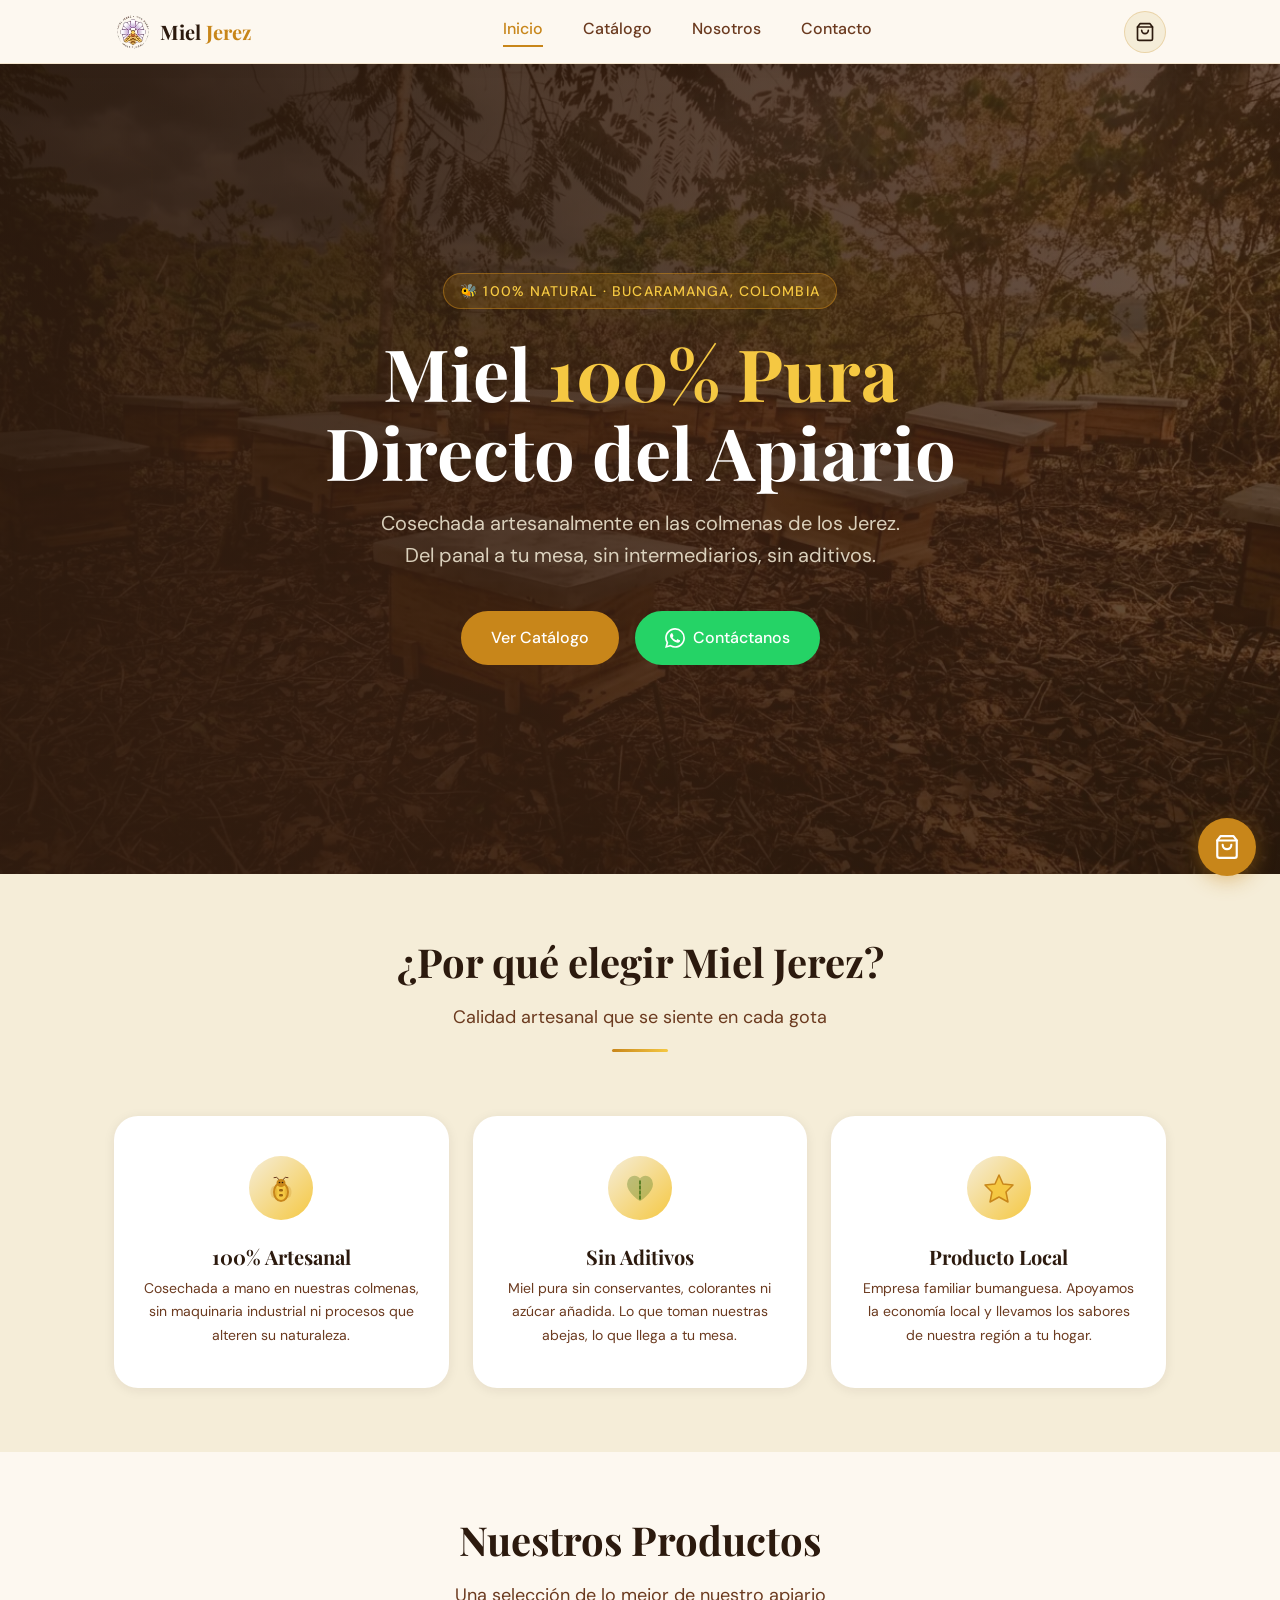
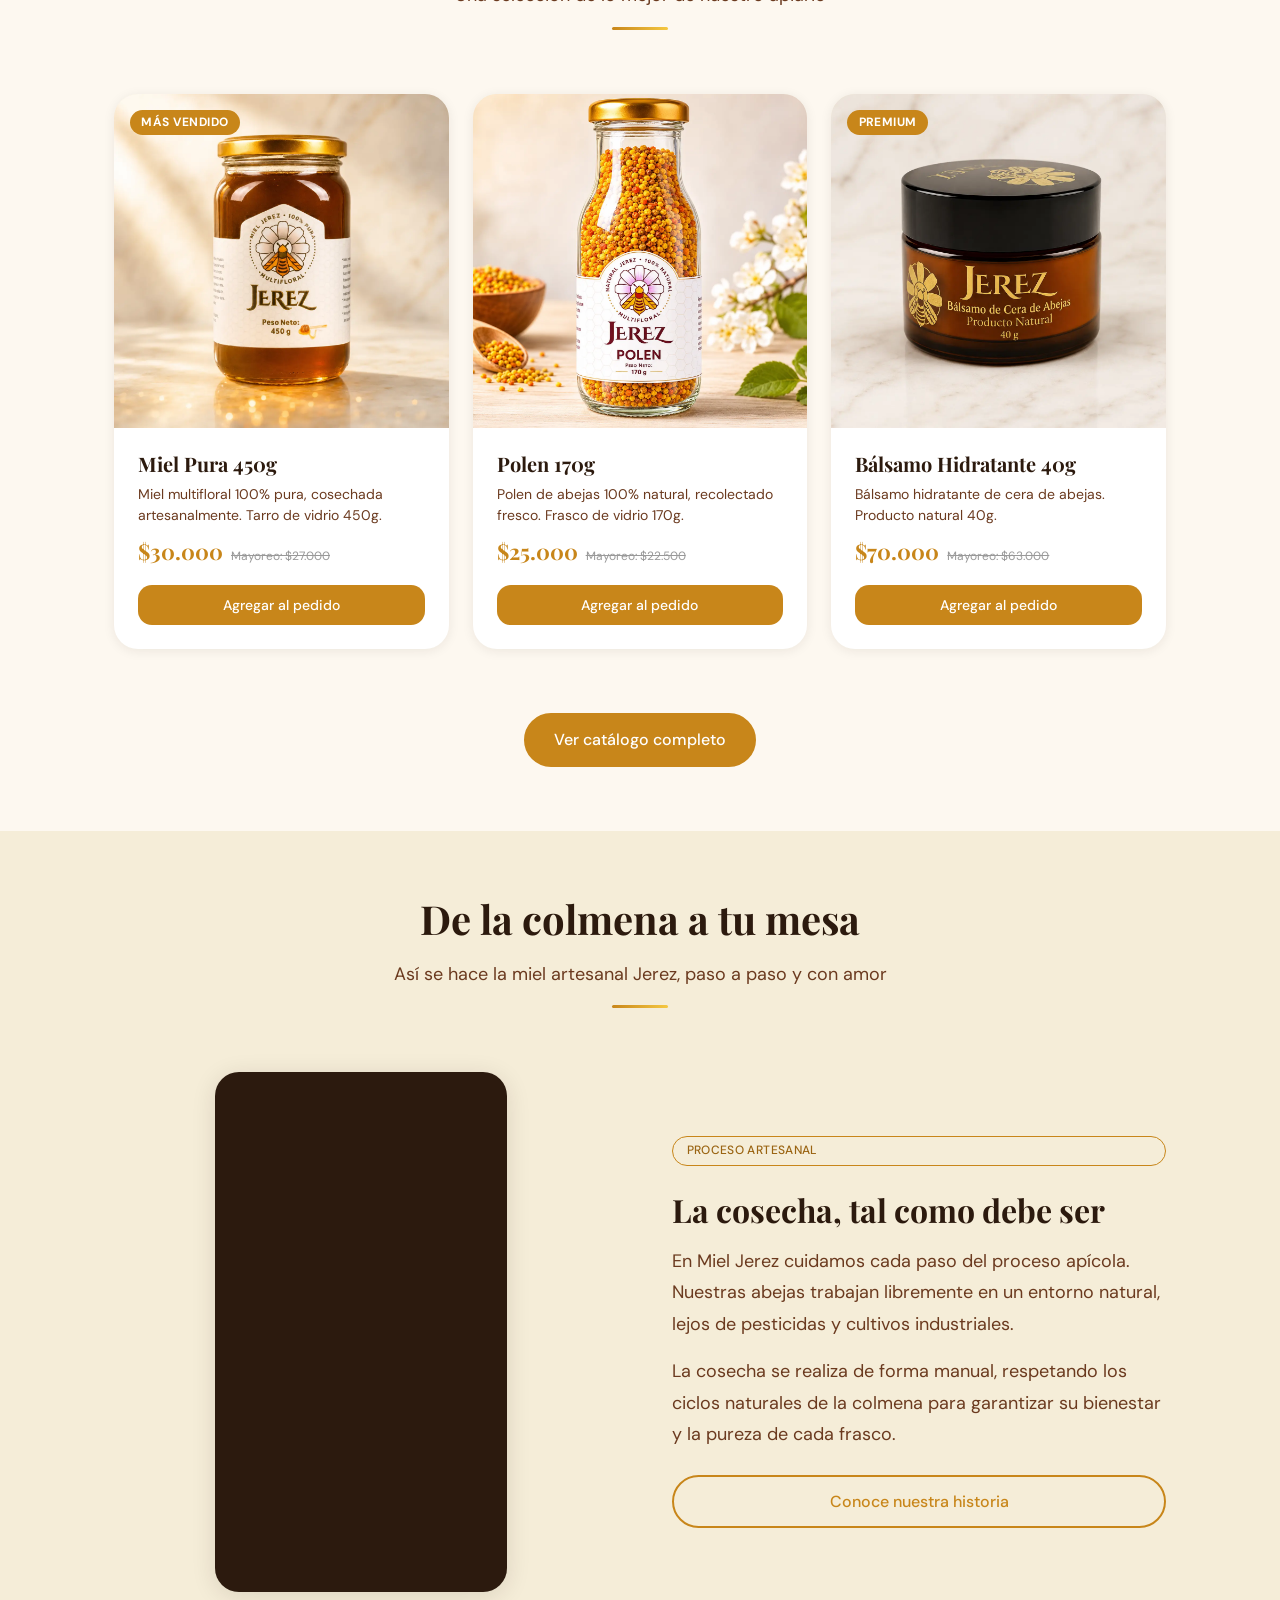
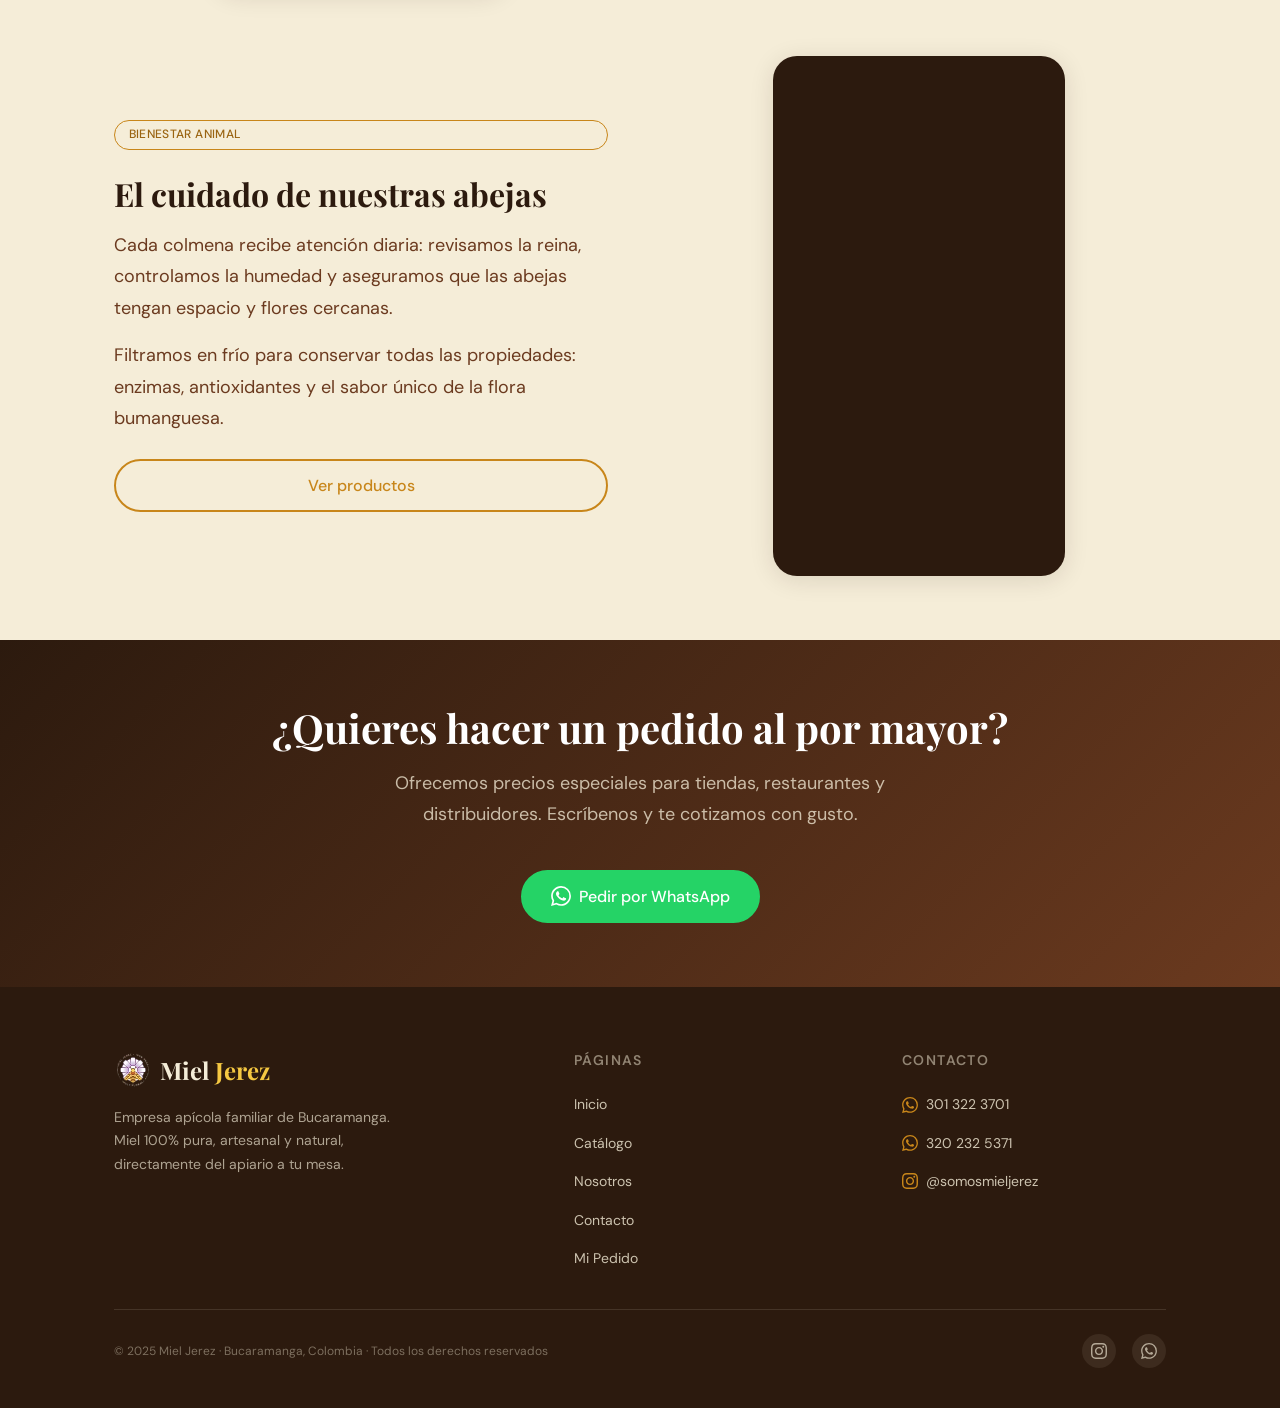
==== index.html @ 0a41fd6b "Miel Jerez" ====
<!DOCTYPE html>
<html lang="es">
<head>
  <meta charset="UTF-8">
  <meta name="viewport" content="width=device-width, initial-scale=1.0">
  <meta name="description" content="Miel Jerez — Miel 100% pura, artesanal y natural. Directamente del apiario a tu mesa. Bucaramanga, Colombia.">
  <title>Miel Jerez · Miel Pura Natural · Bucaramanga</title>

  <!-- Favicon -->
  <link rel="icon" type="image/webp" href="img/logos/favicon.webp">

  <!-- Google Fonts -->
  <link rel="preconnect" href="https://fonts.googleapis.com">
  <link rel="preconnect" href="https://fonts.gstatic.com" crossorigin>
  <link href="https://fonts.googleapis.com/css2?family=Playfair+Display:wght@400;700&family=DM+Sans:wght@300;400;500&display=swap" rel="stylesheet">

  <!-- CSS -->
  <link rel="stylesheet" href="css/variables.css">
  <link rel="stylesheet" href="css/base.css">
  <link rel="stylesheet" href="css/nav.css">
  <link rel="stylesheet" href="css/components.css">
  <link rel="stylesheet" href="css/pages.css">
</head>
<body>

<!-- ===== NAVBAR ===== -->
<nav class="navbar" role="navigation" aria-label="Navegación principal">
  <div class="container navbar-inner">
    <a href="index.html" class="navbar-logo" aria-label="Miel Jerez inicio">
      <img src="img/logos/logo.webp" class="navbar-logo-img" alt="Logo Miel Jerez" width="38" height="38">
      <span class="navbar-logo-texto">Miel <span>Jerez</span></span>
    </a>

    <div class="navbar-links" role="list">
      <a href="index.html" role="listitem">Inicio</a>
      <a href="catalogo.html" role="listitem">Catálogo</a>
      <a href="nosotros.html" role="listitem">Nosotros</a>
      <a href="contacto.html" role="listitem">Contacto</a>
    </div>

    <div class="navbar-acciones">
      <a href="carrito.html" class="btn-carrito" aria-label="Ver carrito de compras">
        <svg viewBox="0 0 24 24" fill="none" stroke="currentColor" stroke-width="2" stroke-linecap="round" stroke-linejoin="round" aria-hidden="true">
          <path d="M6 2 L3 6 v14a2 2 0 0 0 2 2h14a2 2 0 0 0 2-2V6l-3-4z"/>
          <line x1="3" y1="6" x2="21" y2="6"/>
          <path d="M16 10a4 4 0 0 1-8 0"/>
        </svg>
        <span class="carrito-badge" aria-live="polite">0</span>
      </a>
      <button class="navbar-hamburguesa" aria-label="Abrir menú" aria-expanded="false">
        <span></span><span></span><span></span>
      </button>
    </div>
  </div>
</nav>

<!-- ===== HERO ===== -->
<section class="hero-section" aria-label="Bienvenida">
  <!-- Foto de fondo del apiario (carga prioritaria) -->
  <img src="img/productos/hero-apiario.webp"
       class="hero-bg-img"
       alt=""
       aria-hidden="true"
       fetchpriority="high">

  <!-- Hexágonos decorativos flotantes -->
  <div class="hero-hexagonos" aria-hidden="true">
    <svg class="hex-deco" width="90" height="104" viewBox="0 0 90 104"><polygon points="45,2 88,26 88,78 45,102 2,78 2,26" fill="none" stroke="#F5C842" stroke-width="2"/></svg>
    <svg class="hex-deco" width="56" height="64" viewBox="0 0 56 64"><polygon points="28,2 54,16 54,48 28,62 2,48 2,16" fill="#F5C842"/></svg>
    <svg class="hex-deco" width="120" height="138" viewBox="0 0 120 138"><polygon points="60,2 118,32 118,106 60,136 2,106 2,32" fill="none" stroke="#C8861A" stroke-width="2.5"/></svg>
    <svg class="hex-deco" width="70" height="80" viewBox="0 0 70 80"><polygon points="35,2 68,20 68,60 35,78 2,60 2,20" fill="#C8861A"/></svg>
    <svg class="hex-deco" width="44" height="50" viewBox="0 0 44 50"><polygon points="22,2 42,13 42,37 22,48 2,37 2,13" fill="none" stroke="#F5C842" stroke-width="2"/></svg>
    <svg class="hex-deco" width="100" height="115" viewBox="0 0 100 115"><polygon points="50,2 98,27 98,88 50,113 2,88 2,27" fill="none" stroke="#F5C842" stroke-width="1.5"/></svg>
    <svg class="hex-deco" width="60" height="69" viewBox="0 0 60 69"><polygon points="30,2 58,17 58,52 30,67 2,52 2,17" fill="#F5C842"/></svg>
    <svg class="hex-deco" width="36" height="42" viewBox="0 0 36 42"><polygon points="18,2 34,11 34,31 18,40 2,31 2,11" fill="#C8861A"/></svg>
  </div>

  <div class="hero-overlay" aria-hidden="true"></div>

  <div class="hero-contenido">
    <span class="hero-badge">🐝 100% Natural · Bucaramanga, Colombia</span>
    <h1 class="hero-titulo">Miel <span>100% Pura</span><br>Directo del Apiario</h1>
    <p class="hero-subtitulo">Cosechada artesanalmente en las colmenas de los Jerez. Del panal a tu mesa, sin intermediarios, sin aditivos.</p>
    <div class="hero-botones">
      <a href="catalogo.html" class="btn btn-primario">Ver Catálogo</a>
      <a href="https://wa.me/573013223701" class="btn btn-whatsapp" target="_blank" rel="noopener" aria-label="Contactar por WhatsApp">
        <svg viewBox="0 0 24 24" fill="currentColor" aria-hidden="true"><path d="M17.472 14.382c-.297-.149-1.758-.867-2.03-.967-.273-.099-.471-.148-.67.15-.197.297-.767.966-.94 1.164-.173.199-.347.223-.644.075-.297-.15-1.255-.463-2.39-1.475-.883-.788-1.48-1.761-1.653-2.059-.173-.297-.018-.458.13-.606.134-.133.298-.347.446-.52.149-.174.198-.298.298-.497.099-.198.05-.371-.025-.52-.075-.149-.669-1.612-.916-2.207-.242-.579-.487-.5-.669-.51-.173-.008-.371-.01-.57-.01-.198 0-.52.074-.792.372-.272.297-1.04 1.016-1.04 2.479 0 1.462 1.065 2.875 1.213 3.074.149.198 2.096 3.2 5.077 4.487.709.306 1.262.489 1.694.625.712.227 1.36.195 1.871.118.571-.085 1.758-.719 2.006-1.413.248-.694.248-1.289.173-1.413-.074-.124-.272-.198-.57-.347m-5.421 7.403h-.004a9.87 9.87 0 01-5.031-1.378l-.361-.214-3.741.982.998-3.648-.235-.374a9.86 9.86 0 01-1.51-5.26c.001-5.45 4.436-9.884 9.888-9.884 2.64 0 5.122 1.03 6.988 2.898a9.825 9.825 0 012.893 6.994c-.003 5.45-4.437 9.884-9.885 9.884m8.413-18.297A11.815 11.815 0 0012.05 0C5.495 0 .16 5.335.157 11.892c0 2.096.547 4.142 1.588 5.945L.057 24l6.305-1.654a11.882 11.882 0 005.683 1.448h.005c6.554 0 11.89-5.335 11.893-11.893a11.821 11.821 0 00-3.48-8.413z"/></svg>
        Contáctanos
      </a>
    </div>
  </div>
</section>

<!-- ===== POR QUÉ ELEGIRNOS ===== -->
<section class="seccion" style="background: var(--crema);" aria-labelledby="titulo-beneficios">
  <div class="container">
    <div class="seccion-titulo">
      <h2 id="titulo-beneficios">¿Por qué elegir Miel Jerez?</h2>
      <p>Calidad artesanal que se siente en cada gota</p>
      <span class="linea-deco"></span>
    </div>

    <div class="beneficios-grid">
      <!-- Artesanal -->
      <div class="beneficio-card">
        <div class="beneficio-icono">
          <svg viewBox="0 0 32 32" fill="none" stroke="currentColor" stroke-width="2" stroke-linecap="round" stroke-linejoin="round" aria-hidden="true">
            <ellipse cx="16" cy="20" rx="7" ry="9" fill="#F5C842" stroke="#C8861A"/>
            <ellipse cx="9" cy="20" rx="3.5" ry="6" fill="#C8861A" opacity=".25" stroke="none"/>
            <ellipse cx="23" cy="20" rx="3.5" ry="6" fill="#C8861A" opacity=".25" stroke="none"/>
            <rect x="14" y="17" width="4" height="2.5" rx="1.2" fill="#9A6412" stroke="none"/>
            <rect x="14" y="22" width="4" height="2.5" rx="1.2" fill="#9A6412" stroke="none"/>
            <ellipse cx="16" cy="11" rx="4.5" ry="4" fill="#C8861A" stroke="none"/>
            <circle cx="14.5" cy="10.5" r=".8" fill="#2C1A0E" stroke="none"/>
            <circle cx="17.5" cy="10.5" r=".8" fill="#2C1A0E" stroke="none"/>
            <path d="M14 7.5 Q12 4 9 5.5" stroke="#6B3A1F" stroke-width="1" fill="none"/>
            <path d="M18 7.5 Q20 4 23 5.5" stroke="#6B3A1F" stroke-width="1" fill="none"/>
          </svg>
        </div>
        <h3>100% Artesanal</h3>
        <p>Cosechada a mano en nuestras colmenas, sin maquinaria industrial ni procesos que alteren su naturaleza.</p>
      </div>

      <!-- Natural -->
      <div class="beneficio-card">
        <div class="beneficio-icono">
          <svg viewBox="0 0 32 32" fill="none" stroke="currentColor" stroke-width="2" stroke-linecap="round" stroke-linejoin="round" aria-hidden="true">
            <path d="M16 28 C16 28 4 20 4 12 C4 7 8 4 12 5 C14 5.5 15.5 7 16 9 C16.5 7 18 5.5 20 5 C24 4 28 7 28 12 C28 20 16 28 16 28Z" fill="#3B6D11" opacity=".3" stroke="#3B6D11" stroke-width="2"/>
            <path d="M16 9 L16 28" stroke="#3B6D11" stroke-width="1.5" stroke-dasharray="3 2"/>
          </svg>
        </div>
        <h3>Sin Aditivos</h3>
        <p>Miel pura sin conservantes, colorantes ni azúcar añadida. Lo que toman nuestras abejas, lo que llega a tu mesa.</p>
      </div>

      <!-- Local -->
      <div class="beneficio-card">
        <div class="beneficio-icono">
          <svg viewBox="0 0 32 32" fill="none" stroke="currentColor" stroke-width="2" stroke-linecap="round" stroke-linejoin="round" aria-hidden="true">
            <polygon points="16,3 20,12 30,13 23,20 25,30 16,25 7,30 9,20 2,13 12,12" fill="#F5C842" stroke="#C8861A" stroke-width="1.5"/>
          </svg>
        </div>
        <h3>Producto Local</h3>
        <p>Empresa familiar bumanguesa. Apoyamos la economía local y llevamos los sabores de nuestra región a tu hogar.</p>
      </div>
    </div>
  </div>
</section>

<!-- ===== PRODUCTOS DESTACADOS ===== -->
<section class="seccion" aria-labelledby="titulo-destacados">
  <div class="container">
    <div class="seccion-titulo">
      <h2 id="titulo-destacados">Nuestros Productos</h2>
      <p>Una selección de lo mejor de nuestro apiario</p>
      <span class="linea-deco"></span>
    </div>

    <div class="productos-grid" id="productos-destacados">
      <!-- Producto 1 -->
      <article class="producto-card">
        <div class="producto-card-img">
          <span class="producto-badge">Más vendido</span>
          <img src="img/productos/miel-450.webp" alt="Miel Pura 450g" loading="lazy">
        </div>
        <div class="producto-card-info">
          <h3 class="producto-nombre">Miel Pura 450g</h3>
          <p class="producto-descripcion">Miel multifloral 100% pura, cosechada artesanalmente. Tarro de vidrio 450g.</p>
          <div class="producto-precios">
            <span class="precio">$30.000</span>
            <span class="precio-tachado">Mayoreo: $27.000</span>
          </div>
          <button class="producto-card-btn" onclick="agregarProducto(1,'Miel Pura 450g',30000,'detal')">Agregar al pedido</button>
        </div>
      </article>

      <!-- Producto 4 -->
      <article class="producto-card">
        <div class="producto-card-img">
          <img src="img/productos/polen-170.webp" alt="Polen Natural 170g" loading="lazy">
        </div>
        <div class="producto-card-info">
          <h3 class="producto-nombre">Polen 170g</h3>
          <p class="producto-descripcion">Polen de abejas 100% natural, recolectado fresco. Frasco de vidrio 170g.</p>
          <div class="producto-precios">
            <span class="precio">$25.000</span>
            <span class="precio-tachado">Mayoreo: $22.500</span>
          </div>
          <button class="producto-card-btn" onclick="agregarProducto(4,'Polen 170g',25000,'detal')">Agregar al pedido</button>
        </div>
      </article>

      <!-- Producto 8 -->
      <article class="producto-card">
        <div class="producto-card-img">
          <span class="producto-badge">Premium</span>
          <img src="img/productos/balsamo-40.webp" alt="Bálsamo Hidratante 40g" loading="lazy">
        </div>
        <div class="producto-card-info">
          <h3 class="producto-nombre">Bálsamo Hidratante 40g</h3>
          <p class="producto-descripcion">Bálsamo hidratante de cera de abejas. Producto natural 40g.</p>
          <div class="producto-precios">
            <span class="precio">$70.000</span>
            <span class="precio-tachado">Mayoreo: $63.000</span>
          </div>
          <button class="producto-card-btn" onclick="agregarProducto(8,'Bálsamo Hidratante 40g',70000,'detal')">Agregar al pedido</button>
        </div>
      </article>
    </div>

    <div style="text-align:center; margin-top: var(--esp-xxl);">
      <a href="catalogo.html" class="btn btn-primario">Ver catálogo completo</a>
    </div>
  </div>
</section>

<!-- ===== PROCESO NATURAL — Videos editoriales ===== -->
<section class="seccion" style="background: var(--crema);" aria-labelledby="titulo-proceso">
  <div class="container">

    <div class="seccion-titulo">
      <h2 id="titulo-proceso">De la colmena a tu mesa</h2>
      <p>Así se hace la miel artesanal Jerez, paso a paso y con amor</p>
      <span class="linea-deco"></span>
    </div>

    <!-- Fila 1: video izquierda · texto derecha -->
    <div class="video-editorial-row">

      <div class="video-editorial-wrap">
        <video src="videos/proceso.mp4"
               autoplay muted loop playsinline
               preload="metadata"
               aria-hidden="true">
        </video>
        <div class="video-overlay-deco" aria-hidden="true"></div>
      </div>

      <div class="video-editorial-texto">
        <span class="badge-natural">Proceso artesanal</span>
        <h3>La cosecha, tal como debe ser</h3>
        <p>En Miel Jerez cuidamos cada paso del proceso apícola. Nuestras abejas trabajan libremente en un entorno natural, lejos de pesticidas y cultivos industriales.</p>
        <p>La cosecha se realiza de forma manual, respetando los ciclos naturales de la colmena para garantizar su bienestar y la pureza de cada frasco.</p>
        <a href="nosotros.html" class="btn btn-secundario" style="margin-top:var(--esp-s);">Conoce nuestra historia</a>
      </div>

    </div>

    <!-- Fila 2: texto izquierda · video derecha (invertida) -->
    <div class="video-editorial-row invertida">

      <div class="video-editorial-wrap">
        <video src="videos/cuidado-abejas.mp4"
               autoplay muted loop playsinline
               preload="metadata"
               aria-hidden="true">
        </video>
        <div class="video-overlay-deco" aria-hidden="true"></div>
      </div>

      <div class="video-editorial-texto">
        <span class="badge-natural">Bienestar animal</span>
        <h3>El cuidado de nuestras abejas</h3>
        <p>Cada colmena recibe atención diaria: revisamos la reina, controlamos la humedad y aseguramos que las abejas tengan espacio y flores cercanas.</p>
        <p>Filtramos en frío para conservar todas las propiedades: enzimas, antioxidantes y el sabor único de la flora bumanguesa.</p>
        <a href="catalogo.html" class="btn btn-secundario" style="margin-top:var(--esp-s);">Ver productos</a>
      </div>

    </div>

  </div>
</section>


<!-- ===== CTA FINAL ===== -->
<section class="cta-final" aria-labelledby="titulo-cta">
  <div class="container">
    <h2 id="titulo-cta">¿Quieres hacer un pedido al por mayor?</h2>
    <p>Ofrecemos precios especiales para tiendas, restaurantes y distribuidores. Escríbenos y te cotizamos con gusto.</p>
    <a href="https://wa.me/573013223701" class="btn btn-whatsapp" target="_blank" rel="noopener" aria-label="Hacer pedido por WhatsApp">
      <svg viewBox="0 0 24 24" fill="currentColor" aria-hidden="true"><path d="M17.472 14.382c-.297-.149-1.758-.867-2.03-.967-.273-.099-.471-.148-.67.15-.197.297-.767.966-.94 1.164-.173.199-.347.223-.644.075-.297-.15-1.255-.463-2.39-1.475-.883-.788-1.48-1.761-1.653-2.059-.173-.297-.018-.458.13-.606.134-.133.298-.347.446-.52.149-.174.198-.298.298-.497.099-.198.05-.371-.025-.52-.075-.149-.669-1.612-.916-2.207-.242-.579-.487-.5-.669-.51-.173-.008-.371-.01-.57-.01-.198 0-.52.074-.792.372-.272.297-1.04 1.016-1.04 2.479 0 1.462 1.065 2.875 1.213 3.074.149.198 2.096 3.2 5.077 4.487.709.306 1.262.489 1.694.625.712.227 1.36.195 1.871.118.571-.085 1.758-.719 2.006-1.413.248-.694.248-1.289.173-1.413-.074-.124-.272-.198-.57-.347m-5.421 7.403h-.004a9.87 9.87 0 01-5.031-1.378l-.361-.214-3.741.982.998-3.648-.235-.374a9.86 9.86 0 01-1.51-5.26c.001-5.45 4.436-9.884 9.888-9.884 2.64 0 5.122 1.03 6.988 2.898a9.825 9.825 0 012.893 6.994c-.003 5.45-4.437 9.884-9.885 9.884m8.413-18.297A11.815 11.815 0 0012.05 0C5.495 0 .16 5.335.157 11.892c0 2.096.547 4.142 1.588 5.945L.057 24l6.305-1.654a11.882 11.882 0 005.683 1.448h.005c6.554 0 11.89-5.335 11.893-11.893a11.821 11.821 0 00-3.48-8.413z"/></svg>
      Pedir por WhatsApp
    </a>
  </div>
</section>

<!-- ===== FOOTER ===== -->
<footer class="footer" role="contentinfo">
  <div class="container">
    <div class="footer-grid">
      <div class="footer-marca">
        <a href="index.html" class="footer-logo">
          <img src="img/logos/logo.webp" class="navbar-logo-img" alt="Logo Miel Jerez" width="38" height="38">
          <span class="footer-logo-texto">Miel <span>Jerez</span></span>
        </a>
        <p>Empresa apícola familiar de Bucaramanga. Miel 100% pura, artesanal y natural, directamente del apiario a tu mesa.</p>
      </div>

      <div>
        <h4>Páginas</h4>
        <nav class="footer-links" aria-label="Links del footer">
          <a href="index.html">Inicio</a>
          <a href="catalogo.html">Catálogo</a>
          <a href="nosotros.html">Nosotros</a>
          <a href="contacto.html">Contacto</a>
          <a href="carrito.html">Mi Pedido</a>
        </nav>
      </div>

      <div>
        <h4>Contacto</h4>
        <a href="https://wa.me/573013223701" class="footer-contacto-item" target="_blank" rel="noopener" aria-label="WhatsApp 301 322 3701">
          <svg viewBox="0 0 24 24" fill="currentColor" aria-hidden="true"><path d="M17.472 14.382c-.297-.149-1.758-.867-2.03-.967-.273-.099-.471-.148-.67.15-.197.297-.767.966-.94 1.164-.173.199-.347.223-.644.075-.297-.15-1.255-.463-2.39-1.475-.883-.788-1.48-1.761-1.653-2.059-.173-.297-.018-.458.13-.606.134-.133.298-.347.446-.52.149-.174.198-.298.298-.497.099-.198.05-.371-.025-.52-.075-.149-.669-1.612-.916-2.207-.242-.579-.487-.5-.669-.51-.173-.008-.371-.01-.57-.01-.198 0-.52.074-.792.372-.272.297-1.04 1.016-1.04 2.479 0 1.462 1.065 2.875 1.213 3.074.149.198 2.096 3.2 5.077 4.487.709.306 1.262.489 1.694.625.712.227 1.36.195 1.871.118.571-.085 1.758-.719 2.006-1.413.248-.694.248-1.289.173-1.413-.074-.124-.272-.198-.57-.347m-5.421 7.403h-.004a9.87 9.87 0 01-5.031-1.378l-.361-.214-3.741.982.998-3.648-.235-.374a9.86 9.86 0 01-1.51-5.26c.001-5.45 4.436-9.884 9.888-9.884 2.64 0 5.122 1.03 6.988 2.898a9.825 9.825 0 012.893 6.994c-.003 5.45-4.437 9.884-9.885 9.884m8.413-18.297A11.815 11.815 0 0012.05 0C5.495 0 .16 5.335.157 11.892c0 2.096.547 4.142 1.588 5.945L.057 24l6.305-1.654a11.882 11.882 0 005.683 1.448h.005c6.554 0 11.89-5.335 11.893-11.893a11.821 11.821 0 00-3.48-8.413z"/></svg>
          301 322 3701
        </a>
        <a href="https://wa.me/573202325371" class="footer-contacto-item" target="_blank" rel="noopener" aria-label="WhatsApp 320 232 5371">
          <svg viewBox="0 0 24 24" fill="currentColor" aria-hidden="true"><path d="M17.472 14.382c-.297-.149-1.758-.867-2.03-.967-.273-.099-.471-.148-.67.15-.197.297-.767.966-.94 1.164-.173.199-.347.223-.644.075-.297-.15-1.255-.463-2.39-1.475-.883-.788-1.48-1.761-1.653-2.059-.173-.297-.018-.458.13-.606.134-.133.298-.347.446-.52.149-.174.198-.298.298-.497.099-.198.05-.371-.025-.52-.075-.149-.669-1.612-.916-2.207-.242-.579-.487-.5-.669-.51-.173-.008-.371-.01-.57-.01-.198 0-.52.074-.792.372-.272.297-1.04 1.016-1.04 2.479 0 1.462 1.065 2.875 1.213 3.074.149.198 2.096 3.2 5.077 4.487.709.306 1.262.489 1.694.625.712.227 1.36.195 1.871.118.571-.085 1.758-.719 2.006-1.413.248-.694.248-1.289.173-1.413-.074-.124-.272-.198-.57-.347m-5.421 7.403h-.004a9.87 9.87 0 01-5.031-1.378l-.361-.214-3.741.982.998-3.648-.235-.374a9.86 9.86 0 01-1.51-5.26c.001-5.45 4.436-9.884 9.888-9.884 2.64 0 5.122 1.03 6.988 2.898a9.825 9.825 0 012.893 6.994c-.003 5.45-4.437 9.884-9.885 9.884m8.413-18.297A11.815 11.815 0 0012.05 0C5.495 0 .16 5.335.157 11.892c0 2.096.547 4.142 1.588 5.945L.057 24l6.305-1.654a11.882 11.882 0 005.683 1.448h.005c6.554 0 11.89-5.335 11.893-11.893a11.821 11.821 0 00-3.48-8.413z"/></svg>
          320 232 5371
        </a>
        <a href="https://instagram.com/somosmieljerez" class="footer-contacto-item" target="_blank" rel="noopener" aria-label="Instagram @somosmieljerez">
          <svg viewBox="0 0 24 24" fill="currentColor" aria-hidden="true"><path d="M12 2.163c3.204 0 3.584.012 4.85.07 3.252.148 4.771 1.691 4.919 4.919.058 1.265.069 1.645.069 4.849 0 3.205-.012 3.584-.069 4.849-.149 3.225-1.664 4.771-4.919 4.919-1.266.058-1.644.07-4.85.07-3.204 0-3.584-.012-4.849-.07-3.26-.149-4.771-1.699-4.919-4.92-.058-1.265-.07-1.644-.07-4.849 0-3.204.013-3.583.07-4.849.149-3.227 1.664-4.771 4.919-4.919 1.266-.057 1.645-.069 4.849-.069zm0-2.163c-3.259 0-3.667.014-4.947.072-4.358.2-6.78 2.618-6.98 6.98-.059 1.281-.073 1.689-.073 4.948 0 3.259.014 3.668.072 4.948.2 4.358 2.618 6.78 6.98 6.98 1.281.058 1.689.072 4.948.072 3.259 0 3.668-.014 4.948-.072 4.354-.2 6.782-2.618 6.979-6.98.059-1.28.073-1.689.073-4.948 0-3.259-.014-3.667-.072-4.947-.196-4.354-2.617-6.78-6.979-6.98-1.281-.059-1.69-.073-4.949-.073zm0 5.838c-3.403 0-6.162 2.759-6.162 6.162s2.759 6.163 6.162 6.163 6.162-2.759 6.162-6.163c0-3.403-2.759-6.162-6.162-6.162zm0 10.162c-2.209 0-4-1.79-4-4 0-2.209 1.791-4 4-4s4 1.791 4 4c0 2.21-1.791 4-4 4zm6.406-11.845c-.796 0-1.441.645-1.441 1.44s.645 1.44 1.441 1.44c.795 0 1.439-.645 1.439-1.44s-.644-1.44-1.439-1.44z"/></svg>
          @somosmieljerez
        </a>
      </div>
    </div>

    <div class="footer-bottom">
      <p class="footer-copyright">© 2025 Miel Jerez · Bucaramanga, Colombia · Todos los derechos reservados</p>
      <div class="footer-redes">
        <a href="https://instagram.com/somosmieljerez" target="_blank" rel="noopener" aria-label="Instagram">
          <svg viewBox="0 0 24 24" fill="currentColor" aria-hidden="true"><path d="M12 2.163c3.204 0 3.584.012 4.85.07 3.252.148 4.771 1.691 4.919 4.919.058 1.265.069 1.645.069 4.849 0 3.205-.012 3.584-.069 4.849-.149 3.225-1.664 4.771-4.919 4.919-1.266.058-1.644.07-4.85.07-3.204 0-3.584-.012-4.849-.07-3.26-.149-4.771-1.699-4.919-4.92-.058-1.265-.07-1.644-.07-4.849 0-3.204.013-3.583.07-4.849.149-3.227 1.664-4.771 4.919-4.919 1.266-.057 1.645-.069 4.849-.069zm0-2.163c-3.259 0-3.667.014-4.947.072-4.358.2-6.78 2.618-6.98 6.98-.059 1.281-.073 1.689-.073 4.948 0 3.259.014 3.668.072 4.948.2 4.358 2.618 6.78 6.98 6.98 1.281.058 1.689.072 4.948.072 3.259 0 3.668-.014 4.948-.072 4.354-.2 6.782-2.618 6.979-6.98.059-1.28.073-1.689.073-4.948 0-3.259-.014-3.667-.072-4.947-.196-4.354-2.617-6.78-6.979-6.98-1.281-.059-1.69-.073-4.949-.073zm0 5.838c-3.403 0-6.162 2.759-6.162 6.162s2.759 6.163 6.162 6.163 6.162-2.759 6.162-6.163c0-3.403-2.759-6.162-6.162-6.162zm0 10.162c-2.209 0-4-1.79-4-4 0-2.209 1.791-4 4-4s4 1.791 4 4c0 2.21-1.791 4-4 4zm6.406-11.845c-.796 0-1.441.645-1.441 1.44s.645 1.44 1.441 1.44c.795 0 1.439-.645 1.439-1.44s-.644-1.44-1.439-1.44z"/></svg>
        </a>
        <a href="https://wa.me/573013223701" target="_blank" rel="noopener" aria-label="WhatsApp">
          <svg viewBox="0 0 24 24" fill="currentColor" aria-hidden="true"><path d="M17.472 14.382c-.297-.149-1.758-.867-2.03-.967-.273-.099-.471-.148-.67.15-.197.297-.767.966-.94 1.164-.173.199-.347.223-.644.075-.297-.15-1.255-.463-2.39-1.475-.883-.788-1.48-1.761-1.653-2.059-.173-.297-.018-.458.13-.606.134-.133.298-.347.446-.52.149-.174.198-.298.298-.497.099-.198.05-.371-.025-.52-.075-.149-.669-1.612-.916-2.207-.242-.579-.487-.5-.669-.51-.173-.008-.371-.01-.57-.01-.198 0-.52.074-.792.372-.272.297-1.04 1.016-1.04 2.479 0 1.462 1.065 2.875 1.213 3.074.149.198 2.096 3.2 5.077 4.487.709.306 1.262.489 1.694.625.712.227 1.36.195 1.871.118.571-.085 1.758-.719 2.006-1.413.248-.694.248-1.289.173-1.413-.074-.124-.272-.198-.57-.347m-5.421 7.403h-.004a9.87 9.87 0 01-5.031-1.378l-.361-.214-3.741.982.998-3.648-.235-.374a9.86 9.86 0 01-1.51-5.26c.001-5.45 4.436-9.884 9.888-9.884 2.64 0 5.122 1.03 6.988 2.898a9.825 9.825 0 012.893 6.994c-.003 5.45-4.437 9.884-9.885 9.884m8.413-18.297A11.815 11.815 0 0012.05 0C5.495 0 .16 5.335.157 11.892c0 2.096.547 4.142 1.588 5.945L.057 24l6.305-1.654a11.882 11.882 0 005.683 1.448h.005c6.554 0 11.89-5.335 11.893-11.893a11.821 11.821 0 00-3.48-8.413z"/></svg>
        </a>
      </div>
    </div>
  </div>
</footer>

<!-- Carrito flotante -->
<a href="carrito.html" class="carrito-flotante" aria-label="Ver pedido">
  <svg viewBox="0 0 24 24" fill="none" stroke="currentColor" stroke-width="2" stroke-linecap="round" stroke-linejoin="round" aria-hidden="true">
    <path d="M6 2 L3 6 v14a2 2 0 0 0 2 2h14a2 2 0 0 0 2-2V6l-3-4z"/>
    <line x1="3" y1="6" x2="21" y2="6"/>
    <path d="M16 10a4 4 0 0 1-8 0"/>
  </svg>
  <span class="carrito-flotante-badge">0</span>
</a>

<!-- JS -->
<script src="js/productos.js"></script>
<script src="js/carrito.js"></script>
<script src="js/nav.js"></script>
</body>
</html>
---- css/variables.css ----
/* =============================================
   MIEL JEREZ — Variables globales
   ============================================= */

:root {
  /* Colores principales */
  --miel:        #C8861A;
  --miel-claro:  #F5C842;
  --miel-oscuro: #9A6412;
  --cafe:        #6B3A1F;
  --cafe-oscuro: #2C1A0E;
  --crema:       #F5EDD8;
  --crema-suave: #FDF8F0;
  --verde:       #3B6D11;
  --wa-verde:    #25D366;

  /* Tipografía */
  --fuente-titulo: 'Playfair Display', Georgia, serif;
  --fuente-cuerpo: 'DM Sans', system-ui, sans-serif;

  /* Tamaños de fuente */
  --texto-xs:  0.75rem;
  --texto-s:   0.875rem;
  --texto-m:   1rem;
  --texto-l:   1.125rem;
  --texto-xl:  1.25rem;
  --texto-2xl: 1.5rem;
  --texto-3xl: 2rem;
  --texto-4xl: 2.5rem;

  /* Espaciados */
  --esp-xs:  4px;
  --esp-s:   8px;
  --esp-m:   16px;
  --esp-l:   24px;
  --esp-xl:  40px;
  --esp-xxl: 64px;

  /* Bordes */
  --radio-s:    8px;
  --radio-m:    14px;
  --radio-l:    24px;
  --radio-pill: 999px;

  /* Sombras */
  --sombra-suave: 0 2px 12px rgba(44, 26, 14, 0.08);
  --sombra-card:  0 4px 24px rgba(44, 26, 14, 0.12);
  --sombra-hover: 0 8px 32px rgba(200, 134, 26, 0.22);

  /* Transiciones */
  --trans-rapida: 0.25s ease;
  --trans-suave:  0.45s ease;

  /* Navbar */
  --navbar-alto: 64px;

  /* Contenedor */
  --contenedor-max: 1100px;
}
---- css/base.css ----
/* =============================================
   MIEL JEREZ — Base y reset
   ============================================= */

/* Reset moderno */
*, *::before, *::after {
  box-sizing: border-box;
  margin: 0;
  padding: 0;
}

html {
  scroll-behavior: smooth;
  font-size: 16px;
  -webkit-text-size-adjust: 100%;
}

body {
  font-family: var(--fuente-cuerpo);
  font-weight: 400;
  color: var(--cafe-oscuro);
  background-color: var(--crema-suave);
  line-height: 1.6;
  min-height: 100vh;
}

img, svg {
  display: block;
  max-width: 100%;
}

ul, ol {
  list-style: none;
}

a {
  color: var(--miel);
  text-decoration: none;
  transition: color var(--trans-rapida);
}

a:hover {
  color: var(--miel-oscuro);
}

button {
  cursor: pointer;
  border: none;
  background: none;
  font-family: inherit;
}

input, textarea, select {
  font-family: inherit;
  font-size: inherit;
}

/* Tipografía de titulares */
h1 {
  font-family: var(--fuente-titulo);
  font-size: clamp(2rem, 5vw, 3.5rem);
  font-weight: 700;
  line-height: 1.15;
}

h2 {
  font-family: var(--fuente-titulo);
  font-size: clamp(1.5rem, 3.5vw, 2.5rem);
  font-weight: 700;
  line-height: 1.2;
}

h3 {
  font-family: var(--fuente-titulo);
  font-size: clamp(1.15rem, 2.5vw, 1.75rem);
  font-weight: 700;
  line-height: 1.25;
}

h4 {
  font-family: var(--fuente-titulo);
  font-size: clamp(1rem, 2vw, 1.35rem);
  font-weight: 400;
  line-height: 1.3;
}

h5, h6 {
  font-family: var(--fuente-cuerpo);
  font-size: var(--texto-m);
  font-weight: 500;
}

p {
  max-width: 65ch;
  line-height: 1.7;
  color: var(--cafe);
}

/* Scrollbar personalizado */
::-webkit-scrollbar {
  width: 6px;
}

::-webkit-scrollbar-track {
  background: var(--crema);
}

::-webkit-scrollbar-thumb {
  background: var(--miel);
  border-radius: var(--radio-pill);
}

::-webkit-scrollbar-thumb:hover {
  background: var(--miel-oscuro);
}

/* Selección de texto */
::selection {
  background: var(--miel-claro);
  color: var(--cafe-oscuro);
}

/* =============================================
   LAYOUT
   ============================================= */

.container {
  max-width: var(--contenedor-max);
  margin-left: auto;
  margin-right: auto;
  padding-left: var(--esp-l);
  padding-right: var(--esp-l);
}

.seccion {
  padding-top: var(--esp-xxl);
  padding-bottom: var(--esp-xxl);
}

/* =============================================
   BOTONES
   ============================================= */

.btn {
  display: inline-flex;
  align-items: center;
  justify-content: center;
  gap: var(--esp-s);
  padding: 0.75rem 1.75rem;
  border-radius: var(--radio-pill);
  font-family: var(--fuente-cuerpo);
  font-size: var(--texto-m);
  font-weight: 500;
  cursor: pointer;
  transition: all var(--trans-rapida);
  text-decoration: none;
  border: 2px solid transparent;
  white-space: nowrap;
}

.btn:focus-visible {
  outline: 3px solid var(--miel-claro);
  outline-offset: 2px;
}

.btn-primario {
  background: var(--miel);
  color: #fff;
  border-color: var(--miel);
}

.btn-primario:hover {
  background: var(--miel-oscuro);
  border-color: var(--miel-oscuro);
  color: #fff;
  transform: translateY(-2px);
  box-shadow: var(--sombra-hover);
}

.btn-secundario {
  background: transparent;
  color: var(--miel);
  border-color: var(--miel);
}

.btn-secundario:hover {
  background: var(--miel);
  color: #fff;
  transform: translateY(-2px);
}

.btn-whatsapp {
  background: var(--wa-verde);
  color: #fff;
  border-color: var(--wa-verde);
}

.btn-whatsapp:hover {
  background: #1da851;
  border-color: #1da851;
  color: #fff;
  transform: translateY(-2px);
  box-shadow: 0 6px 24px rgba(37, 211, 102, 0.35);
}

.btn-whatsapp svg {
  width: 20px;
  height: 20px;
  flex-shrink: 0;
}

/* =============================================
   PRECIOS
   ============================================= */

.precio {
  font-family: var(--fuente-titulo);
  color: var(--miel);
  font-size: 1.4rem;
  font-weight: 700;
}

.precio-tachado {
  color: #999;
  text-decoration: line-through;
  font-size: var(--texto-s);
  font-weight: 400;
  font-family: var(--fuente-cuerpo);
}

/* =============================================
   BADGES Y ETIQUETAS
   ============================================= */

.badge-natural {
  display: inline-block;
  padding: 0.25rem 0.85rem;
  border-radius: var(--radio-pill);
  background: var(--crema);
  border: 1.5px solid var(--miel);
  color: var(--miel-oscuro);
  font-size: var(--texto-xs);
  font-weight: 500;
  letter-spacing: 0.03em;
  text-transform: uppercase;
}

/* =============================================
   TOAST NOTIFICATIONS
   ============================================= */

.toast-container {
  position: fixed;
  bottom: 90px;
  right: var(--esp-l);
  z-index: 9999;
  display: flex;
  flex-direction: column;
  gap: var(--esp-s);
  pointer-events: none;
}

.toast {
  background: var(--cafe-oscuro);
  color: var(--crema);
  padding: var(--esp-m) var(--esp-l);
  border-radius: var(--radio-m);
  font-size: var(--texto-s);
  font-weight: 500;
  box-shadow: var(--sombra-card);
  border-left: 4px solid var(--miel);
  opacity: 0;
  transform: translateX(20px);
  transition: all var(--trans-rapida);
  pointer-events: auto;
  max-width: 280px;
}

.toast.visible {
  opacity: 1;
  transform: translateX(0);
}

.toast.saliendo {
  opacity: 0;
  transform: translateX(20px);
}

.toast-exito {
  border-left-color: var(--wa-verde);
}

.toast-error {
  border-left-color: #e53e3e;
}
---- css/nav.css ----
/* =============================================
   MIEL JEREZ — Navbar
   ============================================= */

.navbar {
  position: sticky;
  top: 0;
  z-index: 1000;
  height: var(--navbar-alto);
  background: rgba(253, 248, 240, 0.92);
  backdrop-filter: blur(14px);
  -webkit-backdrop-filter: blur(14px);
  border-bottom: 1px solid rgba(200, 134, 26, 0.15);
  box-shadow: 0 2px 16px rgba(44, 26, 14, 0.06);
}

.navbar-inner {
  height: 100%;
  display: flex;
  align-items: center;
  justify-content: space-between;
  gap: var(--esp-l);
}

/* Logo */
.navbar-logo {
  display: flex;
  align-items: center;
  gap: var(--esp-s);
  text-decoration: none;
  flex-shrink: 0;
}

.navbar-logo-img {
  width: 38px;
  height: 38px;
  border-radius: 50%;
  object-fit: cover;
}

.navbar-logo-texto {
  font-family: var(--fuente-titulo);
  font-size: var(--texto-xl);
  font-weight: 700;
  color: var(--cafe-oscuro);
  line-height: 1;
}

.navbar-logo-texto span {
  color: var(--miel);
}

/* Links de navegación */
.navbar-links {
  display: flex;
  align-items: center;
  gap: var(--esp-xl);
}

.navbar-links a {
  font-family: var(--fuente-cuerpo);
  font-size: var(--texto-m);
  font-weight: 500;
  color: var(--cafe);
  text-decoration: none;
  padding-bottom: 3px;
  border-bottom: 2px solid transparent;
  transition: all var(--trans-rapida);
  position: relative;
}

.navbar-links a:hover,
.navbar-links a.activo {
  color: var(--miel);
  border-bottom-color: var(--miel);
}

/* Acciones del navbar */
.navbar-acciones {
  display: flex;
  align-items: center;
  gap: var(--esp-m);
  flex-shrink: 0;
}

/* Botón carrito */
.btn-carrito {
  position: relative;
  display: flex;
  align-items: center;
  justify-content: center;
  width: 42px;
  height: 42px;
  border-radius: 50%;
  background: var(--crema);
  border: 1.5px solid rgba(200, 134, 26, 0.25);
  color: var(--cafe-oscuro);
  cursor: pointer;
  transition: all var(--trans-rapida);
  text-decoration: none;
}

.btn-carrito:hover {
  background: var(--miel);
  color: #fff;
  border-color: var(--miel);
  transform: translateY(-1px);
  box-shadow: var(--sombra-hover);
}

.btn-carrito svg {
  width: 20px;
  height: 20px;
}

.carrito-badge {
  position: absolute;
  top: -4px;
  right: -4px;
  min-width: 18px;
  height: 18px;
  background: var(--miel);
  color: #fff;
  border-radius: var(--radio-pill);
  font-size: 10px;
  font-weight: 700;
  display: flex;
  align-items: center;
  justify-content: center;
  padding: 0 4px;
  border: 2px solid var(--crema-suave);
  opacity: 0;
  transform: scale(0.5);
  transition: all var(--trans-rapida);
}

.carrito-badge.visible {
  opacity: 1;
  transform: scale(1);
}

/* Hamburguesa (mobile) */
.navbar-hamburguesa {
  display: none;
  flex-direction: column;
  justify-content: center;
  gap: 5px;
  width: 36px;
  height: 36px;
  cursor: pointer;
  background: none;
  border: none;
  padding: 4px;
  border-radius: var(--radio-s);
  transition: background var(--trans-rapida);
}

.navbar-hamburguesa:hover {
  background: var(--crema);
}

.navbar-hamburguesa span {
  display: block;
  height: 2px;
  background: var(--cafe-oscuro);
  border-radius: 2px;
  transition: all var(--trans-rapida);
  transform-origin: center;
}

/* Hamburguesa → X al abrirse */
.navbar-hamburguesa.abierto span:nth-child(1) {
  transform: translateY(7px) rotate(45deg);
}

.navbar-hamburguesa.abierto span:nth-child(2) {
  opacity: 0;
  transform: scaleX(0);
}

.navbar-hamburguesa.abierto span:nth-child(3) {
  transform: translateY(-7px) rotate(-45deg);
}

/* =============================================
   RESPONSIVE — Mobile
   ============================================= */

@media (max-width: 768px) {
  .navbar-hamburguesa {
    display: flex;
  }

  .navbar-links {
    position: fixed;
    top: var(--navbar-alto);
    left: 0;
    right: 0;
    background: rgba(253, 248, 240, 0.98);
    backdrop-filter: blur(14px);
    -webkit-backdrop-filter: blur(14px);
    flex-direction: column;
    align-items: stretch;
    gap: 0;
    border-bottom: 2px solid var(--crema);
    box-shadow: 0 8px 24px rgba(44, 26, 14, 0.12);
    /* Oculto por defecto */
    max-height: 0;
    overflow: hidden;
    transition: max-height var(--trans-suave);
  }

  .navbar-links.abierto {
    max-height: 400px;
  }

  .navbar-links a {
    padding: var(--esp-m) var(--esp-l);
    border-bottom: 1px solid var(--crema);
    border-left: none;
    font-size: var(--texto-l);
  }

  .navbar-links a:hover,
  .navbar-links a.activo {
    background: var(--crema);
    border-bottom-color: var(--crema);
    padding-left: calc(var(--esp-l) + 4px);
  }

  .navbar-links a.activo::before {
    content: '';
    position: absolute;
    left: 0;
    top: 50%;
    transform: translateY(-50%);
    width: 4px;
    height: 60%;
    background: var(--miel);
    border-radius: 0 2px 2px 0;
  }

  .navbar-links a {
    position: relative;
  }
}

@media (max-width: 480px) {
  .navbar-logo-texto {
    font-size: var(--texto-l);
  }
}
---- css/components.css ----
/* =============================================
   MIEL JEREZ — Componentes reutilizables
   ============================================= */

/* =============================================
   TÍTULO DE SECCIÓN
   ============================================= */

.seccion-titulo {
  text-align: center;
  margin-bottom: var(--esp-xxl);
}

.seccion-titulo h2 {
  font-family: var(--fuente-titulo);
  color: var(--cafe-oscuro);
  margin-bottom: var(--esp-m);
}

.seccion-titulo p {
  margin: 0 auto;
  color: var(--cafe);
  font-size: var(--texto-l);
}

.seccion-titulo .linea-deco {
  display: block;
  width: 56px;
  height: 3px;
  background: linear-gradient(90deg, var(--miel), var(--miel-claro));
  border-radius: var(--radio-pill);
  margin: var(--esp-m) auto 0;
}

/* =============================================
   PRODUCTO CARD
   ============================================= */

.producto-card {
  background: #fff;
  border-radius: var(--radio-l);
  box-shadow: var(--sombra-suave);
  overflow: hidden;
  display: flex;
  flex-direction: column;
  transition: all var(--trans-rapida);
  position: relative;
}

.producto-card:hover {
  box-shadow: var(--sombra-hover);
  transform: translateY(-4px);
}

/* Contenedor imagen cuadrado */
.producto-card-img {
  aspect-ratio: 1 / 1;
  overflow: hidden;
  background: var(--crema);
  position: relative;
  flex-shrink: 0;
}

.producto-card-img img {
  position: absolute;
  inset: 0;
  width: 100%;
  height: 100%;
  object-fit: cover;
  object-position: center;
  transition: transform var(--trans-suave);
}

.producto-card:hover .producto-card-img img {
  transform: scale(1.04);
}

/* Placeholder elegante (sin imagen real) */
.producto-placeholder {
  position: absolute;
  inset: 0;
  width: 100%;
  height: 100%;
  display: flex;
  flex-direction: column;
  align-items: center;
  justify-content: center;
  background: var(--crema);
  border: 2px dashed rgba(200, 134, 26, 0.35);
  gap: var(--esp-s);
  color: var(--miel-oscuro);
  font-size: var(--texto-xs);
  font-weight: 500;
  letter-spacing: 0.05em;
  text-transform: uppercase;
}

.producto-placeholder svg {
  width: 52px;
  height: 52px;
  opacity: 0.55;
}

/* Badge sobre la imagen */
.producto-badge {
  position: absolute;
  top: var(--esp-m);
  left: var(--esp-m);
  background: var(--miel);
  color: #fff;
  padding: 0.2rem 0.7rem;
  border-radius: var(--radio-pill);
  font-size: var(--texto-xs);
  font-weight: 700;
  letter-spacing: 0.04em;
  text-transform: uppercase;
  z-index: 1;
}

/* Info de la card */
.producto-card-info {
  padding: var(--esp-l);
  display: flex;
  flex-direction: column;
  gap: var(--esp-s);
  flex: 1;
}

.producto-nombre {
  font-family: var(--fuente-titulo);
  font-size: var(--texto-xl);
  color: var(--cafe-oscuro);
  font-weight: 700;
  line-height: 1.2;
}

.producto-descripcion {
  font-size: var(--texto-s);
  color: var(--cafe);
  line-height: 1.5;
  flex: 1;
}

.producto-precios {
  display: flex;
  align-items: baseline;
  gap: var(--esp-s);
  flex-wrap: wrap;
}

.producto-card .precio {
  font-size: 1.35rem;
}

.producto-card .precio-tachado {
  font-size: var(--texto-xs);
}

.producto-card-btn {
  width: 100%;
  margin-top: var(--esp-s);
  padding: 0.7rem 1rem;
  background: var(--miel);
  color: #fff;
  border-radius: var(--radio-m);
  font-weight: 500;
  font-size: var(--texto-s);
  transition: all var(--trans-rapida);
  border: none;
  cursor: pointer;
}

.producto-card-btn:hover {
  background: var(--miel-oscuro);
  transform: translateY(-1px);
}

.producto-card-btn:active {
  transform: scale(0.98);
}

.producto-card-btn.agregado {
  background: var(--verde);
  transform: none;
  cursor: default;
}

/* =============================================
   TOGGLE MAYOREO / DETAL
   ============================================= */

.toggle-precio {
  display: inline-flex;
  background: var(--crema);
  border: 2px solid rgba(200, 134, 26, 0.25);
  border-radius: var(--radio-pill);
  padding: 4px;
  gap: 2px;
}

.toggle-precio-btn {
  padding: 0.5rem 1.25rem;
  border-radius: var(--radio-pill);
  font-size: var(--texto-s);
  font-weight: 500;
  color: var(--cafe);
  background: transparent;
  border: none;
  cursor: pointer;
  transition: all var(--trans-rapida);
  white-space: nowrap;
}

.toggle-precio-btn.activo {
  background: var(--miel);
  color: #fff;
  box-shadow: 0 2px 8px rgba(200, 134, 26, 0.3);
}

.toggle-precio-btn:not(.activo):hover {
  color: var(--miel);
}

/* =============================================
   FILTROS POR CATEGORÍA
   ============================================= */

.filtros-categorias {
  display: flex;
  flex-wrap: wrap;
  gap: var(--esp-s);
}

.filtro-btn {
  padding: 0.45rem 1.1rem;
  border-radius: var(--radio-pill);
  font-size: var(--texto-s);
  font-weight: 500;
  color: var(--cafe);
  background: var(--crema);
  border: 1.5px solid rgba(200, 134, 26, 0.2);
  cursor: pointer;
  transition: all var(--trans-rapida);
}

.filtro-btn:hover {
  border-color: var(--miel);
  color: var(--miel);
}

.filtro-btn.activo {
  background: var(--miel);
  color: #fff;
  border-color: var(--miel);
}

/* =============================================
   CARRITO FLOTANTE
   ============================================= */

.carrito-flotante {
  position: fixed;
  bottom: var(--esp-l);
  right: var(--esp-l);
  width: 58px;
  height: 58px;
  background: var(--miel);
  color: #fff;
  border-radius: 50%;
  display: flex;
  align-items: center;
  justify-content: center;
  box-shadow: 0 4px 20px rgba(200, 134, 26, 0.45);
  cursor: pointer;
  z-index: 900;
  text-decoration: none;
  border: none;
  transition: all var(--trans-rapida);
  overflow: visible;
}

.carrito-flotante:hover {
  background: var(--miel-oscuro);
  color: #fff;
  transform: scale(1.08);
  box-shadow: var(--sombra-hover);
}

.carrito-flotante svg {
  width: 26px;
  height: 26px;
}

.carrito-flotante-badge {
  position: absolute;
  top: -4px;
  right: -4px;
  min-width: 20px;
  height: 20px;
  background: var(--cafe-oscuro);
  color: var(--crema-suave);
  border-radius: var(--radio-pill);
  font-size: 11px;
  font-weight: 700;
  display: flex;
  align-items: center;
  justify-content: center;
  padding: 0 4px;
  border: 2px solid var(--crema-suave);
  opacity: 0;
  transform: scale(0.5);
  transition: all var(--trans-rapida);
}

.carrito-flotante-badge.visible {
  opacity: 1;
  transform: scale(1);
}

/* Animación pulse al agregar */
@keyframes pulse-carrito {
  0%   { box-shadow: 0 0 0 0 rgba(200, 134, 26, 0.6); transform: scale(1); }
  40%  { box-shadow: 0 0 0 12px rgba(200, 134, 26, 0); transform: scale(1.1); }
  100% { box-shadow: 0 0 0 0 rgba(200, 134, 26, 0); transform: scale(1); }
}

.carrito-flotante.pulse {
  animation: pulse-carrito 0.55s ease;
}

/* =============================================
   HERO SECTION
   ============================================= */

.hero-section {
  position: relative;
  min-height: 90vh;
  background: var(--cafe-oscuro);
  display: flex;
  align-items: center;
  justify-content: center;
  overflow: hidden;
}

/* Imagen de fondo del hero */
.hero-bg-img {
  position: absolute;
  inset: 0;
  width: 100%;
  height: 100%;
  object-fit: cover;
  object-position: center 35%;
  z-index: 0;
}

.hero-overlay {
  position: absolute;
  inset: 0;
  /* Degradado que oscurece fuerte en centro-izquierda donde va el texto */
  background:
    linear-gradient(to bottom, rgba(44,26,14,0.55) 0%, rgba(44,26,14,0.75) 100%),
    linear-gradient(135deg, rgba(44,26,14,0.82) 0%, rgba(107,58,31,0.55) 55%, rgba(200,134,26,0.12) 100%);
  z-index: 1;
}

.hero-contenido {
  position: relative;
  z-index: 2;
  text-align: center;
  color: #fff;
  padding: var(--esp-xxl) var(--esp-l);
  max-width: 800px;
  margin: 0 auto;
}

.hero-badge {
  display: inline-block;
  background: rgba(200, 134, 26, 0.2);
  border: 1px solid rgba(200, 134, 26, 0.5);
  color: var(--miel-claro);
  padding: 0.35rem 1rem;
  border-radius: var(--radio-pill);
  font-size: var(--texto-s);
  font-weight: 500;
  letter-spacing: 0.08em;
  text-transform: uppercase;
  margin-bottom: var(--esp-l);
}

.hero-titulo {
  font-family: var(--fuente-titulo);
  font-size: clamp(2.5rem, 6vw, 4.5rem);
  font-weight: 700;
  color: #fff;
  line-height: 1.1;
  margin-bottom: var(--esp-m);
}

.hero-titulo span {
  color: var(--miel-claro);
}

.hero-subtitulo {
  font-size: clamp(1rem, 2.5vw, 1.25rem);
  color: rgba(245, 237, 216, 0.85);
  max-width: 550px;
  margin: 0 auto var(--esp-xl);
  line-height: 1.6;
}

.hero-botones {
  display: flex;
  gap: var(--esp-m);
  justify-content: center;
  flex-wrap: wrap;
}

/* Hexágonos flotantes en el hero */
.hero-hexagonos {
  position: absolute;
  inset: 0;
  z-index: 0;
  pointer-events: none;
  overflow: hidden;
}

.hex-deco {
  position: absolute;
  opacity: 0.08;
}

@keyframes flotar {
  0%, 100% { transform: translateY(0) rotate(0deg); }
  50%       { transform: translateY(-18px) rotate(8deg); }
}

@keyframes flotar-alt {
  0%, 100% { transform: translateY(0) rotate(0deg); }
  50%       { transform: translateY(14px) rotate(-6deg); }
}

.hex-deco:nth-child(1)  { animation: flotar     5.2s ease-in-out infinite; animation-delay: 0s;    top: 10%; left: 5%; }
.hex-deco:nth-child(2)  { animation: flotar-alt 6.8s ease-in-out infinite; animation-delay: -1.5s; top: 20%; right: 8%; }
.hex-deco:nth-child(3)  { animation: flotar     4.5s ease-in-out infinite; animation-delay: -2.2s; top: 60%; left: 3%; }
.hex-deco:nth-child(4)  { animation: flotar-alt 7.1s ease-in-out infinite; animation-delay: -0.8s; top: 70%; right: 5%; }
.hex-deco:nth-child(5)  { animation: flotar     5.8s ease-in-out infinite; animation-delay: -3s;   top: 40%; left: 12%; }
.hex-deco:nth-child(6)  { animation: flotar-alt 4.9s ease-in-out infinite; animation-delay: -1s;   top: 80%; right: 18%; }
.hex-deco:nth-child(7)  { animation: flotar     6.3s ease-in-out infinite; animation-delay: -2.5s; top: 5%;  right: 30%; }
.hex-deco:nth-child(8)  { animation: flotar-alt 5.5s ease-in-out infinite; animation-delay: -4s;   top: 50%; right: 2%; }

/* =============================================
   GALERÍA GRID
   ============================================= */

.galeria-grid {
  display: grid;
  grid-template-columns: repeat(auto-fill, minmax(280px, 1fr));
  gap: var(--esp-l);
}

.galeria-item {
  border-radius: var(--radio-l);
  overflow: hidden;
  aspect-ratio: 4 / 3;
  cursor: pointer;
  position: relative;
}

.galeria-item img {
  width: 100%;
  height: 100%;
  object-fit: cover;
  transition: transform var(--trans-suave);
}

.galeria-item:hover img {
  transform: scale(1.06);
}

/* =============================================
   MODAL IMAGEN
   ============================================= */

.modal-imagen {
  position: fixed;
  inset: 0;
  background: rgba(44, 26, 14, 0.92);
  z-index: 2000;
  display: flex;
  align-items: center;
  justify-content: center;
  padding: var(--esp-l);
  opacity: 0;
  pointer-events: none;
  transition: opacity var(--trans-rapida);
}

.modal-imagen.activo {
  opacity: 1;
  pointer-events: auto;
}

.modal-imagen img {
  max-width: 90vw;
  max-height: 85vh;
  border-radius: var(--radio-m);
  object-fit: contain;
  box-shadow: var(--sombra-card);
}

.modal-cerrar {
  position: absolute;
  top: var(--esp-l);
  right: var(--esp-l);
  width: 40px;
  height: 40px;
  background: rgba(255,255,255,0.15);
  color: #fff;
  border-radius: 50%;
  display: flex;
  align-items: center;
  justify-content: center;
  cursor: pointer;
  font-size: 1.25rem;
  border: none;
  transition: background var(--trans-rapida);
}

.modal-cerrar:hover {
  background: rgba(255,255,255,0.3);
}

/* =============================================
   FOOTER
   ============================================= */

.footer {
  background: var(--cafe-oscuro);
  color: var(--crema);
  padding: var(--esp-xxl) 0 var(--esp-xl);
}

.footer-grid {
  display: grid;
  grid-template-columns: 1.5fr 1fr 1fr;
  gap: var(--esp-xxl);
  padding-bottom: var(--esp-xl);
  border-bottom: 1px solid rgba(245, 237, 216, 0.12);
  margin-bottom: var(--esp-l);
}

.footer-marca p {
  color: rgba(245, 237, 216, 0.65);
  font-size: var(--texto-s);
  line-height: 1.7;
  max-width: 28ch;
  margin-top: var(--esp-m);
}

.footer-logo {
  display: flex;
  align-items: center;
  gap: var(--esp-s);
  text-decoration: none;
}

.footer-logo-texto {
  font-family: var(--fuente-titulo);
  font-size: var(--texto-2xl);
  font-weight: 700;
  color: var(--crema);
}

.footer-logo-texto span {
  color: var(--miel-claro);
}

.footer h4 {
  font-family: var(--fuente-cuerpo);
  font-size: var(--texto-s);
  font-weight: 600;
  color: rgba(245, 237, 216, 0.5);
  letter-spacing: 0.1em;
  text-transform: uppercase;
  margin-bottom: var(--esp-l);
}

.footer-links {
  display: flex;
  flex-direction: column;
  gap: var(--esp-m);
}

.footer-links a {
  color: rgba(245, 237, 216, 0.8);
  text-decoration: none;
  font-size: var(--texto-s);
  transition: color var(--trans-rapida);
}

.footer-links a:hover {
  color: var(--miel-claro);
}

.footer-contacto-item {
  display: flex;
  align-items: center;
  gap: var(--esp-s);
  color: rgba(245, 237, 216, 0.8);
  font-size: var(--texto-s);
  text-decoration: none;
  margin-bottom: var(--esp-m);
  transition: color var(--trans-rapida);
}

.footer-contacto-item:hover {
  color: var(--miel-claro);
}

.footer-contacto-item svg {
  width: 16px;
  height: 16px;
  flex-shrink: 0;
  color: var(--miel);
}

.footer-bottom {
  display: flex;
  align-items: center;
  justify-content: space-between;
  flex-wrap: wrap;
  gap: var(--esp-m);
}

.footer-copyright {
  color: rgba(245, 237, 216, 0.4);
  font-size: var(--texto-xs);
}

.footer-redes {
  display: flex;
  gap: var(--esp-m);
}

.footer-redes a {
  display: flex;
  align-items: center;
  justify-content: center;
  width: 34px;
  height: 34px;
  border-radius: 50%;
  background: rgba(245, 237, 216, 0.08);
  color: rgba(245, 237, 216, 0.65);
  transition: all var(--trans-rapida);
  text-decoration: none;
}

.footer-redes a:hover {
  background: var(--miel);
  color: #fff;
  transform: translateY(-2px);
}

.footer-redes svg {
  width: 16px;
  height: 16px;
}

/* =============================================
   GRID DE PRODUCTOS
   ============================================= */

.productos-grid {
  display: grid;
  grid-template-columns: repeat(3, 1fr);
  gap: var(--esp-l);
}

@media (max-width: 900px) {
  .productos-grid {
    grid-template-columns: repeat(2, 1fr);
  }
}

@media (max-width: 560px) {
  .productos-grid {
    grid-template-columns: 1fr;
  }
}

/* =============================================
   FOOTER RESPONSIVE
   ============================================= */

@media (max-width: 768px) {
  .footer-grid {
    grid-template-columns: 1fr;
    gap: var(--esp-xl);
  }
}
---- css/pages.css ----
/* =============================================
   MIEL JEREZ — Estilos por página
   ============================================= */

/* =============================================
   IMÁGENES REALES (reemplazan placeholders)
   ============================================= */

/* Imagen de la sección proceso (index.html) */
.proceso-foto-img {
  width: 100%;
  aspect-ratio: 4 / 3;
  object-fit: cover;
  object-position: center;
  border-radius: var(--radio-l);
  display: block;
  box-shadow: var(--sombra-card);
}

/* Imagen de la sección nosotros */
.nosotros-foto-img {
  width: 100%;
  aspect-ratio: 1 / 1;
  object-fit: cover;
  object-position: center top;
  border-radius: var(--radio-l);
  display: block;
  box-shadow: var(--sombra-card);
}

/* Logo real en navbar */
.navbar-logo-img {
  width: 38px;
  height: 38px;
  border-radius: 50%;
  object-fit: cover;
  flex-shrink: 0;
}

/* =============================================
   INDEX — Sección "Por qué elegirnos"
   ============================================= */

.beneficios-grid {
  display: grid;
  grid-template-columns: repeat(3, 1fr);
  gap: var(--esp-l);
}

.beneficio-card {
  background: #fff;
  border-radius: var(--radio-l);
  padding: var(--esp-xl) var(--esp-l);
  text-align: center;
  box-shadow: var(--sombra-suave);
  transition: all var(--trans-rapida);
}

.beneficio-card:hover {
  box-shadow: var(--sombra-hover);
  transform: translateY(-4px);
}

.beneficio-icono {
  width: 64px;
  height: 64px;
  background: linear-gradient(135deg, var(--crema), var(--miel-claro));
  border-radius: 50%;
  display: flex;
  align-items: center;
  justify-content: center;
  margin: 0 auto var(--esp-l);
}

.beneficio-icono svg {
  width: 32px;
  height: 32px;
  color: var(--miel-oscuro);
}

.beneficio-card h3 {
  font-family: var(--fuente-titulo);
  font-size: var(--texto-xl);
  color: var(--cafe-oscuro);
  margin-bottom: var(--esp-s);
}

.beneficio-card p {
  font-size: var(--texto-s);
  color: var(--cafe);
  max-width: 28ch;
  margin: 0 auto;
}

/* =============================================
   INDEX — Sección proceso natural
   ============================================= */

.proceso-grid {
  display: grid;
  grid-template-columns: 1fr 1fr;
  gap: var(--esp-xxl);
  align-items: center;
}

.proceso-texto h2 {
  font-family: var(--fuente-titulo);
  color: var(--cafe-oscuro);
  margin-bottom: var(--esp-l);
}

.proceso-texto p {
  color: var(--cafe);
  margin-bottom: var(--esp-m);
  font-size: var(--texto-l);
}

.proceso-foto-placeholder {
  background: var(--crema);
  border: 2px dashed rgba(200, 134, 26, 0.4);
  border-radius: var(--radio-l);
  aspect-ratio: 4 / 3;
  display: flex;
  flex-direction: column;
  align-items: center;
  justify-content: center;
  gap: var(--esp-m);
  color: var(--miel-oscuro);
}

.proceso-foto-placeholder svg {
  width: 64px;
  height: 64px;
  opacity: 0.45;
}

.proceso-foto-placeholder span {
  font-family: var(--fuente-titulo);
  font-size: var(--texto-xl);
  font-style: italic;
  color: var(--miel);
}

/* =============================================
   INDEX — CTA Final
   ============================================= */

.cta-final {
  background: linear-gradient(135deg, var(--cafe-oscuro) 0%, var(--cafe) 100%);
  padding: var(--esp-xxl) var(--esp-l);
  text-align: center;
}

.cta-final h2 {
  font-family: var(--fuente-titulo);
  color: #fff;
  margin-bottom: var(--esp-m);
}

.cta-final p {
  color: rgba(245, 237, 216, 0.75);
  font-size: var(--texto-l);
  max-width: 50ch;
  margin: 0 auto var(--esp-xl);
}

/* =============================================
   HEADER DE PÁGINA INTERIOR
   ============================================= */

.page-header {
  background: var(--crema);
  padding: var(--esp-xxl) var(--esp-l);
  text-align: center;
  position: relative;
  overflow: hidden;
  border-bottom: 1px solid rgba(200, 134, 26, 0.15);
}

.page-header h1 {
  font-family: var(--fuente-titulo);
  color: var(--cafe-oscuro);
  margin-bottom: var(--esp-m);
}

.page-header p {
  color: var(--cafe);
  font-size: var(--texto-l);
  max-width: 55ch;
  margin: 0 auto;
}

.page-header-hexes {
  position: absolute;
  inset: 0;
  pointer-events: none;
  overflow: hidden;
}

.page-header-hexes svg {
  position: absolute;
  opacity: 0.06;
}

/* =============================================
   CATÁLOGO — Barra de controles
   ============================================= */

.catalogo-controles {
  background: #fff;
  border-bottom: 1px solid var(--crema);
  position: sticky;
  top: var(--navbar-alto);
  z-index: 100;
  padding: var(--esp-m) 0;
}

/* Fila superior: toggle + búsqueda + contador */
.catalogo-fila-1 {
  display: flex;
  align-items: center;
  gap: var(--esp-m);
  flex-wrap: wrap;
  margin-bottom: var(--esp-m);
}

.catalogo-busqueda-wrap {
  flex: 1;
  min-width: 140px;
  max-width: 280px;
}

.busqueda-input {
  width: 100%;
  padding: 0.5rem var(--esp-m);
  border: 1.5px solid rgba(200, 134, 26, 0.25);
  border-radius: var(--radio-pill);
  font-family: var(--fuente-cuerpo);
  font-size: var(--texto-s);
  color: var(--cafe-oscuro);
  background: var(--crema-suave);
  outline: none;
  transition: border-color var(--trans-rapida), background var(--trans-rapida);
}

.busqueda-input:focus {
  border-color: var(--miel);
  background: #fff;
}

.busqueda-input::placeholder {
  color: #bbb;
}

.productos-count-text {
  font-size: var(--texto-s);
  color: var(--cafe);
  white-space: nowrap;
  margin-left: auto;
}

@media (max-width: 560px) {
  .catalogo-fila-1 {
    flex-wrap: wrap;
  }
  .catalogo-busqueda-wrap {
    max-width: 100%;
    flex-basis: 100%;
  }
  .productos-count-text {
    margin-left: 0;
  }
}

/* =============================================
   CARRITO PAGE
   ============================================= */

.carrito-layout {
  display: grid;
  grid-template-columns: 1fr 360px;
  gap: var(--esp-xxl);
  align-items: start;
}

/* Lista de ítems */
.carrito-lista {
  display: flex;
  flex-direction: column;
  gap: var(--esp-m);
}

.carrito-item {
  background: #fff;
  border-radius: var(--radio-l);
  padding: var(--esp-l);
  display: grid;
  grid-template-columns: 80px 1fr auto;
  gap: var(--esp-m);
  align-items: center;
  box-shadow: var(--sombra-suave);
  animation: slideIn 0.3s ease;
}

@keyframes slideIn {
  from { opacity: 0; transform: translateY(-8px); }
  to   { opacity: 1; transform: translateY(0); }
}

.carrito-item-img {
  width: 80px;
  height: 80px;
  border-radius: var(--radio-m);
  background: var(--crema);
  overflow: hidden;
  flex-shrink: 0;
  border: 1.5px dashed rgba(200, 134, 26, 0.3);
  display: flex;
  align-items: center;
  justify-content: center;
}

.carrito-item-img svg {
  width: 36px;
  height: 36px;
  opacity: 0.4;
  color: var(--miel);
}

.carrito-item-nombre {
  font-family: var(--fuente-titulo);
  font-size: var(--texto-l);
  color: var(--cafe-oscuro);
  font-weight: 700;
  margin-bottom: var(--esp-xs);
}

.carrito-item-tipo {
  font-size: var(--texto-xs);
  color: var(--miel-oscuro);
  font-weight: 500;
  text-transform: uppercase;
  letter-spacing: 0.06em;
}

.carrito-item-cantidad {
  display: flex;
  align-items: center;
  gap: var(--esp-s);
  margin-top: var(--esp-s);
}

.cantidad-btn {
  width: 28px;
  height: 28px;
  border-radius: 50%;
  border: 1.5px solid rgba(200, 134, 26, 0.3);
  background: var(--crema);
  color: var(--cafe-oscuro);
  font-size: var(--texto-l);
  display: flex;
  align-items: center;
  justify-content: center;
  cursor: pointer;
  transition: all var(--trans-rapida);
  line-height: 1;
}

.cantidad-btn:hover {
  background: var(--miel);
  color: #fff;
  border-color: var(--miel);
}

.cantidad-input {
  width: 40px;
  text-align: center;
  border: 1.5px solid rgba(200, 134, 26, 0.25);
  border-radius: var(--radio-s);
  padding: 0.3rem;
  font-size: var(--texto-m);
  color: var(--cafe-oscuro);
  background: #fff;
}

.cantidad-input:focus {
  outline: none;
  border-color: var(--miel);
}

.carrito-item-accion {
  display: flex;
  flex-direction: column;
  align-items: flex-end;
  gap: var(--esp-s);
}

.carrito-item-subtotal {
  font-family: var(--fuente-titulo);
  font-size: var(--texto-2xl);
  color: var(--miel);
  font-weight: 700;
}

.btn-eliminar {
  width: 30px;
  height: 30px;
  border-radius: 50%;
  border: 1.5px solid rgba(229, 62, 62, 0.3);
  background: rgba(229, 62, 62, 0.06);
  color: #e53e3e;
  font-size: 1rem;
  display: flex;
  align-items: center;
  justify-content: center;
  cursor: pointer;
  transition: all var(--trans-rapida);
}

.btn-eliminar:hover {
  background: #e53e3e;
  color: #fff;
  border-color: #e53e3e;
}

/* Resumen del carrito */
.carrito-resumen {
  background: #fff;
  border-radius: var(--radio-l);
  padding: var(--esp-xl);
  box-shadow: var(--sombra-card);
  position: sticky;
  top: calc(var(--navbar-alto) + var(--esp-l));
}

.carrito-resumen h3 {
  font-family: var(--fuente-titulo);
  color: var(--cafe-oscuro);
  margin-bottom: var(--esp-l);
  padding-bottom: var(--esp-m);
  border-bottom: 1.5px solid var(--crema);
}

.resumen-linea {
  display: flex;
  justify-content: space-between;
  align-items: center;
  padding: var(--esp-s) 0;
  font-size: var(--texto-s);
  color: var(--cafe);
}

.resumen-total {
  display: flex;
  justify-content: space-between;
  align-items: center;
  padding: var(--esp-m) 0;
  margin-top: var(--esp-m);
  border-top: 2px solid var(--crema);
}

.resumen-total span:first-child {
  font-family: var(--fuente-titulo);
  font-size: var(--texto-xl);
  color: var(--cafe-oscuro);
  font-weight: 700;
}

.resumen-total-valor {
  font-family: var(--fuente-titulo);
  font-size: var(--texto-3xl);
  color: var(--miel);
  font-weight: 700;
}

.resumen-botones {
  display: flex;
  flex-direction: column;
  gap: var(--esp-m);
  margin-top: var(--esp-l);
}

.resumen-botones .btn {
  justify-content: center;
  width: 100%;
}

.btn-vaciar {
  background: transparent;
  color: #999;
  border: 1.5px solid #e5e5e5;
  font-size: var(--texto-s);
  padding: 0.55rem 1rem;
  border-radius: var(--radio-pill);
  cursor: pointer;
  transition: all var(--trans-rapida);
  width: 100%;
  text-align: center;
}

.btn-vaciar:hover {
  border-color: #e53e3e;
  color: #e53e3e;
}

/* Carrito vacío */
.carrito-vacio {
  text-align: center;
  padding: var(--esp-xxl) var(--esp-l);
  background: #fff;
  border-radius: var(--radio-l);
  box-shadow: var(--sombra-suave);
}

.carrito-vacio svg {
  width: 80px;
  height: 80px;
  color: var(--miel-claro);
  margin: 0 auto var(--esp-l);
  opacity: 0.6;
}

.carrito-vacio h3 {
  font-family: var(--fuente-titulo);
  color: var(--cafe-oscuro);
  margin-bottom: var(--esp-m);
}

.carrito-vacio p {
  color: var(--cafe);
  margin: 0 auto var(--esp-xl);
  font-size: var(--texto-m);
}

/* =============================================
   NOSOTROS PAGE
   ============================================= */

.nosotros-historia {
  display: grid;
  grid-template-columns: 1fr 1fr;
  gap: var(--esp-xxl);
  align-items: center;
}

.nosotros-foto-placeholder {
  background: var(--crema);
  border: 2px dashed rgba(200, 134, 26, 0.35);
  border-radius: var(--radio-l);
  aspect-ratio: 1;
  display: flex;
  flex-direction: column;
  align-items: center;
  justify-content: center;
  gap: var(--esp-m);
}

.nosotros-foto-placeholder svg {
  width: 72px;
  height: 72px;
  opacity: 0.45;
  color: var(--miel);
}

.nosotros-foto-placeholder span {
  font-family: var(--fuente-titulo);
  font-size: var(--texto-xl);
  font-style: italic;
  color: var(--miel-oscuro);
}

.nosotros-quote {
  font-family: var(--fuente-titulo);
  font-size: var(--texto-2xl);
  font-style: italic;
  color: var(--miel);
  border-left: 4px solid var(--miel-claro);
  padding-left: var(--esp-l);
  margin: var(--esp-xl) 0;
  line-height: 1.4;
}

/* Valores */
.valores-grid {
  display: grid;
  grid-template-columns: repeat(3, 1fr);
  gap: var(--esp-l);
}

.valor-card {
  background: #fff;
  border-radius: var(--radio-l);
  padding: var(--esp-xl) var(--esp-l);
  text-align: center;
  box-shadow: var(--sombra-suave);
}

.valor-icono {
  width: 60px;
  height: 60px;
  background: var(--crema);
  border-radius: 50%;
  display: flex;
  align-items: center;
  justify-content: center;
  margin: 0 auto var(--esp-l);
}

.valor-icono svg {
  width: 28px;
  height: 28px;
  color: var(--miel);
}

.valor-card h3 {
  font-family: var(--fuente-titulo);
  color: var(--cafe-oscuro);
  margin-bottom: var(--esp-s);
  font-size: var(--texto-xl);
}

.valor-card p {
  font-size: var(--texto-s);
  color: var(--cafe);
  max-width: 28ch;
  margin: 0 auto;
}

/* Proceso pasos */
.proceso-pasos {
  display: grid;
  grid-template-columns: repeat(4, 1fr);
  gap: var(--esp-l);
  position: relative;
}

.proceso-pasos::before {
  content: '';
  position: absolute;
  top: 36px;
  left: 10%;
  right: 10%;
  height: 2px;
  background: linear-gradient(90deg, var(--miel), var(--miel-claro));
  z-index: 0;
}

.paso {
  text-align: center;
  position: relative;
  z-index: 1;
}

.paso-numero {
  width: 72px;
  height: 72px;
  border-radius: 50%;
  background: var(--miel);
  color: #fff;
  display: flex;
  align-items: center;
  justify-content: center;
  margin: 0 auto var(--esp-l);
  font-family: var(--fuente-titulo);
  font-size: var(--texto-2xl);
  font-weight: 700;
  box-shadow: 0 4px 16px rgba(200, 134, 26, 0.35);
}

.paso h4 {
  font-family: var(--fuente-titulo);
  color: var(--cafe-oscuro);
  margin-bottom: var(--esp-s);
  font-size: var(--texto-l);
}

.paso p {
  font-size: var(--texto-s);
  color: var(--cafe);
  max-width: 22ch;
  margin: 0 auto;
}

/* =============================================
   CONTACTO PAGE
   ============================================= */

.contacto-grid {
  display: grid;
  grid-template-columns: 1fr 1fr;
  gap: var(--esp-xxl);
  align-items: start;
}

.contacto-info h3 {
  font-family: var(--fuente-titulo);
  color: var(--cafe-oscuro);
  margin-bottom: var(--esp-xl);
}

.contacto-botones-wa {
  display: flex;
  flex-direction: column;
  gap: var(--esp-m);
  margin-bottom: var(--esp-xl);
}

.btn-wa-grande {
  display: flex;
  align-items: center;
  gap: var(--esp-m);
  padding: var(--esp-l);
  background: var(--wa-verde);
  color: #fff;
  border-radius: var(--radio-l);
  text-decoration: none;
  font-weight: 500;
  transition: all var(--trans-rapida);
}

.btn-wa-grande:hover {
  background: #1da851;
  color: #fff;
  transform: translateY(-2px);
  box-shadow: 0 6px 24px rgba(37, 211, 102, 0.3);
}

.btn-wa-grande svg {
  width: 28px;
  height: 28px;
  flex-shrink: 0;
}

.btn-wa-grande-textos {
  display: flex;
  flex-direction: column;
}

.btn-wa-grande-textos small {
  font-size: var(--texto-xs);
  opacity: 0.85;
}

.btn-wa-grande-textos strong {
  font-size: var(--texto-l);
}

.contacto-instagram {
  display: flex;
  align-items: center;
  gap: var(--esp-m);
  color: var(--cafe-oscuro);
  text-decoration: none;
  font-weight: 500;
  font-size: var(--texto-l);
  margin-bottom: var(--esp-l);
  transition: color var(--trans-rapida);
}

.contacto-instagram:hover {
  color: var(--miel);
}

.contacto-instagram svg {
  width: 24px;
  height: 24px;
  color: var(--miel);
}

.contacto-horario {
  background: var(--crema);
  border-radius: var(--radio-l);
  padding: var(--esp-l);
  display: flex;
  align-items: center;
  gap: var(--esp-m);
  font-size: var(--texto-s);
  color: var(--cafe);
}

.contacto-horario svg {
  width: 20px;
  height: 20px;
  color: var(--miel);
  flex-shrink: 0;
}

/* Formulario de contacto */
.contacto-form {
  background: #fff;
  border-radius: var(--radio-l);
  padding: var(--esp-xl);
  box-shadow: var(--sombra-card);
}

.contacto-form h3 {
  font-family: var(--fuente-titulo);
  color: var(--cafe-oscuro);
  margin-bottom: var(--esp-xl);
}

.form-grupo {
  margin-bottom: var(--esp-l);
}

.form-grupo label {
  display: block;
  font-size: var(--texto-s);
  font-weight: 500;
  color: var(--cafe-oscuro);
  margin-bottom: var(--esp-s);
}

.form-control {
  width: 100%;
  padding: 0.75rem var(--esp-m);
  border: 1.5px solid rgba(200, 134, 26, 0.2);
  border-radius: var(--radio-m);
  font-family: var(--fuente-cuerpo);
  font-size: var(--texto-m);
  color: var(--cafe-oscuro);
  background: var(--crema-suave);
  transition: border-color var(--trans-rapida), box-shadow var(--trans-rapida);
  outline: none;
}

.form-control:focus {
  border-color: var(--miel);
  box-shadow: 0 0 0 3px rgba(200, 134, 26, 0.12);
  background: #fff;
}

.form-control::placeholder {
  color: #bbb;
}

textarea.form-control {
  resize: vertical;
  min-height: 120px;
  line-height: 1.6;
}

/* =============================================
   VIDEOS EDITORIALES — Sección proceso (index)
   ============================================= */

.video-editorial-row {
  display: grid;
  grid-template-columns: 1fr 1fr;
  gap: var(--esp-xxl);
  align-items: center;
  margin-bottom: var(--esp-xxl);
}

.video-editorial-row:last-child {
  margin-bottom: 0;
}

/*
 * En la fila "invertida", el video (primer hijo en DOM) se manda
 * visualmente a la derecha usando CSS order, sin alterar el DOM.
 */
.video-editorial-row.invertida .video-editorial-wrap {
  order: 2;
}

/*
 * Contenedor del video vertical.
 * Clave del diseño: max-height fija la altura máxima y
 * aspect-ratio 9/16 calcula el ancho automáticamente.
 * Con max-height:520px → ancho ≈ 293px, controlado y sin overflow.
 */
.video-editorial-wrap {
  max-height: 520px;
  aspect-ratio: 9 / 16;
  width: auto;
  max-width: 100%;
  margin: 0 auto;
  border-radius: var(--radio-l);
  overflow: hidden;
  box-shadow: var(--sombra-card);
  position: relative;
  background: var(--cafe-oscuro);
}

.video-editorial-wrap video {
  width: 100%;
  height: 100%;
  object-fit: cover;
  display: block;
}

/* Gradiente sutil en base del video para suavizar el corte */
.video-overlay-deco {
  position: absolute;
  inset: 0;
  background: linear-gradient(
    to bottom,
    transparent 65%,
    rgba(44, 26, 14, 0.2) 100%
  );
  pointer-events: none;
}

.video-editorial-texto {
  display: flex;
  flex-direction: column;
  gap: var(--esp-m);
}

.video-editorial-texto h3 {
  font-family: var(--fuente-titulo);
  font-size: clamp(1.5rem, 2.5vw, 2.1rem);
  color: var(--cafe-oscuro);
  line-height: 1.25;
  margin-top: var(--esp-s);
}

.video-editorial-texto p {
  color: var(--cafe);
  font-size: var(--texto-l);
  line-height: 1.75;
}

/* =============================================
   DOCUMENTAL — Sección nosotros
   ============================================= */

.documental-seccion {
  background: var(--cafe-oscuro);
  padding: var(--esp-xxl) 0;
}

.documental-layout {
  display: grid;
  grid-template-columns: 1fr 1fr;
  gap: var(--esp-xxl);
  align-items: center;
}

.badge-documental {
  display: inline-block;
  background: rgba(245, 200, 66, 0.12);
  border: 1px solid rgba(245, 200, 66, 0.3);
  color: var(--miel-claro);
  padding: 0.3rem 0.9rem;
  border-radius: var(--radio-pill);
  font-size: var(--texto-xs);
  font-weight: 600;
  letter-spacing: 0.1em;
  text-transform: uppercase;
  margin-bottom: var(--esp-s);
}

.documental-texto h2 {
  font-family: var(--fuente-titulo);
  color: var(--crema);
  font-size: clamp(1.8rem, 3vw, 2.5rem);
  margin: var(--esp-m) 0 var(--esp-l);
  line-height: 1.2;
}

.documental-quote {
  font-family: var(--fuente-titulo);
  font-style: italic;
  font-size: clamp(1.05rem, 1.6vw, 1.3rem);
  color: var(--miel-claro);
  border-left: 3px solid var(--miel);
  padding-left: var(--esp-l);
  margin: 0 0 var(--esp-l);
  line-height: 1.55;
}

.documental-texto p {
  color: rgba(245, 237, 216, 0.7);
  font-size: var(--texto-l);
  line-height: 1.75;
  margin-bottom: var(--esp-m);
}

/*
 * Mismo patrón que video-editorial-wrap pero con sombra más
 * dramática sobre fondo oscuro para efecto cinematográfico.
 */
.documental-video-wrap {
  max-height: 520px;
  aspect-ratio: 9 / 16;
  width: auto;
  max-width: 100%;
  margin: 0 auto;
  border-radius: var(--radio-l);
  overflow: hidden;
  box-shadow: 0 16px 56px rgba(0, 0, 0, 0.55);
  position: relative;
  background: #1a0e07;
}

.documental-video-wrap video {
  width: 100%;
  height: 100%;
  object-fit: cover;
  display: block;
}

/* =============================================
   RESPONSIVE GENERAL
   ============================================= */

@media (max-width: 900px) {
  .proceso-pasos {
    grid-template-columns: repeat(2, 1fr);
  }
  .proceso-pasos::before {
    display: none;
  }
  .nosotros-historia {
    grid-template-columns: 1fr;
  }
  .valores-grid {
    grid-template-columns: 1fr;
  }
  .beneficios-grid {
    grid-template-columns: 1fr;
  }
  .proceso-grid {
    grid-template-columns: 1fr;
  }
  .contacto-grid {
    grid-template-columns: 1fr;
  }
  .carrito-layout {
    grid-template-columns: 1fr;
  }
  .carrito-resumen {
    position: static;
  }

  /* Videos: stack en una columna, video siempre arriba */
  .video-editorial-row {
    grid-template-columns: 1fr;
    gap: var(--esp-xl);
  }
  .video-editorial-row.invertida .video-editorial-wrap {
    order: 0;
  }
  .video-editorial-wrap {
    max-height: 420px;
  }
  .documental-layout {
    grid-template-columns: 1fr;
    gap: var(--esp-xl);
  }
  .documental-video-wrap {
    max-height: 420px;
  }
}

@media (max-width: 560px) {
  .proceso-pasos {
    grid-template-columns: 1fr;
  }
  .carrito-item {
    grid-template-columns: 60px 1fr;
  }
  .carrito-item-accion {
    grid-column: 1 / -1;
    flex-direction: row;
    justify-content: space-between;
    align-items: center;
  }
  .catalogo-controles-inner {
    flex-direction: column;
    align-items: flex-start;
  }
  .beneficios-grid {
    grid-template-columns: 1fr;
  }
  .video-editorial-wrap {
    max-height: 340px;
  }
  .documental-video-wrap {
    max-height: 340px;
  }
}
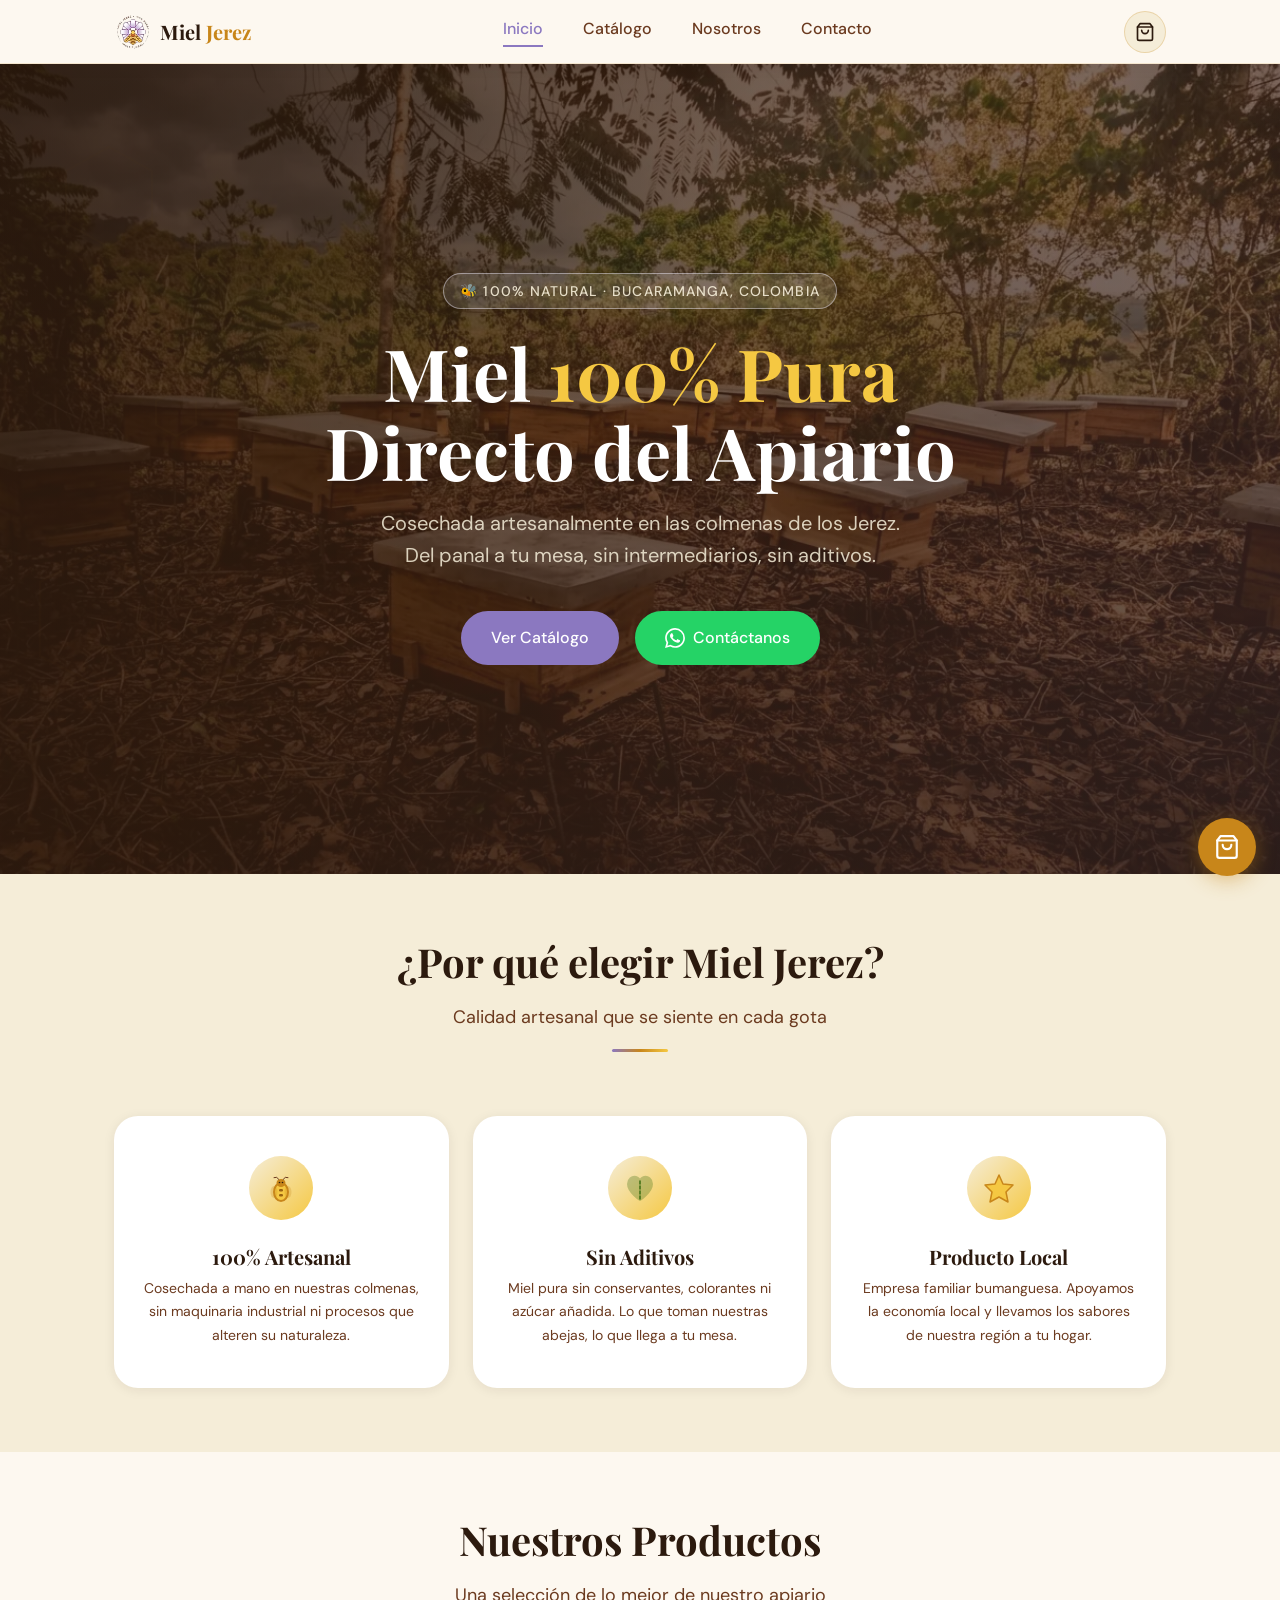
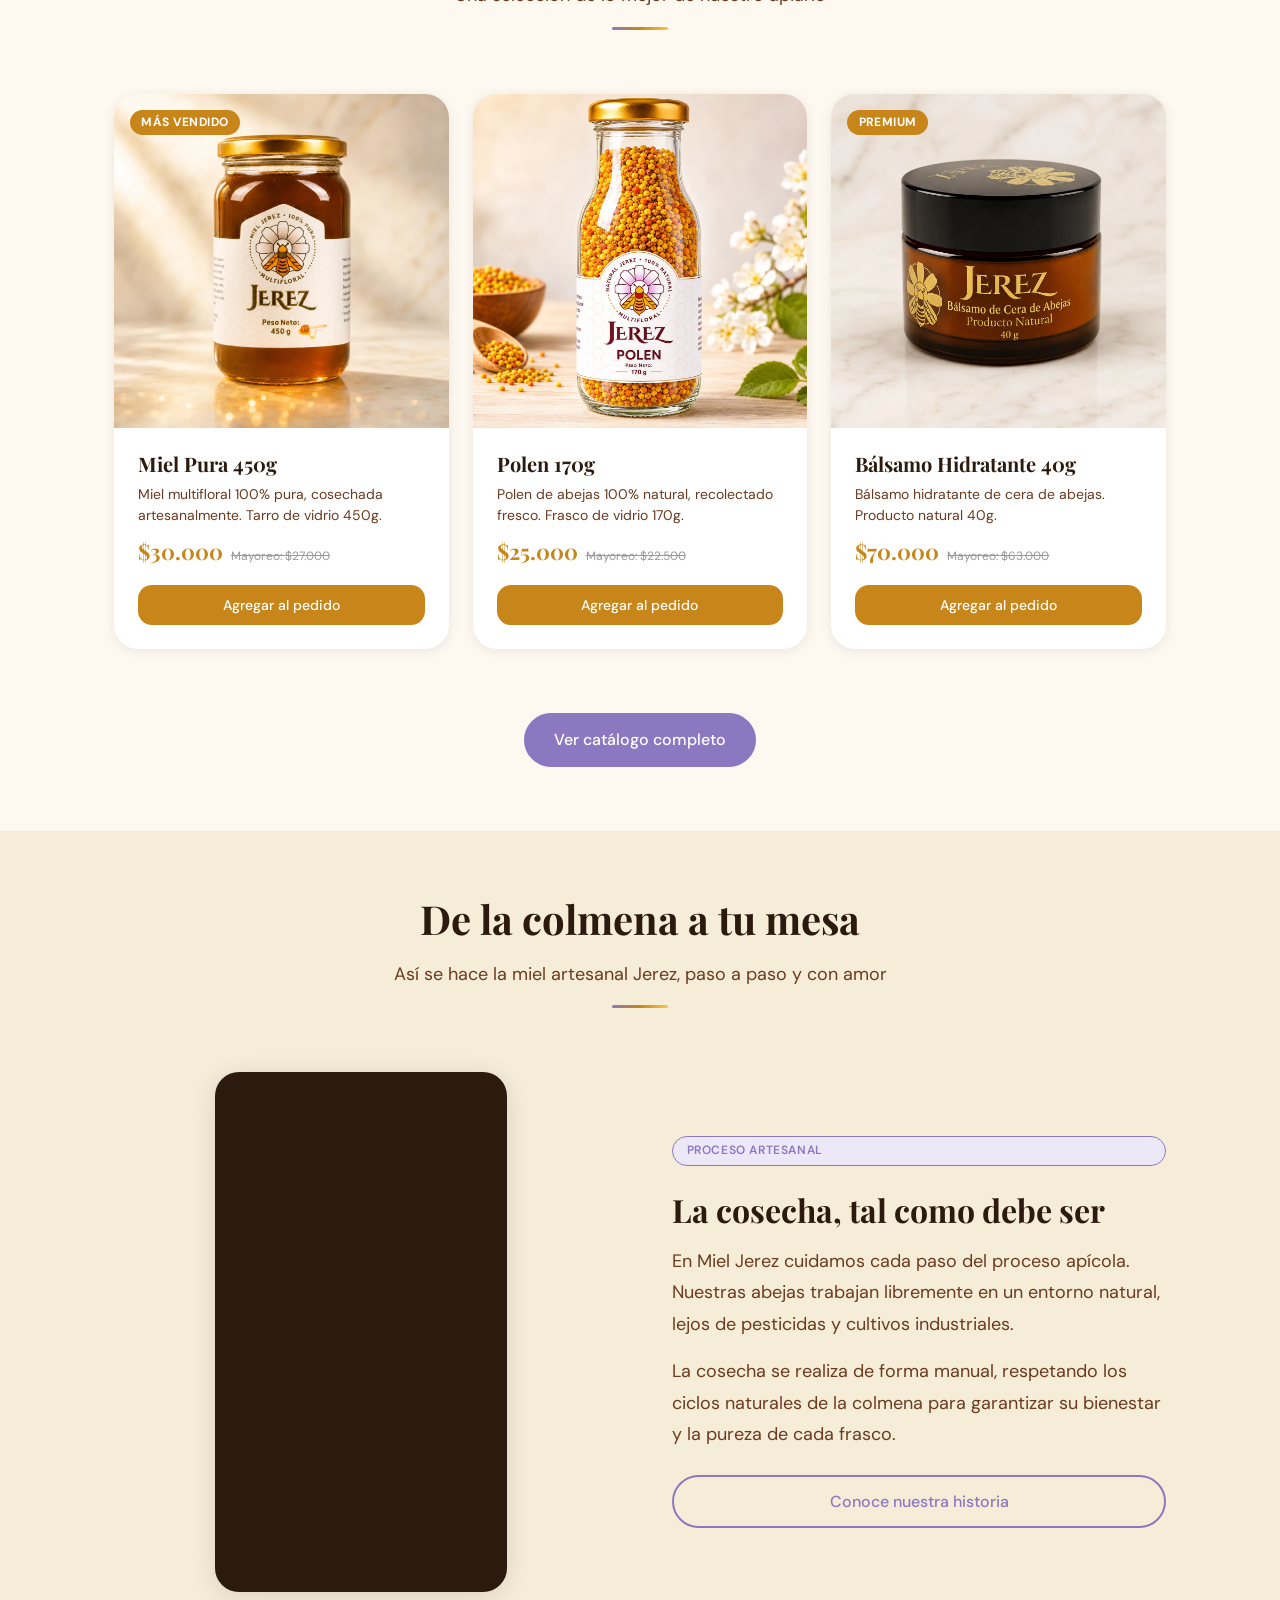
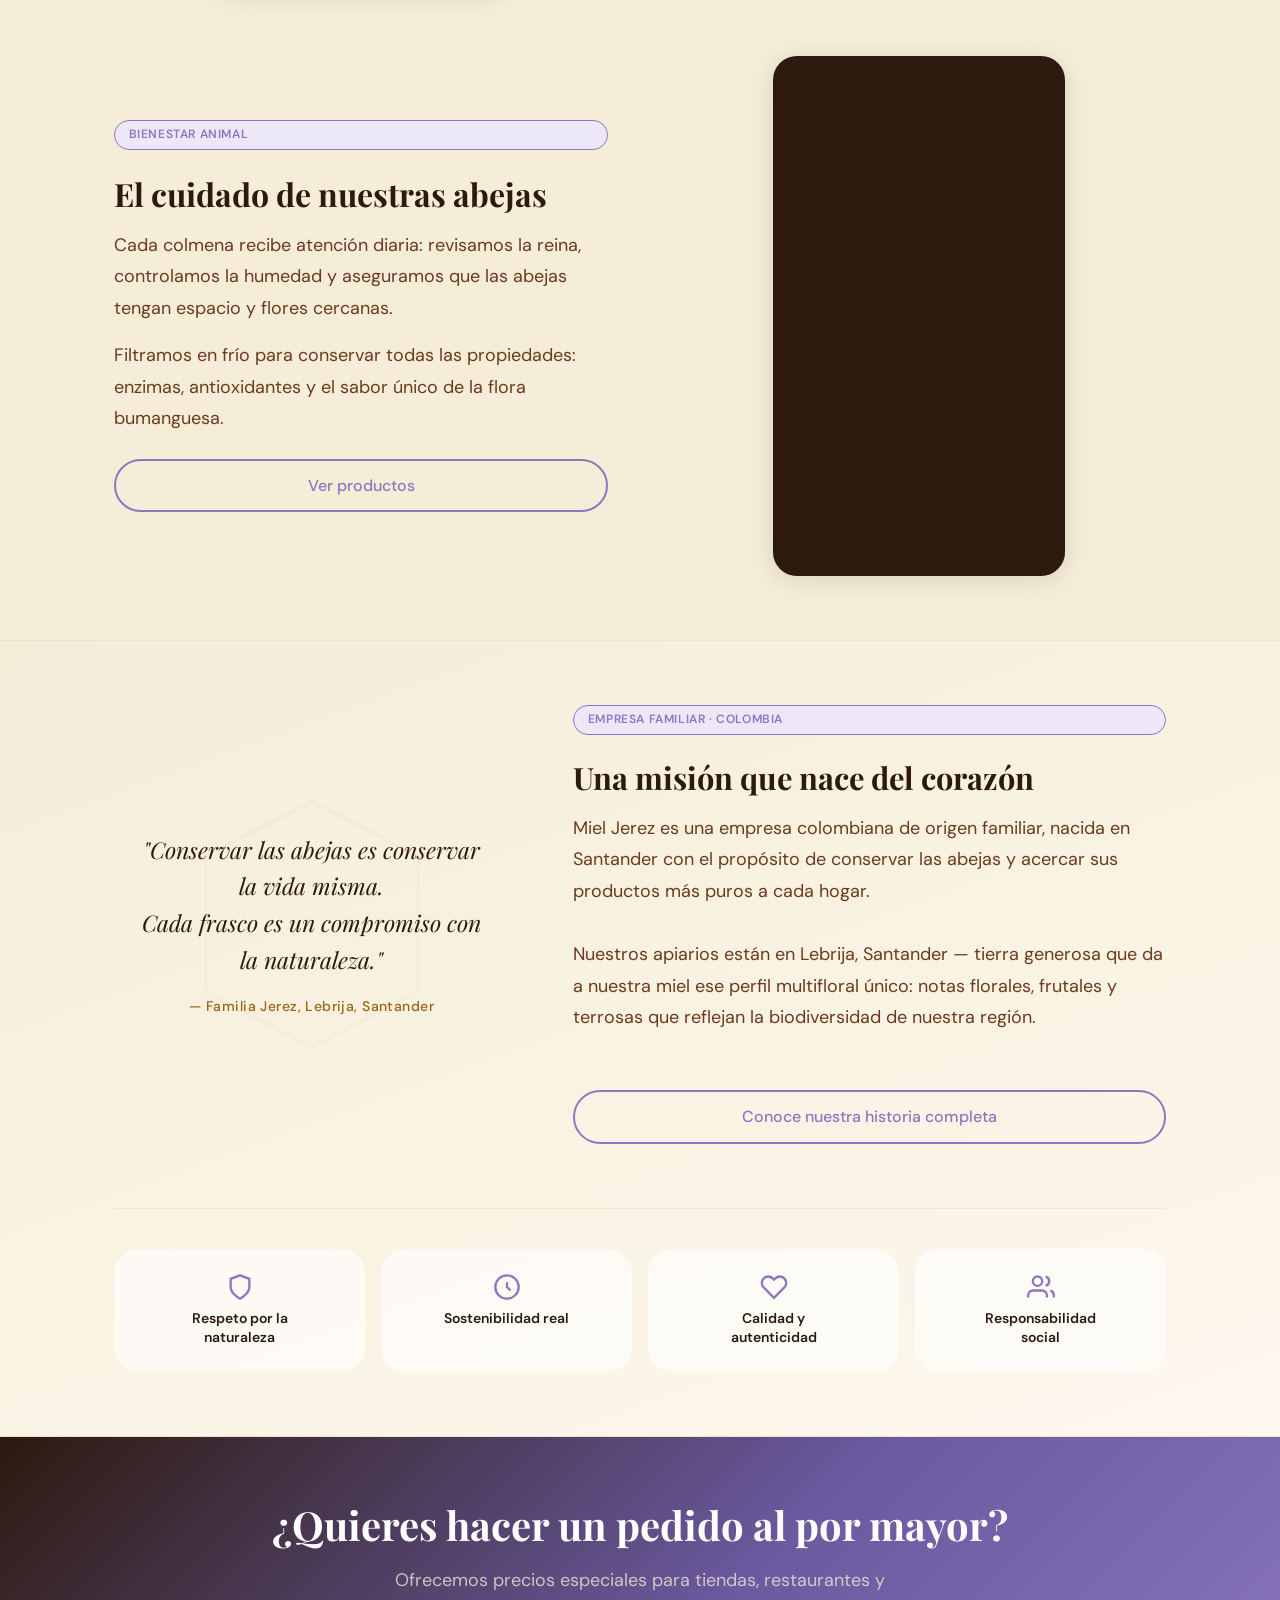
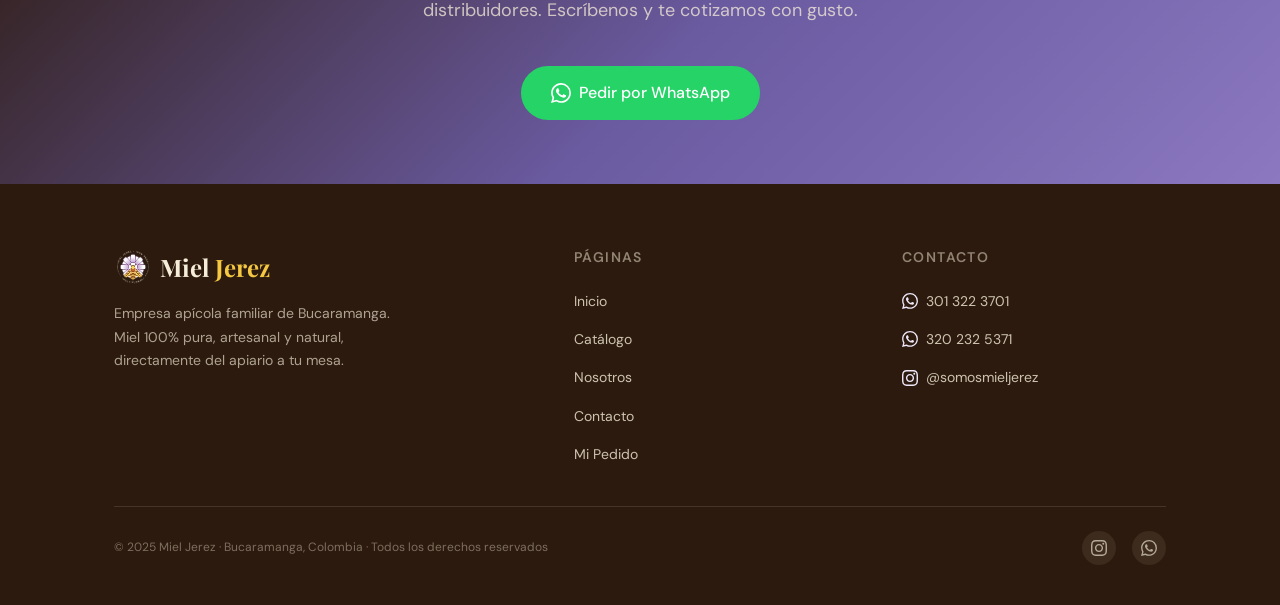
==== commit 7987decb: "actualizacion" ====
--- a/index.html
+++ b/index.html
@@ -272,6 +272,53 @@
 </section>
 
 
+<!-- ===== NUESTRA MISIÓN ===== -->
+<section class="seccion seccion-mision" aria-labelledby="titulo-mision">
+  <div class="container">
+    <div class="mision-layout">
+
+      <div class="mision-cita">
+        <svg class="mision-hex-deco" viewBox="0 0 120 138" width="120" height="138" aria-hidden="true">
+          <polygon points="60,2 118,32 118,106 60,136 2,106 2,32" fill="none" stroke="var(--miel)" stroke-width="1.5" opacity="0.25"/>
+        </svg>
+        <blockquote>
+          "Conservar las abejas es conservar la vida misma.<br>
+          Cada frasco es un compromiso con la naturaleza."
+        </blockquote>
+        <cite>— Familia Jerez, Lebrija, Santander</cite>
+      </div>
+
+      <div class="mision-texto">
+        <span class="badge-natural">Empresa familiar · Colombia</span>
+        <h2 id="titulo-mision">Una misión que nace del corazón</h2>
+        <p>Miel Jerez es una empresa colombiana de origen familiar, nacida en Santander con el propósito de conservar las abejas y acercar sus productos más puros a cada hogar.</p>
+        <p style="margin-top: var(--esp-m);">Nuestros apiarios están en Lebrija, Santander — tierra generosa que da a nuestra miel ese perfil multifloral único: notas florales, frutales y terrosas que reflejan la biodiversidad de nuestra región.</p>
+        <a href="nosotros.html" class="btn btn-secundario" style="margin-top: var(--esp-xl);">Conoce nuestra historia completa</a>
+      </div>
+
+    </div>
+
+    <div class="valores-breve">
+      <div class="valor-breve-item">
+        <svg viewBox="0 0 24 24" fill="none" stroke="var(--miel)" stroke-width="2" width="28" height="28" aria-hidden="true"><path d="M12 22s8-4 8-10V5l-8-3-8 3v7c0 6 8 10 8 10z"/></svg>
+        <span>Respeto por la naturaleza</span>
+      </div>
+      <div class="valor-breve-item">
+        <svg viewBox="0 0 24 24" fill="none" stroke="var(--miel)" stroke-width="2" width="28" height="28" aria-hidden="true"><circle cx="12" cy="12" r="10"/><path d="M12 8v4l3 3"/></svg>
+        <span>Sostenibilidad real</span>
+      </div>
+      <div class="valor-breve-item">
+        <svg viewBox="0 0 24 24" fill="none" stroke="var(--miel)" stroke-width="2" width="28" height="28" aria-hidden="true"><path d="M20.84 4.61a5.5 5.5 0 0 0-7.78 0L12 5.67l-1.06-1.06a5.5 5.5 0 0 0-7.78 7.78l1.06 1.06L12 21.23l7.78-7.78 1.06-1.06a5.5 5.5 0 0 0 0-7.78z"/></svg>
+        <span>Calidad y autenticidad</span>
+      </div>
+      <div class="valor-breve-item">
+        <svg viewBox="0 0 24 24" fill="none" stroke="var(--miel)" stroke-width="2" width="28" height="28" aria-hidden="true"><path d="M17 21v-2a4 4 0 0 0-4-4H5a4 4 0 0 0-4 4v2"/><circle cx="9" cy="7" r="4"/><path d="M23 21v-2a4 4 0 0 0-3-3.87"/><path d="M16 3.13a4 4 0 0 1 0 7.75"/></svg>
+        <span>Responsabilidad social</span>
+      </div>
+    </div>
+  </div>
+</section>
+
 <!-- ===== CTA FINAL ===== -->
 <section class="cta-final" aria-labelledby="titulo-cta">
   <div class="container">
--- a/css/variables.css
+++ b/css/variables.css
@@ -11,8 +11,10 @@
   --cafe-oscuro: #2C1A0E;
   --crema:       #F5EDD8;
   --crema-suave: #FDF8F0;
-  --verde:       #3B6D11;
-  --wa-verde:    #25D366;
+  --lavanda:        #8B78C0;
+  --lavanda-oscuro: #6A5AA0;
+  --lavanda-claro:  #EDE8F8;
+  --wa-verde:       #25D366;
 
   /* Tipografía */
   --fuente-titulo: 'Playfair Display', Georgia, serif;
@@ -45,7 +47,7 @@
   /* Sombras */
   --sombra-suave: 0 2px 12px rgba(44, 26, 14, 0.08);
   --sombra-card:  0 4px 24px rgba(44, 26, 14, 0.12);
-  --sombra-hover: 0 8px 32px rgba(200, 134, 26, 0.22);
+  --sombra-hover: 0 8px 32px rgba(139, 120, 192, 0.28);
 
   /* Transiciones */
   --trans-rapida: 0.25s ease;
--- a/css/base.css
+++ b/css/base.css
@@ -34,13 +34,13 @@
 }
 
 a {
-  color: var(--miel);
+  color: var(--lavanda);
   text-decoration: none;
   transition: color var(--trans-rapida);
 }
 
 a:hover {
-  color: var(--miel-oscuro);
+  color: var(--lavanda-oscuro);
 }
 
 button {
@@ -106,17 +106,17 @@
 }
 
 ::-webkit-scrollbar-thumb {
-  background: var(--miel);
+  background: var(--lavanda);
   border-radius: var(--radio-pill);
 }
 
 ::-webkit-scrollbar-thumb:hover {
-  background: var(--miel-oscuro);
+  background: var(--lavanda-oscuro);
 }
 
 /* Selección de texto */
 ::selection {
-  background: var(--miel-claro);
+  background: var(--lavanda-claro);
   color: var(--cafe-oscuro);
 }
 
@@ -159,19 +159,19 @@
 }
 
 .btn:focus-visible {
-  outline: 3px solid var(--miel-claro);
+  outline: 3px solid var(--lavanda-claro);
   outline-offset: 2px;
 }
 
 .btn-primario {
-  background: var(--miel);
-  color: #fff;
-  border-color: var(--miel);
+  background: var(--lavanda);
+  color: #fff;
+  border-color: var(--lavanda);
 }
 
 .btn-primario:hover {
-  background: var(--miel-oscuro);
-  border-color: var(--miel-oscuro);
+  background: var(--lavanda-oscuro);
+  border-color: var(--lavanda-oscuro);
   color: #fff;
   transform: translateY(-2px);
   box-shadow: var(--sombra-hover);
@@ -179,12 +179,12 @@
 
 .btn-secundario {
   background: transparent;
-  color: var(--miel);
-  border-color: var(--miel);
+  color: var(--lavanda);
+  border-color: var(--lavanda);
 }
 
 .btn-secundario:hover {
-  background: var(--miel);
+  background: var(--lavanda);
   color: #fff;
   transform: translateY(-2px);
 }
@@ -236,12 +236,12 @@
   display: inline-block;
   padding: 0.25rem 0.85rem;
   border-radius: var(--radio-pill);
-  background: var(--crema);
-  border: 1.5px solid var(--miel);
-  color: var(--miel-oscuro);
+  background: var(--lavanda-claro);
+  border: 1.5px solid var(--lavanda);
+  color: var(--lavanda);
   font-size: var(--texto-xs);
-  font-weight: 500;
-  letter-spacing: 0.03em;
+  font-weight: 600;
+  letter-spacing: 0.05em;
   text-transform: uppercase;
 }
 
--- a/css/nav.css
+++ b/css/nav.css
@@ -71,8 +71,8 @@
 
 .navbar-links a:hover,
 .navbar-links a.activo {
-  color: var(--miel);
-  border-bottom-color: var(--miel);
+  color: var(--lavanda);
+  border-bottom-color: var(--lavanda);
 }
 
 /* Acciones del navbar */
@@ -236,7 +236,7 @@
     transform: translateY(-50%);
     width: 4px;
     height: 60%;
-    background: var(--miel);
+    background: var(--lavanda);
     border-radius: 0 2px 2px 0;
   }
 
--- a/css/components.css
+++ b/css/components.css
@@ -27,7 +27,7 @@
   display: block;
   width: 56px;
   height: 3px;
-  background: linear-gradient(90deg, var(--miel), var(--miel-claro));
+  background: linear-gradient(90deg, var(--lavanda), var(--miel), var(--miel-claro));
   border-radius: var(--radio-pill);
   margin: var(--esp-m) auto 0;
 }
@@ -212,13 +212,13 @@
 }
 
 .toggle-precio-btn.activo {
-  background: var(--miel);
-  color: #fff;
-  box-shadow: 0 2px 8px rgba(200, 134, 26, 0.3);
+  background: var(--lavanda);
+  color: #fff;
+  box-shadow: 0 2px 8px rgba(139, 120, 192, 0.3);
 }
 
 .toggle-precio-btn:not(.activo):hover {
-  color: var(--miel);
+  color: var(--lavanda);
 }
 
 /* =============================================
@@ -244,14 +244,14 @@
 }
 
 .filtro-btn:hover {
-  border-color: var(--miel);
-  color: var(--miel);
+  border-color: var(--lavanda);
+  color: var(--lavanda);
 }
 
 .filtro-btn.activo {
-  background: var(--miel);
-  color: #fff;
-  border-color: var(--miel);
+  background: var(--lavanda);
+  color: #fff;
+  border-color: var(--lavanda);
 }
 
 /* =============================================
@@ -356,10 +356,9 @@
 .hero-overlay {
   position: absolute;
   inset: 0;
-  /* Degradado que oscurece fuerte en centro-izquierda donde va el texto */
   background:
-    linear-gradient(to bottom, rgba(44,26,14,0.55) 0%, rgba(44,26,14,0.75) 100%),
-    linear-gradient(135deg, rgba(44,26,14,0.82) 0%, rgba(107,58,31,0.55) 55%, rgba(200,134,26,0.12) 100%);
+    linear-gradient(to bottom, rgba(44,26,14,0.50) 0%, rgba(44,26,14,0.72) 100%),
+    linear-gradient(135deg, rgba(44,26,14,0.80) 0%, rgba(107,58,31,0.35) 45%, rgba(139,120,192,0.30) 100%);
   z-index: 1;
 }
 
@@ -375,9 +374,9 @@
 
 .hero-badge {
   display: inline-block;
-  background: rgba(200, 134, 26, 0.2);
-  border: 1px solid rgba(200, 134, 26, 0.5);
-  color: var(--miel-claro);
+  background: rgba(255, 255, 255, 0.12);
+  border: 1px solid rgba(237, 232, 248, 0.45);
+  color: rgba(245, 237, 216, 0.9);
   padding: 0.35rem 1rem;
   border-radius: var(--radio-pill);
   font-size: var(--texto-s);
@@ -621,7 +620,7 @@
   width: 16px;
   height: 16px;
   flex-shrink: 0;
-  color: var(--miel);
+  color: var(--lavanda-claro);
 }
 
 .footer-bottom {
@@ -656,7 +655,7 @@
 }
 
 .footer-redes a:hover {
-  background: var(--miel);
+  background: var(--lavanda);
   color: #fff;
   transform: translateY(-2px);
 }
@@ -664,6 +663,89 @@
 .footer-redes svg {
   width: 16px;
   height: 16px;
+}
+
+/* =============================================
+   PRODUCTO AGOTADO
+   ============================================= */
+
+.producto-card--agotado {
+  opacity: 0.78;
+}
+
+.producto-card--agotado:hover {
+  transform: none;
+  box-shadow: var(--sombra-suave);
+}
+
+.producto-badge--agotado {
+  background: var(--cafe) !important;
+}
+
+.producto-card-overlay {
+  position: absolute;
+  inset: 0;
+  background: rgba(44, 26, 14, 0.08);
+  z-index: 0;
+  pointer-events: none;
+}
+
+.precio-cotizacion {
+  font-size: var(--texto-s);
+  font-weight: 600;
+  color: var(--miel-oscuro);
+  font-style: italic;
+  letter-spacing: 0.02em;
+}
+
+.producto-card-btn--disabled {
+  background: var(--crema) !important;
+  color: var(--cafe) !important;
+  border: 1.5px solid rgba(107, 58, 31, 0.2) !important;
+  cursor: not-allowed !important;
+  transform: none !important;
+  opacity: 0.7;
+}
+
+.producto-card-btn--disabled:hover {
+  background: var(--crema) !important;
+  transform: none !important;
+}
+
+/* =============================================
+   SELECTOR DE GRAMAJE (CHIPS)
+   ============================================= */
+
+.gramaje-selector {
+  display: flex;
+  gap: var(--esp-s);
+  flex-wrap: wrap;
+  margin-bottom: 2px;
+}
+
+.gramaje-chip {
+  padding: 0.3rem 0.85rem;
+  border-radius: var(--radio-pill);
+  font-size: var(--texto-xs);
+  font-weight: 600;
+  color: var(--cafe);
+  background: var(--crema);
+  border: 1.5px solid rgba(200, 134, 26, 0.3);
+  cursor: pointer;
+  transition: all var(--trans-rapida);
+  letter-spacing: 0.03em;
+}
+
+.gramaje-chip:hover {
+  border-color: var(--miel);
+  color: var(--miel);
+}
+
+.gramaje-chip.activo {
+  background: var(--miel);
+  color: #fff;
+  border-color: var(--miel);
+  box-shadow: 0 2px 8px rgba(200, 134, 26, 0.3);
 }
 
 /* =============================================
--- a/css/pages.css
+++ b/css/pages.css
@@ -75,7 +75,7 @@
 .beneficio-icono svg {
   width: 32px;
   height: 32px;
-  color: var(--miel-oscuro);
+  color: var(--lavanda);
 }
 
 .beneficio-card h3 {
@@ -146,7 +146,7 @@
    ============================================= */
 
 .cta-final {
-  background: linear-gradient(135deg, var(--cafe-oscuro) 0%, var(--cafe) 100%);
+  background: linear-gradient(135deg, var(--cafe-oscuro) 0%, var(--lavanda-oscuro) 55%, var(--lavanda) 100%);
   padding: var(--esp-xxl) var(--esp-l);
   text-align: center;
 }
@@ -233,7 +233,7 @@
 .busqueda-input {
   width: 100%;
   padding: 0.5rem var(--esp-m);
-  border: 1.5px solid rgba(200, 134, 26, 0.25);
+  border: 1.5px solid rgba(139, 120, 192, 0.3);
   border-radius: var(--radio-pill);
   font-family: var(--fuente-cuerpo);
   font-size: var(--texto-s);
@@ -244,7 +244,7 @@
 }
 
 .busqueda-input:focus {
-  border-color: var(--miel);
+  border-color: var(--lavanda);
   background: #fff;
 }
 
@@ -573,8 +573,8 @@
   font-family: var(--fuente-titulo);
   font-size: var(--texto-2xl);
   font-style: italic;
-  color: var(--miel);
-  border-left: 4px solid var(--miel-claro);
+  color: var(--lavanda);
+  border-left: 4px solid var(--lavanda-claro);
   padding-left: var(--esp-l);
   margin: var(--esp-xl) 0;
   line-height: 1.4;
@@ -598,7 +598,7 @@
 .valor-icono {
   width: 60px;
   height: 60px;
-  background: var(--crema);
+  background: var(--lavanda-claro);
   border-radius: 50%;
   display: flex;
   align-items: center;
@@ -609,7 +609,8 @@
 .valor-icono svg {
   width: 28px;
   height: 28px;
-  color: var(--miel);
+  color: var(--lavanda);
+  stroke: var(--lavanda);
 }
 
 .valor-card h3 {
@@ -641,7 +642,7 @@
   left: 10%;
   right: 10%;
   height: 2px;
-  background: linear-gradient(90deg, var(--miel), var(--miel-claro));
+  background: linear-gradient(90deg, var(--lavanda), var(--miel-claro));
   z-index: 0;
 }
 
@@ -655,7 +656,7 @@
   width: 72px;
   height: 72px;
   border-radius: 50%;
-  background: var(--miel);
+  background: var(--lavanda);
   color: #fff;
   display: flex;
   align-items: center;
@@ -664,7 +665,7 @@
   font-family: var(--fuente-titulo);
   font-size: var(--texto-2xl);
   font-weight: 700;
-  box-shadow: 0 4px 16px rgba(200, 134, 26, 0.35);
+  box-shadow: 0 4px 16px rgba(139, 120, 192, 0.35);
 }
 
 .paso h4 {
@@ -758,13 +759,13 @@
 }
 
 .contacto-instagram:hover {
-  color: var(--miel);
+  color: var(--lavanda);
 }
 
 .contacto-instagram svg {
   width: 24px;
   height: 24px;
-  color: var(--miel);
+  color: var(--lavanda);
 }
 
 .contacto-horario {
@@ -781,7 +782,7 @@
 .contacto-horario svg {
   width: 20px;
   height: 20px;
-  color: var(--miel);
+  color: var(--lavanda);
   flex-shrink: 0;
 }
 
@@ -814,7 +815,7 @@
 .form-control {
   width: 100%;
   padding: 0.75rem var(--esp-m);
-  border: 1.5px solid rgba(200, 134, 26, 0.2);
+  border: 1.5px solid rgba(139, 120, 192, 0.25);
   border-radius: var(--radio-m);
   font-family: var(--fuente-cuerpo);
   font-size: var(--texto-m);
@@ -825,8 +826,8 @@
 }
 
 .form-control:focus {
-  border-color: var(--miel);
-  box-shadow: 0 0 0 3px rgba(200, 134, 26, 0.12);
+  border-color: var(--lavanda);
+  box-shadow: 0 0 0 3px rgba(139, 120, 192, 0.15);
   background: #fff;
 }
 
@@ -1082,3 +1083,197 @@
     max-height: 340px;
   }
 }
+
+/* =============================================
+   SECCIÓN MISIÓN — index.html
+   ============================================= */
+
+.seccion-mision {
+  background: linear-gradient(160deg, var(--crema) 0%, #fdf8ee 100%);
+  border-top: 1px solid rgba(139, 120, 192, 0.15);
+  border-bottom: 1px solid rgba(200, 134, 26, 0.12);
+}
+
+.mision-layout {
+  display: grid;
+  grid-template-columns: 1fr 1.5fr;
+  gap: var(--esp-xxl);
+  align-items: center;
+  margin-bottom: var(--esp-xxl);
+}
+
+.mision-cita {
+  position: relative;
+  display: flex;
+  flex-direction: column;
+  align-items: center;
+  text-align: center;
+  padding: var(--esp-xl) var(--esp-l);
+}
+
+.mision-hex-deco {
+  position: absolute;
+  top: 50%;
+  left: 50%;
+  transform: translate(-50%, -50%);
+  width: 220px;
+  height: 253px;
+  opacity: 0.18;
+  pointer-events: none;
+}
+
+.mision-cita blockquote {
+  font-family: var(--fuente-titulo);
+  font-size: clamp(1.15rem, 1.8vw, 1.45rem);
+  font-style: italic;
+  color: var(--cafe-oscuro);
+  line-height: 1.6;
+  position: relative;
+  z-index: 1;
+  margin: 0 0 var(--esp-m);
+  quotes: none;
+}
+
+.mision-cita cite {
+  font-size: var(--texto-s);
+  color: var(--miel-oscuro);
+  font-style: normal;
+  font-weight: 500;
+  letter-spacing: 0.03em;
+  position: relative;
+  z-index: 1;
+}
+
+.mision-texto {
+  display: flex;
+  flex-direction: column;
+  gap: var(--esp-m);
+}
+
+.mision-texto h2 {
+  font-family: var(--fuente-titulo);
+  font-size: clamp(1.6rem, 2.4vw, 2.2rem);
+  color: var(--cafe-oscuro);
+  line-height: 1.25;
+  margin: var(--esp-s) 0 0;
+}
+
+.mision-texto p {
+  color: var(--cafe);
+  font-size: var(--texto-l);
+  line-height: 1.75;
+  margin: 0;
+}
+
+.valores-breve {
+  display: grid;
+  grid-template-columns: repeat(4, 1fr);
+  gap: var(--esp-m);
+  padding-top: var(--esp-xl);
+  border-top: 1px solid rgba(200, 134, 26, 0.15);
+}
+
+.valor-breve-item {
+  display: flex;
+  flex-direction: column;
+  align-items: center;
+  gap: var(--esp-s);
+  padding: var(--esp-l) var(--esp-m);
+  background: rgba(255, 255, 255, 0.6);
+  border-radius: var(--radio-l);
+  text-align: center;
+  transition: background var(--trans-rapida), transform var(--trans-rapida), box-shadow var(--trans-rapida);
+}
+
+.valor-breve-item:hover {
+  background: #fff;
+  transform: translateY(-3px);
+  box-shadow: var(--sombra-suave);
+}
+
+.valor-breve-item svg {
+  stroke: var(--lavanda);
+  flex-shrink: 0;
+}
+
+.valor-breve-item span {
+  font-size: var(--texto-s);
+  font-weight: 600;
+  color: var(--cafe-oscuro);
+  line-height: 1.4;
+  max-width: 14ch;
+}
+
+/* =============================================
+   MISIÓN Y VISIÓN — nosotros.html
+   ============================================= */
+
+.mision-vision-grid {
+  display: grid;
+  grid-template-columns: 1fr 1fr;
+  gap: var(--esp-xl);
+  margin-top: var(--esp-xxl);
+}
+
+.mv-card {
+  background: #fff;
+  border-radius: var(--radio-l);
+  padding: var(--esp-xl);
+  box-shadow: var(--sombra-card);
+  display: flex;
+  flex-direction: column;
+  gap: var(--esp-m);
+  border-top: 3px solid var(--lavanda);
+}
+
+.mv-icono {
+  width: 64px;
+  height: 64px;
+  background: var(--lavanda-claro);
+  border-radius: var(--radio-l);
+  display: flex;
+  align-items: center;
+  justify-content: center;
+  flex-shrink: 0;
+}
+
+.mv-card h3 {
+  font-family: var(--fuente-titulo);
+  font-size: var(--texto-2xl);
+  color: var(--cafe-oscuro);
+  margin: 0;
+}
+
+.mv-card p {
+  color: var(--cafe);
+  font-size: var(--texto-l);
+  line-height: 1.75;
+  margin: 0;
+}
+
+/* Responsive nuevas secciones */
+@media (max-width: 900px) {
+  .mision-layout {
+    grid-template-columns: 1fr;
+    gap: var(--esp-xl);
+  }
+  .mision-cita {
+    padding: var(--esp-l);
+  }
+  .valores-breve {
+    grid-template-columns: repeat(2, 1fr);
+  }
+  .mision-vision-grid {
+    grid-template-columns: 1fr;
+  }
+}
+
+@media (max-width: 560px) {
+  .valores-breve {
+    grid-template-columns: repeat(2, 1fr);
+    gap: var(--esp-s);
+  }
+  .valor-breve-item {
+    padding: var(--esp-m);
+  }
+}
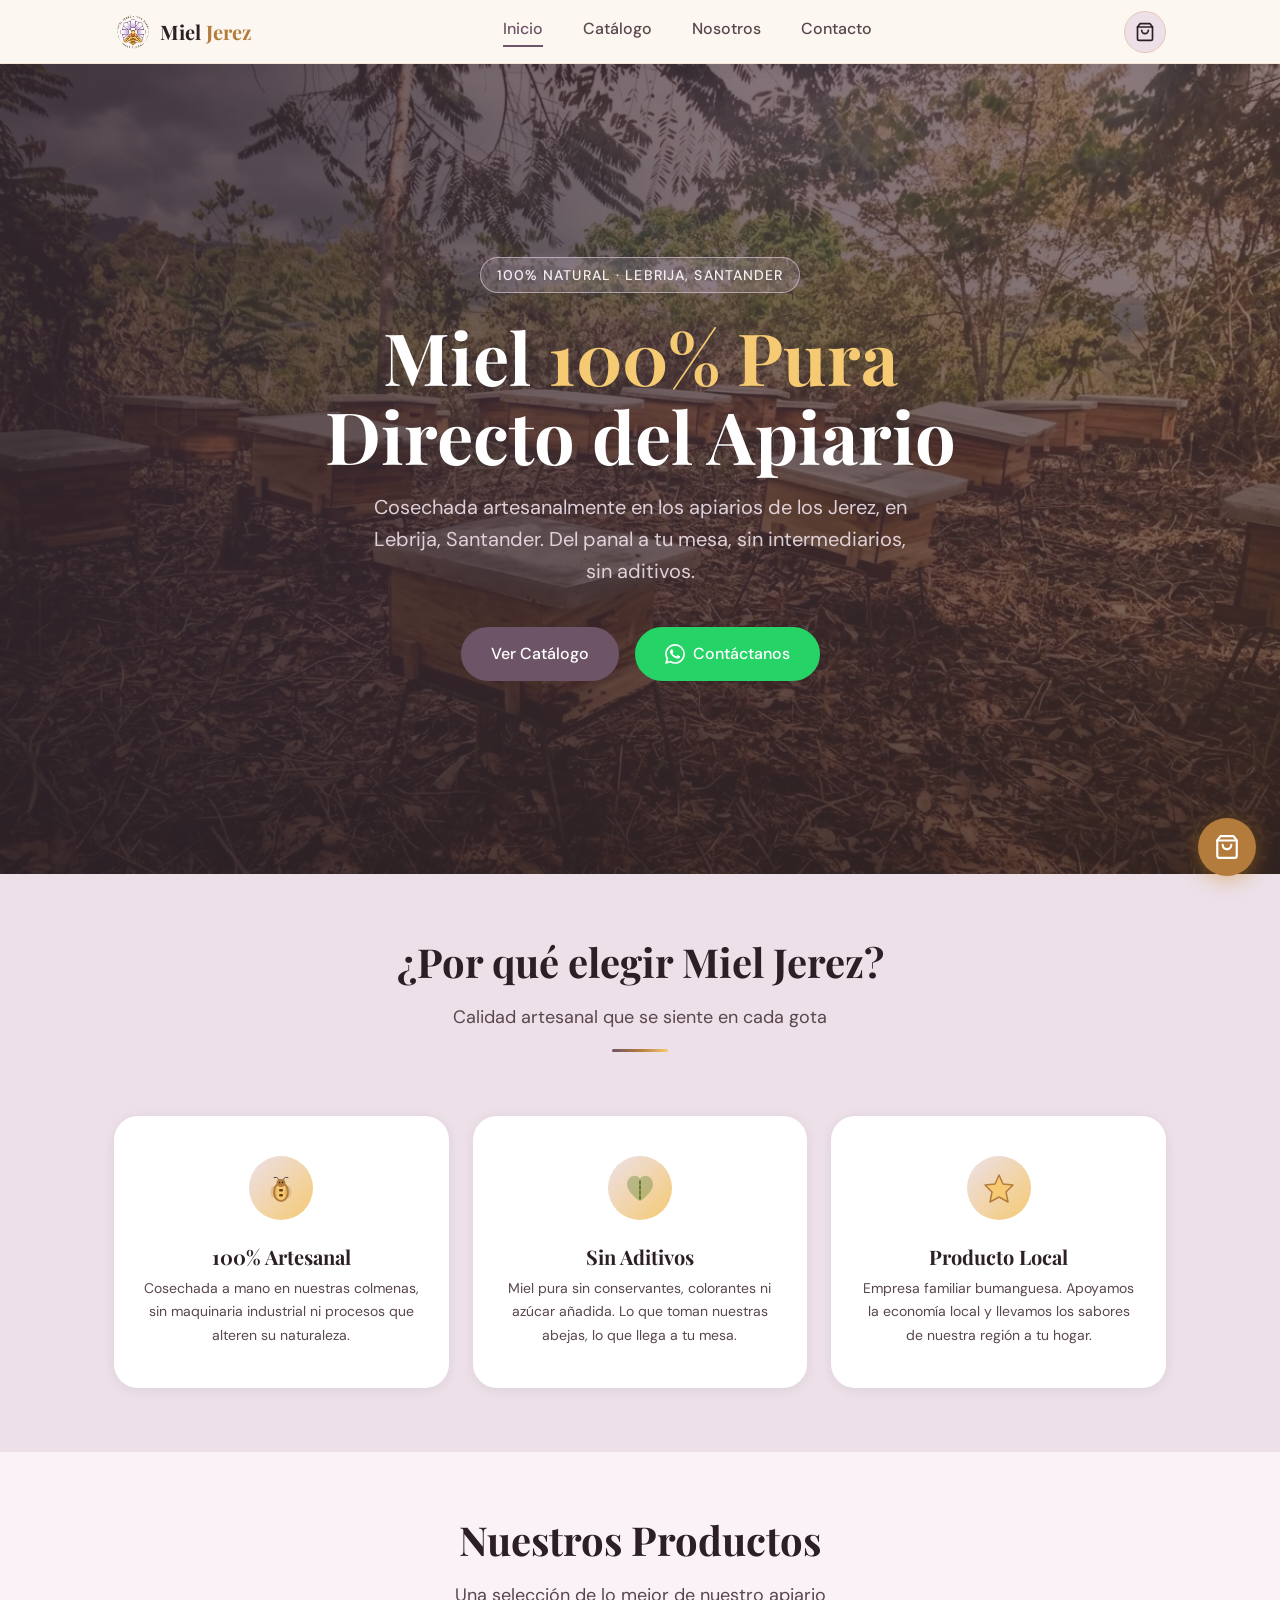
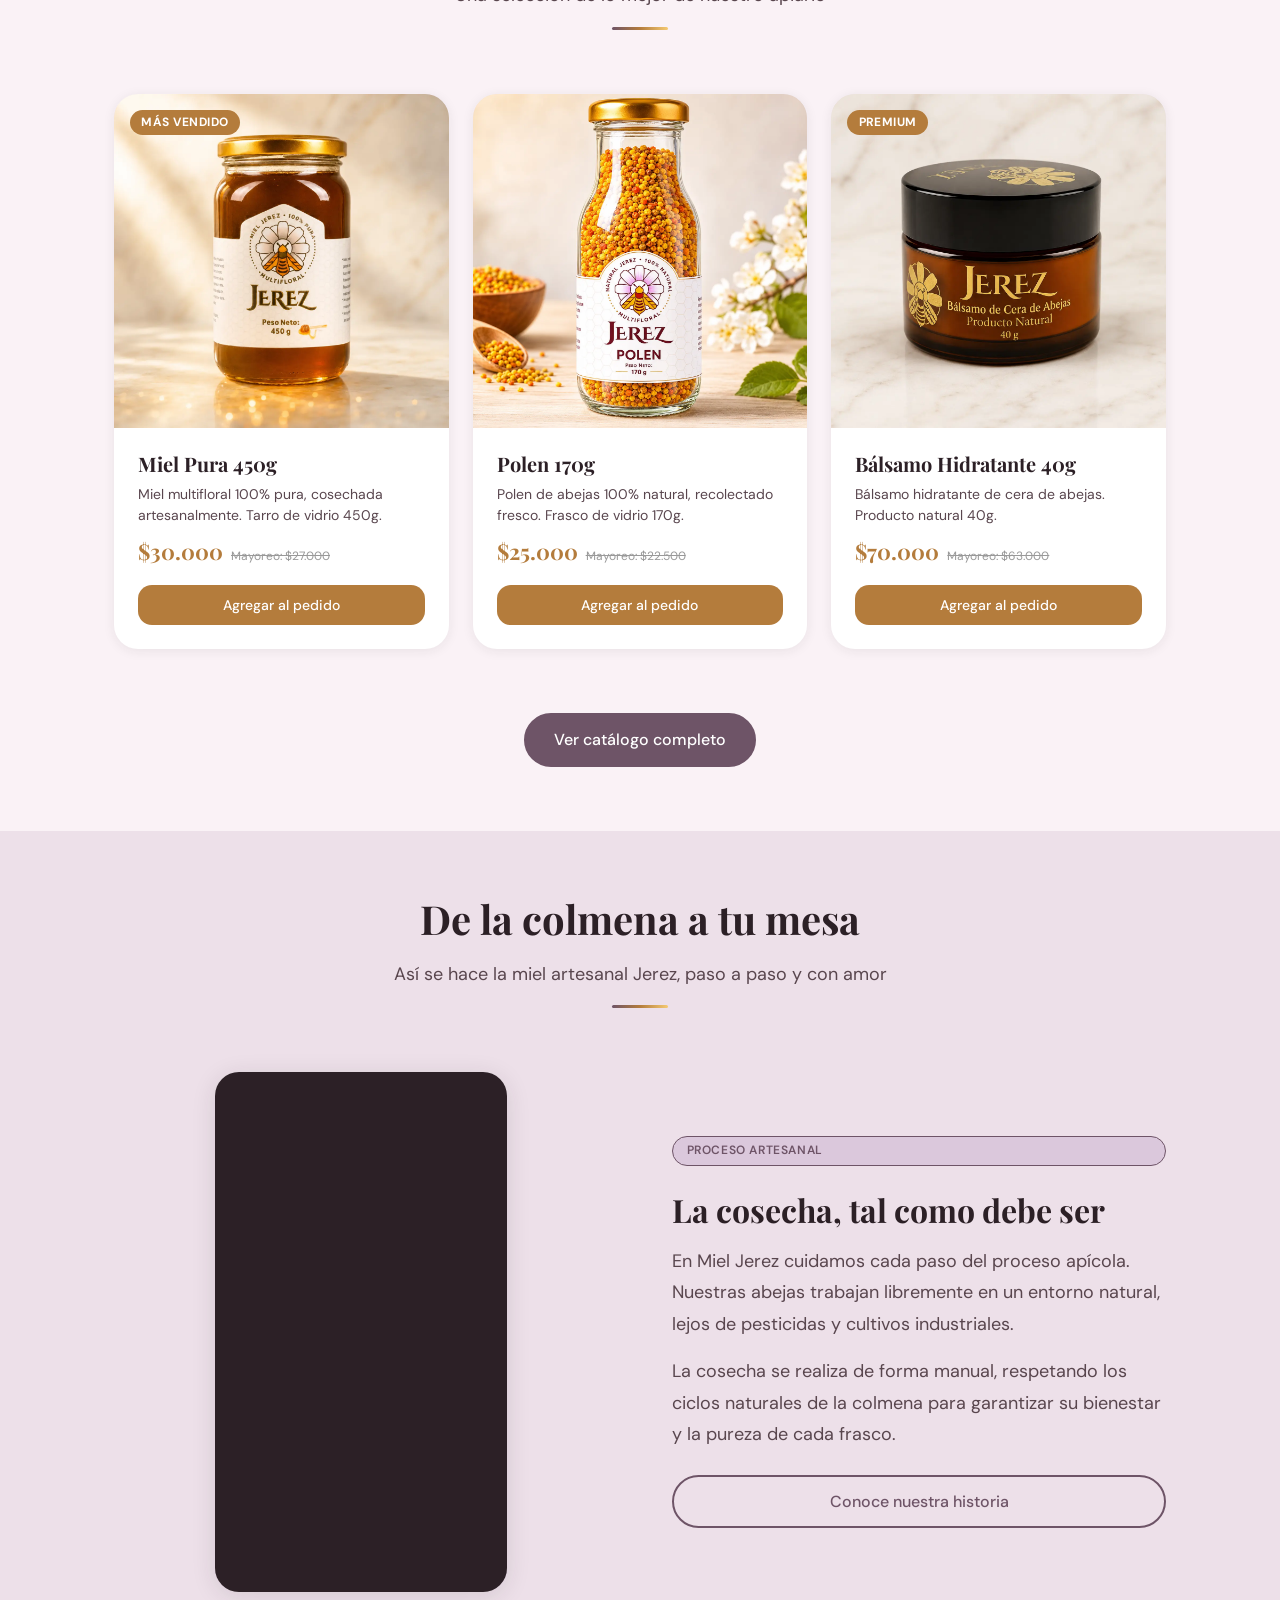
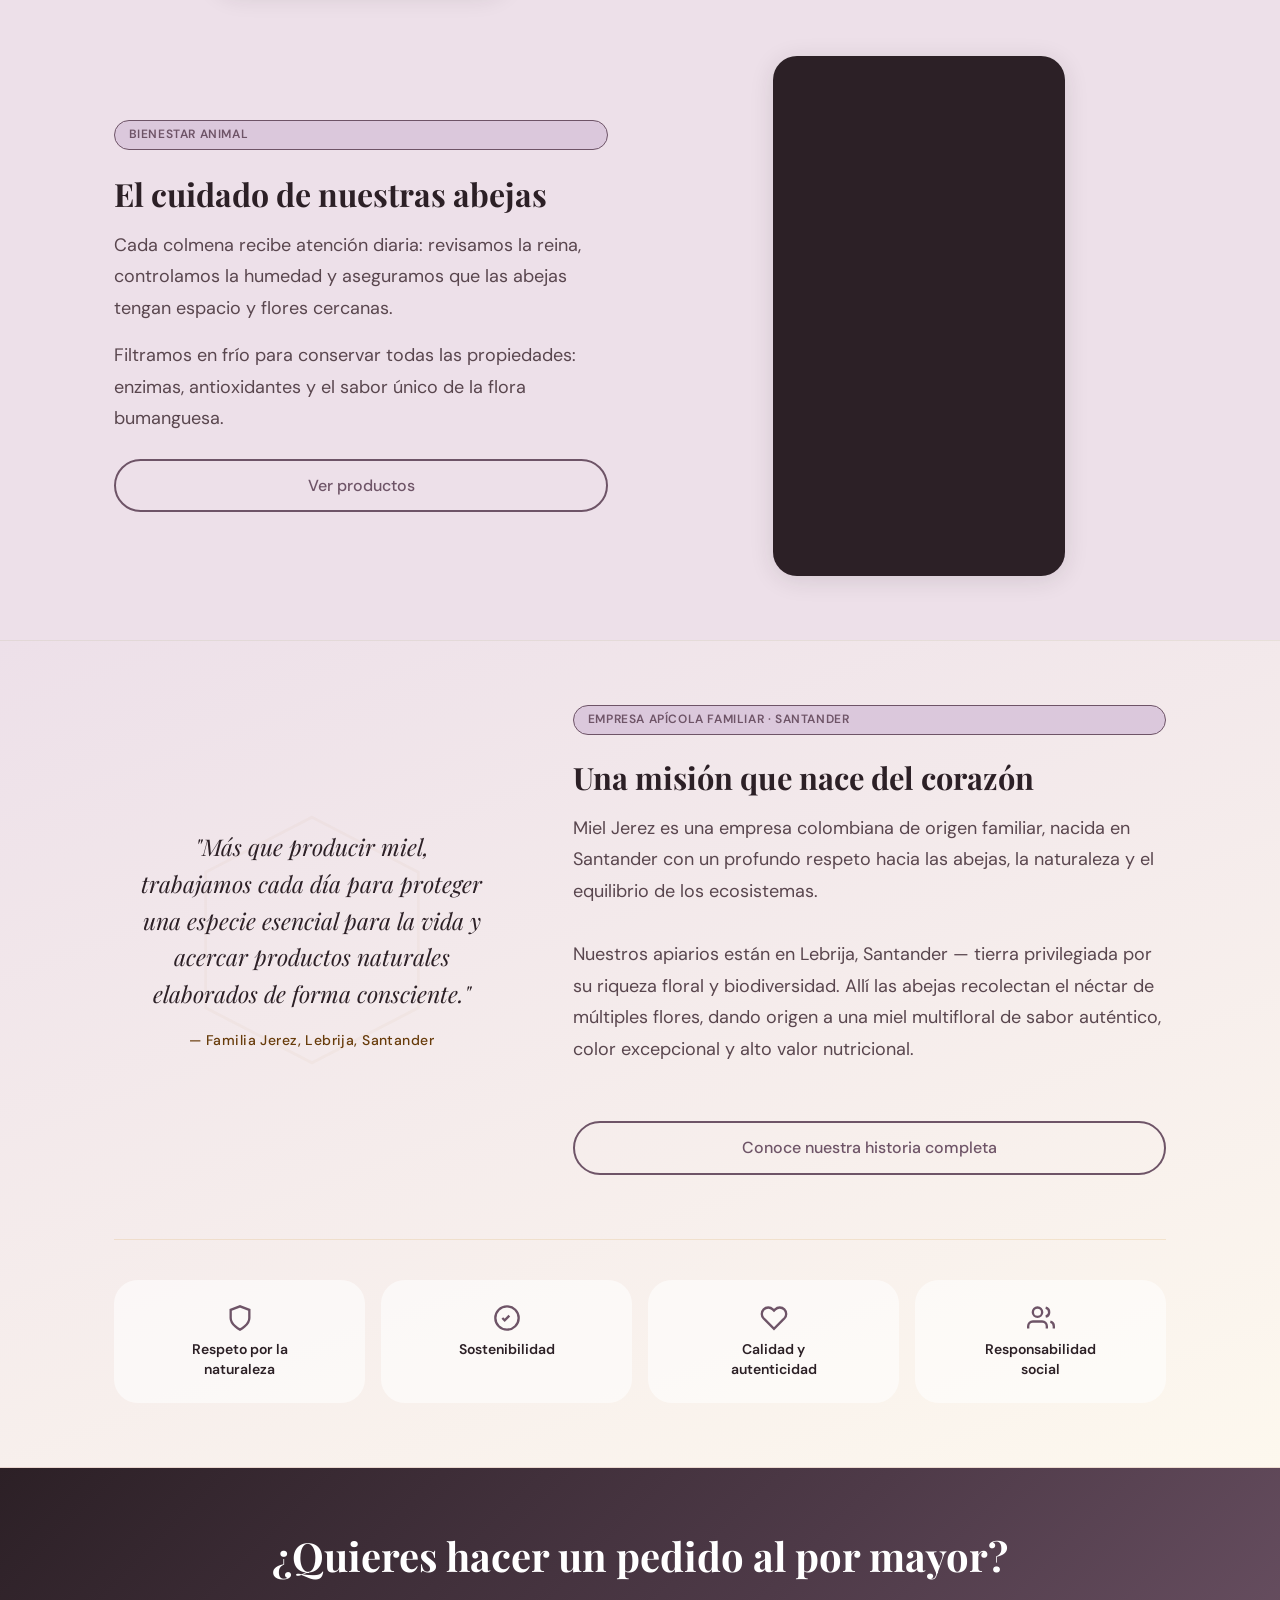
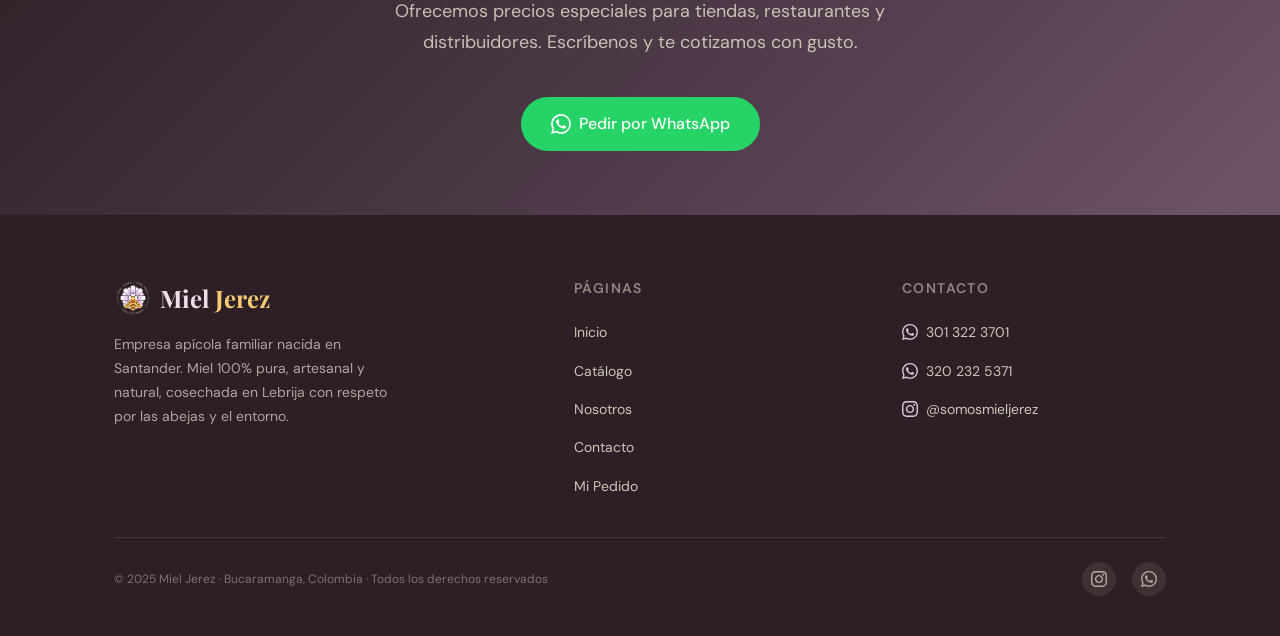
==== commit e6477f68: "actualizacion" ====
--- a/index.html
+++ b/index.html
@@ -65,25 +65,25 @@
 
   <!-- Hexágonos decorativos flotantes -->
   <div class="hero-hexagonos" aria-hidden="true">
-    <svg class="hex-deco" width="90" height="104" viewBox="0 0 90 104"><polygon points="45,2 88,26 88,78 45,102 2,78 2,26" fill="none" stroke="#F5C842" stroke-width="2"/></svg>
-    <svg class="hex-deco" width="56" height="64" viewBox="0 0 56 64"><polygon points="28,2 54,16 54,48 28,62 2,48 2,16" fill="#F5C842"/></svg>
-    <svg class="hex-deco" width="120" height="138" viewBox="0 0 120 138"><polygon points="60,2 118,32 118,106 60,136 2,106 2,32" fill="none" stroke="#C8861A" stroke-width="2.5"/></svg>
-    <svg class="hex-deco" width="70" height="80" viewBox="0 0 70 80"><polygon points="35,2 68,20 68,60 35,78 2,60 2,20" fill="#C8861A"/></svg>
-    <svg class="hex-deco" width="44" height="50" viewBox="0 0 44 50"><polygon points="22,2 42,13 42,37 22,48 2,37 2,13" fill="none" stroke="#F5C842" stroke-width="2"/></svg>
-    <svg class="hex-deco" width="100" height="115" viewBox="0 0 100 115"><polygon points="50,2 98,27 98,88 50,113 2,88 2,27" fill="none" stroke="#F5C842" stroke-width="1.5"/></svg>
-    <svg class="hex-deco" width="60" height="69" viewBox="0 0 60 69"><polygon points="30,2 58,17 58,52 30,67 2,52 2,17" fill="#F5C842"/></svg>
-    <svg class="hex-deco" width="36" height="42" viewBox="0 0 36 42"><polygon points="18,2 34,11 34,31 18,40 2,31 2,11" fill="#C8861A"/></svg>
+    <svg class="hex-deco" width="90" height="104" viewBox="0 0 90 104"><polygon points="45,2 88,26 88,78 45,102 2,78 2,26" fill="none" stroke="#F5CA72" stroke-width="2"/></svg>
+    <svg class="hex-deco" width="56" height="64" viewBox="0 0 56 64"><polygon points="28,2 54,16 54,48 28,62 2,48 2,16" fill="#F5CA72"/></svg>
+    <svg class="hex-deco" width="120" height="138" viewBox="0 0 120 138"><polygon points="60,2 118,32 118,106 60,136 2,106 2,32" fill="none" stroke="#B47C3C" stroke-width="2.5"/></svg>
+    <svg class="hex-deco" width="70" height="80" viewBox="0 0 70 80"><polygon points="35,2 68,20 68,60 35,78 2,60 2,20" fill="#B47C3C"/></svg>
+    <svg class="hex-deco" width="44" height="50" viewBox="0 0 44 50"><polygon points="22,2 42,13 42,37 22,48 2,37 2,13" fill="none" stroke="#F5CA72" stroke-width="2"/></svg>
+    <svg class="hex-deco" width="100" height="115" viewBox="0 0 100 115"><polygon points="50,2 98,27 98,88 50,113 2,88 2,27" fill="none" stroke="#DBC8DC" stroke-width="1.5"/></svg>
+    <svg class="hex-deco" width="60" height="69" viewBox="0 0 60 69"><polygon points="30,2 58,17 58,52 30,67 2,52 2,17" fill="#F5CA72"/></svg>
+    <svg class="hex-deco" width="36" height="42" viewBox="0 0 36 42"><polygon points="18,2 34,11 34,31 18,40 2,31 2,11" fill="#DBC8DC"/></svg>
   </div>
 
   <div class="hero-overlay" aria-hidden="true"></div>
 
   <div class="hero-contenido">
-    <span class="hero-badge">🐝 100% Natural · Bucaramanga, Colombia</span>
+    <span class="hero-badge">100% Natural · Lebrija, Santander</span>
     <h1 class="hero-titulo">Miel <span>100% Pura</span><br>Directo del Apiario</h1>
-    <p class="hero-subtitulo">Cosechada artesanalmente en las colmenas de los Jerez. Del panal a tu mesa, sin intermediarios, sin aditivos.</p>
+    <p class="hero-subtitulo">Cosechada artesanalmente en los apiarios de los Jerez, en Lebrija, Santander. Del panal a tu mesa, sin intermediarios, sin aditivos.</p>
     <div class="hero-botones">
       <a href="catalogo.html" class="btn btn-primario">Ver Catálogo</a>
-      <a href="https://wa.me/573013223701" class="btn btn-whatsapp" target="_blank" rel="noopener" aria-label="Contactar por WhatsApp">
+      <a href="https://wa.me/573013223701?text=Hola!%20Me%20gustaria%20conocer%20mas%20sobre%20los%20productos%20de%20Miel%20Jerez.%20Me%20pueden%20ayudar%3F" class="btn btn-whatsapp" target="_blank" rel="noopener" aria-label="Contactar por WhatsApp">
         <svg viewBox="0 0 24 24" fill="currentColor" aria-hidden="true"><path d="M17.472 14.382c-.297-.149-1.758-.867-2.03-.967-.273-.099-.471-.148-.67.15-.197.297-.767.966-.94 1.164-.173.199-.347.223-.644.075-.297-.15-1.255-.463-2.39-1.475-.883-.788-1.48-1.761-1.653-2.059-.173-.297-.018-.458.13-.606.134-.133.298-.347.446-.52.149-.174.198-.298.298-.497.099-.198.05-.371-.025-.52-.075-.149-.669-1.612-.916-2.207-.242-.579-.487-.5-.669-.51-.173-.008-.371-.01-.57-.01-.198 0-.52.074-.792.372-.272.297-1.04 1.016-1.04 2.479 0 1.462 1.065 2.875 1.213 3.074.149.198 2.096 3.2 5.077 4.487.709.306 1.262.489 1.694.625.712.227 1.36.195 1.871.118.571-.085 1.758-.719 2.006-1.413.248-.694.248-1.289.173-1.413-.074-.124-.272-.198-.57-.347m-5.421 7.403h-.004a9.87 9.87 0 01-5.031-1.378l-.361-.214-3.741.982.998-3.648-.235-.374a9.86 9.86 0 01-1.51-5.26c.001-5.45 4.436-9.884 9.888-9.884 2.64 0 5.122 1.03 6.988 2.898a9.825 9.825 0 012.893 6.994c-.003 5.45-4.437 9.884-9.885 9.884m8.413-18.297A11.815 11.815 0 0012.05 0C5.495 0 .16 5.335.157 11.892c0 2.096.547 4.142 1.588 5.945L.057 24l6.305-1.654a11.882 11.882 0 005.683 1.448h.005c6.554 0 11.89-5.335 11.893-11.893a11.821 11.821 0 00-3.48-8.413z"/></svg>
         Contáctanos
       </a>
@@ -105,16 +105,16 @@
       <div class="beneficio-card">
         <div class="beneficio-icono">
           <svg viewBox="0 0 32 32" fill="none" stroke="currentColor" stroke-width="2" stroke-linecap="round" stroke-linejoin="round" aria-hidden="true">
-            <ellipse cx="16" cy="20" rx="7" ry="9" fill="#F5C842" stroke="#C8861A"/>
-            <ellipse cx="9" cy="20" rx="3.5" ry="6" fill="#C8861A" opacity=".25" stroke="none"/>
-            <ellipse cx="23" cy="20" rx="3.5" ry="6" fill="#C8861A" opacity=".25" stroke="none"/>
-            <rect x="14" y="17" width="4" height="2.5" rx="1.2" fill="#9A6412" stroke="none"/>
-            <rect x="14" y="22" width="4" height="2.5" rx="1.2" fill="#9A6412" stroke="none"/>
-            <ellipse cx="16" cy="11" rx="4.5" ry="4" fill="#C8861A" stroke="none"/>
-            <circle cx="14.5" cy="10.5" r=".8" fill="#2C1A0E" stroke="none"/>
-            <circle cx="17.5" cy="10.5" r=".8" fill="#2C1A0E" stroke="none"/>
-            <path d="M14 7.5 Q12 4 9 5.5" stroke="#6B3A1F" stroke-width="1" fill="none"/>
-            <path d="M18 7.5 Q20 4 23 5.5" stroke="#6B3A1F" stroke-width="1" fill="none"/>
+            <ellipse cx="16" cy="20" rx="7" ry="9" fill="#F5CA72" stroke="#B47C3C"/>
+            <ellipse cx="9" cy="20" rx="3.5" ry="6" fill="#B47C3C" opacity=".25" stroke="none"/>
+            <ellipse cx="23" cy="20" rx="3.5" ry="6" fill="#B47C3C" opacity=".25" stroke="none"/>
+            <rect x="14" y="17" width="4" height="2.5" rx="1.2" fill="#673B0A" stroke="none"/>
+            <rect x="14" y="22" width="4" height="2.5" rx="1.2" fill="#673B0A" stroke="none"/>
+            <ellipse cx="16" cy="11" rx="4.5" ry="4" fill="#B47C3C" stroke="none"/>
+            <circle cx="14.5" cy="10.5" r=".8" fill="#2C2026" stroke="none"/>
+            <circle cx="17.5" cy="10.5" r=".8" fill="#2C2026" stroke="none"/>
+            <path d="M14 7.5 Q12 4 9 5.5" stroke="#59464E" stroke-width="1" fill="none"/>
+            <path d="M18 7.5 Q20 4 23 5.5" stroke="#59464E" stroke-width="1" fill="none"/>
           </svg>
         </div>
         <h3>100% Artesanal</h3>
@@ -137,7 +137,7 @@
       <div class="beneficio-card">
         <div class="beneficio-icono">
           <svg viewBox="0 0 32 32" fill="none" stroke="currentColor" stroke-width="2" stroke-linecap="round" stroke-linejoin="round" aria-hidden="true">
-            <polygon points="16,3 20,12 30,13 23,20 25,30 16,25 7,30 9,20 2,13 12,12" fill="#F5C842" stroke="#C8861A" stroke-width="1.5"/>
+            <polygon points="16,3 20,12 30,13 23,20 25,30 16,25 7,30 9,20 2,13 12,12" fill="#F5CA72" stroke="#B47C3C" stroke-width="1.5"/>
           </svg>
         </div>
         <h3>Producto Local</h3>
@@ -282,17 +282,16 @@
           <polygon points="60,2 118,32 118,106 60,136 2,106 2,32" fill="none" stroke="var(--miel)" stroke-width="1.5" opacity="0.25"/>
         </svg>
         <blockquote>
-          "Conservar las abejas es conservar la vida misma.<br>
-          Cada frasco es un compromiso con la naturaleza."
+          "Más que producir miel, trabajamos cada día para proteger una especie esencial para la vida y acercar productos naturales elaborados de forma consciente."
         </blockquote>
         <cite>— Familia Jerez, Lebrija, Santander</cite>
       </div>
 
       <div class="mision-texto">
-        <span class="badge-natural">Empresa familiar · Colombia</span>
+        <span class="badge-natural">Empresa apícola familiar · Santander</span>
         <h2 id="titulo-mision">Una misión que nace del corazón</h2>
-        <p>Miel Jerez es una empresa colombiana de origen familiar, nacida en Santander con el propósito de conservar las abejas y acercar sus productos más puros a cada hogar.</p>
-        <p style="margin-top: var(--esp-m);">Nuestros apiarios están en Lebrija, Santander — tierra generosa que da a nuestra miel ese perfil multifloral único: notas florales, frutales y terrosas que reflejan la biodiversidad de nuestra región.</p>
+        <p>Miel Jerez es una empresa colombiana de origen familiar, nacida en Santander con un profundo respeto hacia las abejas, la naturaleza y el equilibrio de los ecosistemas.</p>
+        <p style="margin-top: var(--esp-m);">Nuestros apiarios están en Lebrija, Santander — tierra privilegiada por su riqueza floral y biodiversidad. Allí las abejas recolectan el néctar de múltiples flores, dando origen a una miel multifloral de sabor auténtico, color excepcional y alto valor nutricional.</p>
         <a href="nosotros.html" class="btn btn-secundario" style="margin-top: var(--esp-xl);">Conoce nuestra historia completa</a>
       </div>
 
@@ -300,19 +299,19 @@
 
     <div class="valores-breve">
       <div class="valor-breve-item">
-        <svg viewBox="0 0 24 24" fill="none" stroke="var(--miel)" stroke-width="2" width="28" height="28" aria-hidden="true"><path d="M12 22s8-4 8-10V5l-8-3-8 3v7c0 6 8 10 8 10z"/></svg>
+        <svg viewBox="0 0 24 24" fill="none" stroke="var(--lavanda)" stroke-width="2" width="28" height="28" aria-hidden="true"><path d="M12 22s8-4 8-10V5l-8-3-8 3v7c0 6 8 10 8 10z"/></svg>
         <span>Respeto por la naturaleza</span>
       </div>
       <div class="valor-breve-item">
-        <svg viewBox="0 0 24 24" fill="none" stroke="var(--miel)" stroke-width="2" width="28" height="28" aria-hidden="true"><circle cx="12" cy="12" r="10"/><path d="M12 8v4l3 3"/></svg>
-        <span>Sostenibilidad real</span>
+        <svg viewBox="0 0 24 24" fill="none" stroke="var(--lavanda)" stroke-width="2" width="28" height="28" aria-hidden="true"><circle cx="12" cy="12" r="10"/><path d="M8 12l2 2 4-4"/></svg>
+        <span>Sostenibilidad</span>
       </div>
       <div class="valor-breve-item">
-        <svg viewBox="0 0 24 24" fill="none" stroke="var(--miel)" stroke-width="2" width="28" height="28" aria-hidden="true"><path d="M20.84 4.61a5.5 5.5 0 0 0-7.78 0L12 5.67l-1.06-1.06a5.5 5.5 0 0 0-7.78 7.78l1.06 1.06L12 21.23l7.78-7.78 1.06-1.06a5.5 5.5 0 0 0 0-7.78z"/></svg>
+        <svg viewBox="0 0 24 24" fill="none" stroke="var(--lavanda)" stroke-width="2" width="28" height="28" aria-hidden="true"><path d="M20.84 4.61a5.5 5.5 0 0 0-7.78 0L12 5.67l-1.06-1.06a5.5 5.5 0 0 0-7.78 7.78l1.06 1.06L12 21.23l7.78-7.78 1.06-1.06a5.5 5.5 0 0 0 0-7.78z"/></svg>
         <span>Calidad y autenticidad</span>
       </div>
       <div class="valor-breve-item">
-        <svg viewBox="0 0 24 24" fill="none" stroke="var(--miel)" stroke-width="2" width="28" height="28" aria-hidden="true"><path d="M17 21v-2a4 4 0 0 0-4-4H5a4 4 0 0 0-4 4v2"/><circle cx="9" cy="7" r="4"/><path d="M23 21v-2a4 4 0 0 0-3-3.87"/><path d="M16 3.13a4 4 0 0 1 0 7.75"/></svg>
+        <svg viewBox="0 0 24 24" fill="none" stroke="var(--lavanda)" stroke-width="2" width="28" height="28" aria-hidden="true"><path d="M17 21v-2a4 4 0 0 0-4-4H5a4 4 0 0 0-4 4v2"/><circle cx="9" cy="7" r="4"/><path d="M23 21v-2a4 4 0 0 0-3-3.87"/><path d="M16 3.13a4 4 0 0 1 0 7.75"/></svg>
         <span>Responsabilidad social</span>
       </div>
     </div>
@@ -324,7 +323,7 @@
   <div class="container">
     <h2 id="titulo-cta">¿Quieres hacer un pedido al por mayor?</h2>
     <p>Ofrecemos precios especiales para tiendas, restaurantes y distribuidores. Escríbenos y te cotizamos con gusto.</p>
-    <a href="https://wa.me/573013223701" class="btn btn-whatsapp" target="_blank" rel="noopener" aria-label="Hacer pedido por WhatsApp">
+    <a href="https://wa.me/573013223701?text=Hola!%20Estoy%20interesado%20en%20hacer%20un%20pedido%20al%20por%20mayor%20con%20Miel%20Jerez.%20Me%20podrian%20cotizar%3F" class="btn btn-whatsapp" target="_blank" rel="noopener" aria-label="Hacer pedido por WhatsApp">
       <svg viewBox="0 0 24 24" fill="currentColor" aria-hidden="true"><path d="M17.472 14.382c-.297-.149-1.758-.867-2.03-.967-.273-.099-.471-.148-.67.15-.197.297-.767.966-.94 1.164-.173.199-.347.223-.644.075-.297-.15-1.255-.463-2.39-1.475-.883-.788-1.48-1.761-1.653-2.059-.173-.297-.018-.458.13-.606.134-.133.298-.347.446-.52.149-.174.198-.298.298-.497.099-.198.05-.371-.025-.52-.075-.149-.669-1.612-.916-2.207-.242-.579-.487-.5-.669-.51-.173-.008-.371-.01-.57-.01-.198 0-.52.074-.792.372-.272.297-1.04 1.016-1.04 2.479 0 1.462 1.065 2.875 1.213 3.074.149.198 2.096 3.2 5.077 4.487.709.306 1.262.489 1.694.625.712.227 1.36.195 1.871.118.571-.085 1.758-.719 2.006-1.413.248-.694.248-1.289.173-1.413-.074-.124-.272-.198-.57-.347m-5.421 7.403h-.004a9.87 9.87 0 01-5.031-1.378l-.361-.214-3.741.982.998-3.648-.235-.374a9.86 9.86 0 01-1.51-5.26c.001-5.45 4.436-9.884 9.888-9.884 2.64 0 5.122 1.03 6.988 2.898a9.825 9.825 0 012.893 6.994c-.003 5.45-4.437 9.884-9.885 9.884m8.413-18.297A11.815 11.815 0 0012.05 0C5.495 0 .16 5.335.157 11.892c0 2.096.547 4.142 1.588 5.945L.057 24l6.305-1.654a11.882 11.882 0 005.683 1.448h.005c6.554 0 11.89-5.335 11.893-11.893a11.821 11.821 0 00-3.48-8.413z"/></svg>
       Pedir por WhatsApp
     </a>
@@ -340,7 +339,7 @@
           <img src="img/logos/logo.webp" class="navbar-logo-img" alt="Logo Miel Jerez" width="38" height="38">
           <span class="footer-logo-texto">Miel <span>Jerez</span></span>
         </a>
-        <p>Empresa apícola familiar de Bucaramanga. Miel 100% pura, artesanal y natural, directamente del apiario a tu mesa.</p>
+        <p>Empresa apícola familiar nacida en Santander. Miel 100% pura, artesanal y natural, cosechada en Lebrija con respeto por las abejas y el entorno.</p>
       </div>
 
       <div>
@@ -356,11 +355,11 @@
 
       <div>
         <h4>Contacto</h4>
-        <a href="https://wa.me/573013223701" class="footer-contacto-item" target="_blank" rel="noopener" aria-label="WhatsApp 301 322 3701">
+        <a href="https://wa.me/573013223701?text=Hola!%20Los%20contacto%20desde%20la%20web%20de%20Miel%20Jerez." class="footer-contacto-item" target="_blank" rel="noopener" aria-label="WhatsApp 301 322 3701">
           <svg viewBox="0 0 24 24" fill="currentColor" aria-hidden="true"><path d="M17.472 14.382c-.297-.149-1.758-.867-2.03-.967-.273-.099-.471-.148-.67.15-.197.297-.767.966-.94 1.164-.173.199-.347.223-.644.075-.297-.15-1.255-.463-2.39-1.475-.883-.788-1.48-1.761-1.653-2.059-.173-.297-.018-.458.13-.606.134-.133.298-.347.446-.52.149-.174.198-.298.298-.497.099-.198.05-.371-.025-.52-.075-.149-.669-1.612-.916-2.207-.242-.579-.487-.5-.669-.51-.173-.008-.371-.01-.57-.01-.198 0-.52.074-.792.372-.272.297-1.04 1.016-1.04 2.479 0 1.462 1.065 2.875 1.213 3.074.149.198 2.096 3.2 5.077 4.487.709.306 1.262.489 1.694.625.712.227 1.36.195 1.871.118.571-.085 1.758-.719 2.006-1.413.248-.694.248-1.289.173-1.413-.074-.124-.272-.198-.57-.347m-5.421 7.403h-.004a9.87 9.87 0 01-5.031-1.378l-.361-.214-3.741.982.998-3.648-.235-.374a9.86 9.86 0 01-1.51-5.26c.001-5.45 4.436-9.884 9.888-9.884 2.64 0 5.122 1.03 6.988 2.898a9.825 9.825 0 012.893 6.994c-.003 5.45-4.437 9.884-9.885 9.884m8.413-18.297A11.815 11.815 0 0012.05 0C5.495 0 .16 5.335.157 11.892c0 2.096.547 4.142 1.588 5.945L.057 24l6.305-1.654a11.882 11.882 0 005.683 1.448h.005c6.554 0 11.89-5.335 11.893-11.893a11.821 11.821 0 00-3.48-8.413z"/></svg>
           301 322 3701
         </a>
-        <a href="https://wa.me/573202325371" class="footer-contacto-item" target="_blank" rel="noopener" aria-label="WhatsApp 320 232 5371">
+        <a href="https://wa.me/573202325371?text=Hola!%20Los%20contacto%20desde%20la%20web%20de%20Miel%20Jerez." class="footer-contacto-item" target="_blank" rel="noopener" aria-label="WhatsApp 320 232 5371">
           <svg viewBox="0 0 24 24" fill="currentColor" aria-hidden="true"><path d="M17.472 14.382c-.297-.149-1.758-.867-2.03-.967-.273-.099-.471-.148-.67.15-.197.297-.767.966-.94 1.164-.173.199-.347.223-.644.075-.297-.15-1.255-.463-2.39-1.475-.883-.788-1.48-1.761-1.653-2.059-.173-.297-.018-.458.13-.606.134-.133.298-.347.446-.52.149-.174.198-.298.298-.497.099-.198.05-.371-.025-.52-.075-.149-.669-1.612-.916-2.207-.242-.579-.487-.5-.669-.51-.173-.008-.371-.01-.57-.01-.198 0-.52.074-.792.372-.272.297-1.04 1.016-1.04 2.479 0 1.462 1.065 2.875 1.213 3.074.149.198 2.096 3.2 5.077 4.487.709.306 1.262.489 1.694.625.712.227 1.36.195 1.871.118.571-.085 1.758-.719 2.006-1.413.248-.694.248-1.289.173-1.413-.074-.124-.272-.198-.57-.347m-5.421 7.403h-.004a9.87 9.87 0 01-5.031-1.378l-.361-.214-3.741.982.998-3.648-.235-.374a9.86 9.86 0 01-1.51-5.26c.001-5.45 4.436-9.884 9.888-9.884 2.64 0 5.122 1.03 6.988 2.898a9.825 9.825 0 012.893 6.994c-.003 5.45-4.437 9.884-9.885 9.884m8.413-18.297A11.815 11.815 0 0012.05 0C5.495 0 .16 5.335.157 11.892c0 2.096.547 4.142 1.588 5.945L.057 24l6.305-1.654a11.882 11.882 0 005.683 1.448h.005c6.554 0 11.89-5.335 11.893-11.893a11.821 11.821 0 00-3.48-8.413z"/></svg>
           320 232 5371
         </a>
@@ -377,7 +376,7 @@
         <a href="https://instagram.com/somosmieljerez" target="_blank" rel="noopener" aria-label="Instagram">
           <svg viewBox="0 0 24 24" fill="currentColor" aria-hidden="true"><path d="M12 2.163c3.204 0 3.584.012 4.85.07 3.252.148 4.771 1.691 4.919 4.919.058 1.265.069 1.645.069 4.849 0 3.205-.012 3.584-.069 4.849-.149 3.225-1.664 4.771-4.919 4.919-1.266.058-1.644.07-4.85.07-3.204 0-3.584-.012-4.849-.07-3.26-.149-4.771-1.699-4.919-4.92-.058-1.265-.07-1.644-.07-4.849 0-3.204.013-3.583.07-4.849.149-3.227 1.664-4.771 4.919-4.919 1.266-.057 1.645-.069 4.849-.069zm0-2.163c-3.259 0-3.667.014-4.947.072-4.358.2-6.78 2.618-6.98 6.98-.059 1.281-.073 1.689-.073 4.948 0 3.259.014 3.668.072 4.948.2 4.358 2.618 6.78 6.98 6.98 1.281.058 1.689.072 4.948.072 3.259 0 3.668-.014 4.948-.072 4.354-.2 6.782-2.618 6.979-6.98.059-1.28.073-1.689.073-4.948 0-3.259-.014-3.667-.072-4.947-.196-4.354-2.617-6.78-6.979-6.98-1.281-.059-1.69-.073-4.949-.073zm0 5.838c-3.403 0-6.162 2.759-6.162 6.162s2.759 6.163 6.162 6.163 6.162-2.759 6.162-6.163c0-3.403-2.759-6.162-6.162-6.162zm0 10.162c-2.209 0-4-1.79-4-4 0-2.209 1.791-4 4-4s4 1.791 4 4c0 2.21-1.791 4-4 4zm6.406-11.845c-.796 0-1.441.645-1.441 1.44s.645 1.44 1.441 1.44c.795 0 1.439-.645 1.439-1.44s-.644-1.44-1.439-1.44z"/></svg>
         </a>
-        <a href="https://wa.me/573013223701" target="_blank" rel="noopener" aria-label="WhatsApp">
+        <a href="https://wa.me/573013223701?text=Hola!%20Los%20contacto%20desde%20la%20web%20de%20Miel%20Jerez." target="_blank" rel="noopener" aria-label="WhatsApp">
           <svg viewBox="0 0 24 24" fill="currentColor" aria-hidden="true"><path d="M17.472 14.382c-.297-.149-1.758-.867-2.03-.967-.273-.099-.471-.148-.67.15-.197.297-.767.966-.94 1.164-.173.199-.347.223-.644.075-.297-.15-1.255-.463-2.39-1.475-.883-.788-1.48-1.761-1.653-2.059-.173-.297-.018-.458.13-.606.134-.133.298-.347.446-.52.149-.174.198-.298.298-.497.099-.198.05-.371-.025-.52-.075-.149-.669-1.612-.916-2.207-.242-.579-.487-.5-.669-.51-.173-.008-.371-.01-.57-.01-.198 0-.52.074-.792.372-.272.297-1.04 1.016-1.04 2.479 0 1.462 1.065 2.875 1.213 3.074.149.198 2.096 3.2 5.077 4.487.709.306 1.262.489 1.694.625.712.227 1.36.195 1.871.118.571-.085 1.758-.719 2.006-1.413.248-.694.248-1.289.173-1.413-.074-.124-.272-.198-.57-.347m-5.421 7.403h-.004a9.87 9.87 0 01-5.031-1.378l-.361-.214-3.741.982.998-3.648-.235-.374a9.86 9.86 0 01-1.51-5.26c.001-5.45 4.436-9.884 9.888-9.884 2.64 0 5.122 1.03 6.988 2.898a9.825 9.825 0 012.893 6.994c-.003 5.45-4.437 9.884-9.885 9.884m8.413-18.297A11.815 11.815 0 0012.05 0C5.495 0 .16 5.335.157 11.892c0 2.096.547 4.142 1.588 5.945L.057 24l6.305-1.654a11.882 11.882 0 005.683 1.448h.005c6.554 0 11.89-5.335 11.893-11.893a11.821 11.821 0 00-3.48-8.413z"/></svg>
         </a>
       </div>
--- a/css/variables.css
+++ b/css/variables.css
@@ -3,17 +3,17 @@
    ============================================= */
 
 :root {
-  /* Colores principales */
-  --miel:        #C8861A;
-  --miel-claro:  #F5C842;
-  --miel-oscuro: #9A6412;
-  --cafe:        #6B3A1F;
-  --cafe-oscuro: #2C1A0E;
-  --crema:       #F5EDD8;
-  --crema-suave: #FDF8F0;
-  --lavanda:        #8B78C0;
-  --lavanda-oscuro: #6A5AA0;
-  --lavanda-claro:  #EDE8F8;
+  /* Colores principales — paleta del logo */
+  --miel:        #B47C3C;   /* beige tostado cálido */
+  --miel-claro:  #F5CA72;   /* dorado miel */
+  --miel-oscuro: #673B0A;   /* marrón miel oscuro */
+  --cafe:        #59464E;   /* gris malva cuerpo */
+  --cafe-oscuro: #2C2026;   /* mauve muy oscuro */
+  --crema:       #EDE0E9;   /* crema rosada suave */
+  --crema-suave: #FAF2F6;   /* marfil rosado */
+  --lavanda:        #6E5467;  /* malva medio — acciones primarias */
+  --lavanda-oscuro: #4E3A48;  /* malva oscuro — hover */
+  --lavanda-claro:  #DBC8DC;  /* lavanda pastel — fondos suaves */
   --wa-verde:       #25D366;
 
   /* Tipografía */
@@ -45,9 +45,9 @@
   --radio-pill: 999px;
 
   /* Sombras */
-  --sombra-suave: 0 2px 12px rgba(44, 26, 14, 0.08);
-  --sombra-card:  0 4px 24px rgba(44, 26, 14, 0.12);
-  --sombra-hover: 0 8px 32px rgba(139, 120, 192, 0.28);
+  --sombra-suave: 0 2px 12px rgba(44, 32, 38, 0.08);
+  --sombra-card:  0 4px 24px rgba(44, 32, 38, 0.12);
+  --sombra-hover: 0 8px 32px rgba(110, 84, 103, 0.28);
 
   /* Transiciones */
   --trans-rapida: 0.25s ease;
--- a/css/nav.css
+++ b/css/nav.css
@@ -11,7 +11,7 @@
   backdrop-filter: blur(14px);
   -webkit-backdrop-filter: blur(14px);
   border-bottom: 1px solid rgba(200, 134, 26, 0.15);
-  box-shadow: 0 2px 16px rgba(44, 26, 14, 0.06);
+  box-shadow: 0 2px 16px rgba(44, 32, 38, 0.06);
 }
 
 .navbar-inner {
@@ -203,7 +203,7 @@
     align-items: stretch;
     gap: 0;
     border-bottom: 2px solid var(--crema);
-    box-shadow: 0 8px 24px rgba(44, 26, 14, 0.12);
+    box-shadow: 0 8px 24px rgba(44, 32, 38, 0.12);
     /* Oculto por defecto */
     max-height: 0;
     overflow: hidden;
--- a/css/components.css
+++ b/css/components.css
@@ -180,7 +180,7 @@
 }
 
 .producto-card-btn.agregado {
-  background: var(--verde);
+  background: #3D8A2A;
   transform: none;
   cursor: default;
 }
@@ -214,7 +214,7 @@
 .toggle-precio-btn.activo {
   background: var(--lavanda);
   color: #fff;
-  box-shadow: 0 2px 8px rgba(139, 120, 192, 0.3);
+  box-shadow: 0 2px 8px rgba(110, 84, 103, 0.3);
 }
 
 .toggle-precio-btn:not(.activo):hover {
@@ -357,8 +357,8 @@
   position: absolute;
   inset: 0;
   background:
-    linear-gradient(to bottom, rgba(44,26,14,0.50) 0%, rgba(44,26,14,0.72) 100%),
-    linear-gradient(135deg, rgba(44,26,14,0.80) 0%, rgba(107,58,31,0.35) 45%, rgba(139,120,192,0.30) 100%);
+    linear-gradient(to bottom, rgba(78,58,72,0.38) 0%, rgba(44,32,38,0.68) 100%),
+    linear-gradient(135deg, rgba(44,32,38,0.68) 0%, rgba(89,70,78,0.48) 45%, rgba(180,124,60,0.32) 100%);
   z-index: 1;
 }
 
@@ -374,9 +374,9 @@
 
 .hero-badge {
   display: inline-block;
-  background: rgba(255, 255, 255, 0.12);
-  border: 1px solid rgba(237, 232, 248, 0.45);
-  color: rgba(245, 237, 216, 0.9);
+  background: rgba(219, 200, 220, 0.18);
+  border: 1px solid rgba(219, 200, 220, 0.65);
+  color: rgba(250, 242, 246, 0.96);
   padding: 0.35rem 1rem;
   border-radius: var(--radio-pill);
   font-size: var(--texto-s);
@@ -401,7 +401,7 @@
 
 .hero-subtitulo {
   font-size: clamp(1rem, 2.5vw, 1.25rem);
-  color: rgba(245, 237, 216, 0.85);
+  color: rgba(237, 224, 233, 0.90);
   max-width: 550px;
   margin: 0 auto var(--esp-xl);
   line-height: 1.6;
@@ -425,7 +425,7 @@
 
 .hex-deco {
   position: absolute;
-  opacity: 0.08;
+  opacity: 0.16;
 }
 
 @keyframes flotar {
@@ -483,7 +483,7 @@
 .modal-imagen {
   position: fixed;
   inset: 0;
-  background: rgba(44, 26, 14, 0.92);
+  background: rgba(44, 32, 38, 0.92);
   z-index: 2000;
   display: flex;
   align-items: center;
@@ -666,6 +666,34 @@
 }
 
 /* =============================================
+   PRODUCTO A COTIZACIÓN
+   ============================================= */
+
+.producto-badge--cotizacion {
+  background: var(--lavanda) !important;
+}
+
+.producto-card-btn--cotizacion {
+  display: block;
+  text-align: center;
+  margin-top: var(--esp-s);
+  padding: 0.7rem 1rem;
+  background: var(--lavanda);
+  color: #fff;
+  border-radius: var(--radio-m);
+  font-size: var(--texto-s);
+  font-weight: 500;
+  text-decoration: none;
+  transition: background var(--trans-rapida), transform var(--trans-rapida);
+}
+
+.producto-card-btn--cotizacion:hover {
+  background: var(--lavanda-oscuro);
+  color: #fff;
+  transform: translateY(-1px);
+}
+
+/* =============================================
    PRODUCTO AGOTADO
    ============================================= */
 
@@ -685,7 +713,7 @@
 .producto-card-overlay {
   position: absolute;
   inset: 0;
-  background: rgba(44, 26, 14, 0.08);
+  background: rgba(44, 32, 38, 0.08);
   z-index: 0;
   pointer-events: none;
 }
@@ -693,7 +721,7 @@
 .precio-cotizacion {
   font-size: var(--texto-s);
   font-weight: 600;
-  color: var(--miel-oscuro);
+  color: var(--lavanda);
   font-style: italic;
   letter-spacing: 0.02em;
 }
--- a/css/pages.css
+++ b/css/pages.css
@@ -233,7 +233,7 @@
 .busqueda-input {
   width: 100%;
   padding: 0.5rem var(--esp-m);
-  border: 1.5px solid rgba(139, 120, 192, 0.3);
+  border: 1.5px solid rgba(110, 84, 103, 0.3);
   border-radius: var(--radio-pill);
   font-family: var(--fuente-cuerpo);
   font-size: var(--texto-s);
@@ -583,7 +583,7 @@
 /* Valores */
 .valores-grid {
   display: grid;
-  grid-template-columns: repeat(3, 1fr);
+  grid-template-columns: repeat(4, 1fr);
   gap: var(--esp-l);
 }
 
@@ -665,7 +665,7 @@
   font-family: var(--fuente-titulo);
   font-size: var(--texto-2xl);
   font-weight: 700;
-  box-shadow: 0 4px 16px rgba(139, 120, 192, 0.35);
+  box-shadow: 0 4px 16px rgba(110, 84, 103, 0.35);
 }
 
 .paso h4 {
@@ -815,7 +815,7 @@
 .form-control {
   width: 100%;
   padding: 0.75rem var(--esp-m);
-  border: 1.5px solid rgba(139, 120, 192, 0.25);
+  border: 1.5px solid rgba(110, 84, 103, 0.25);
   border-radius: var(--radio-m);
   font-family: var(--fuente-cuerpo);
   font-size: var(--texto-m);
@@ -827,7 +827,7 @@
 
 .form-control:focus {
   border-color: var(--lavanda);
-  box-shadow: 0 0 0 3px rgba(139, 120, 192, 0.15);
+  box-shadow: 0 0 0 3px rgba(110, 84, 103, 0.15);
   background: #fff;
 }
 
@@ -898,7 +898,7 @@
   background: linear-gradient(
     to bottom,
     transparent 65%,
-    rgba(44, 26, 14, 0.2) 100%
+    rgba(44, 32, 38, 0.2) 100%
   );
   pointer-events: none;
 }
@@ -1018,7 +1018,7 @@
     grid-template-columns: 1fr;
   }
   .valores-grid {
-    grid-template-columns: 1fr;
+    grid-template-columns: repeat(2, 1fr);
   }
   .beneficios-grid {
     grid-template-columns: 1fr;
@@ -1090,7 +1090,7 @@
 
 .seccion-mision {
   background: linear-gradient(160deg, var(--crema) 0%, #fdf8ee 100%);
-  border-top: 1px solid rgba(139, 120, 192, 0.15);
+  border-top: 1px solid rgba(110, 84, 103, 0.15);
   border-bottom: 1px solid rgba(200, 134, 26, 0.12);
 }
 
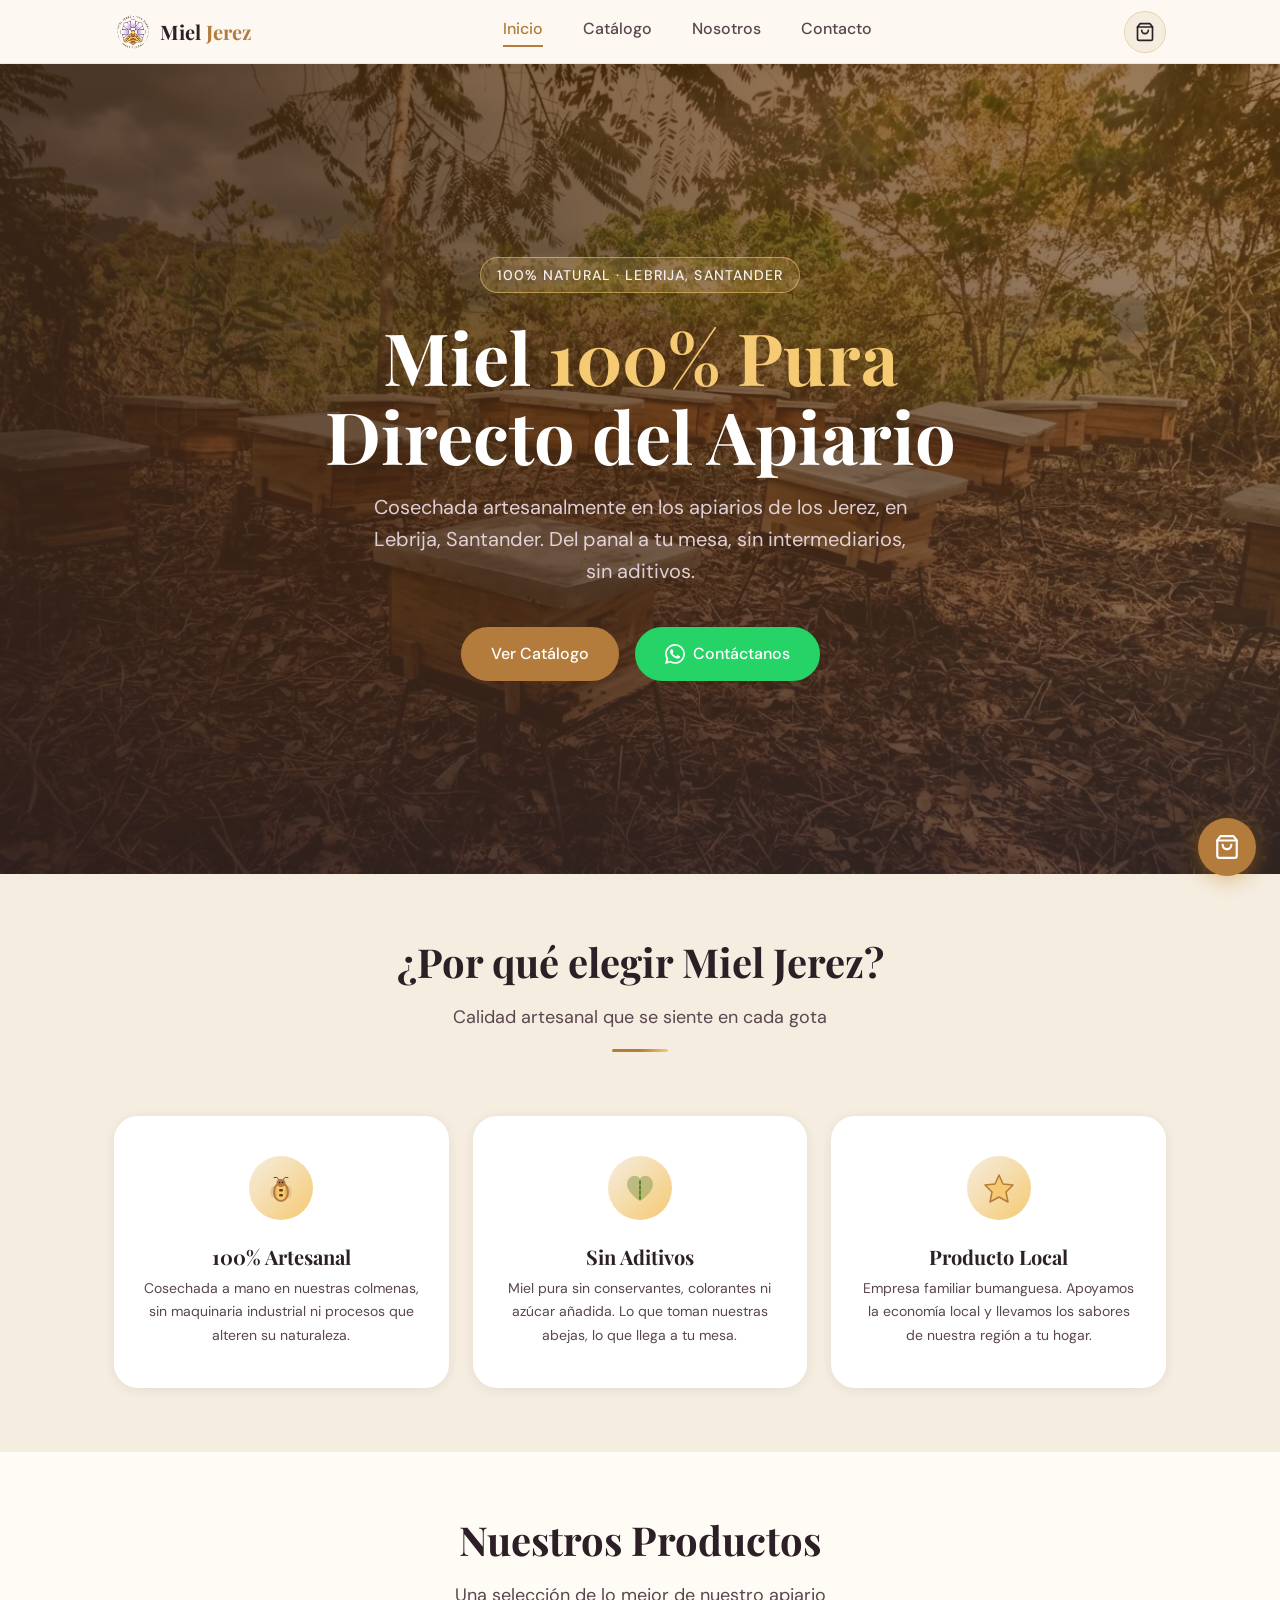
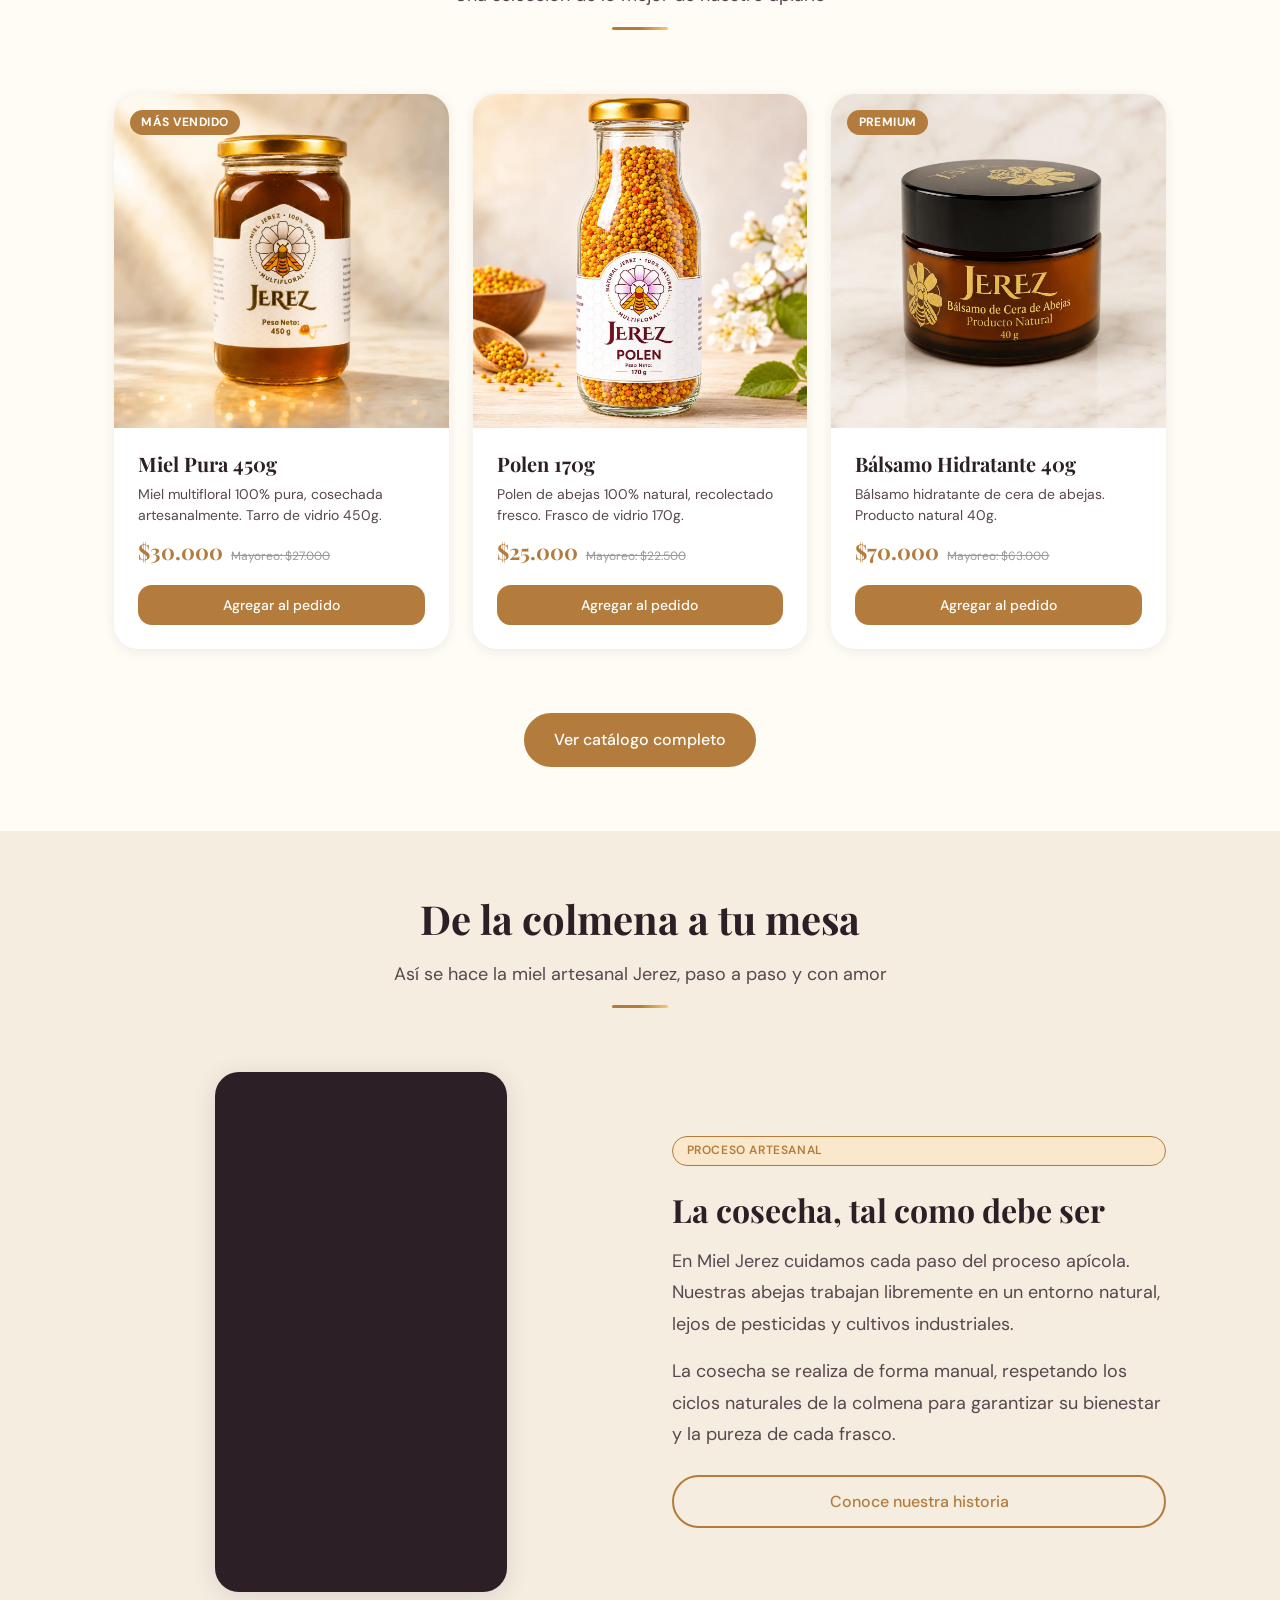
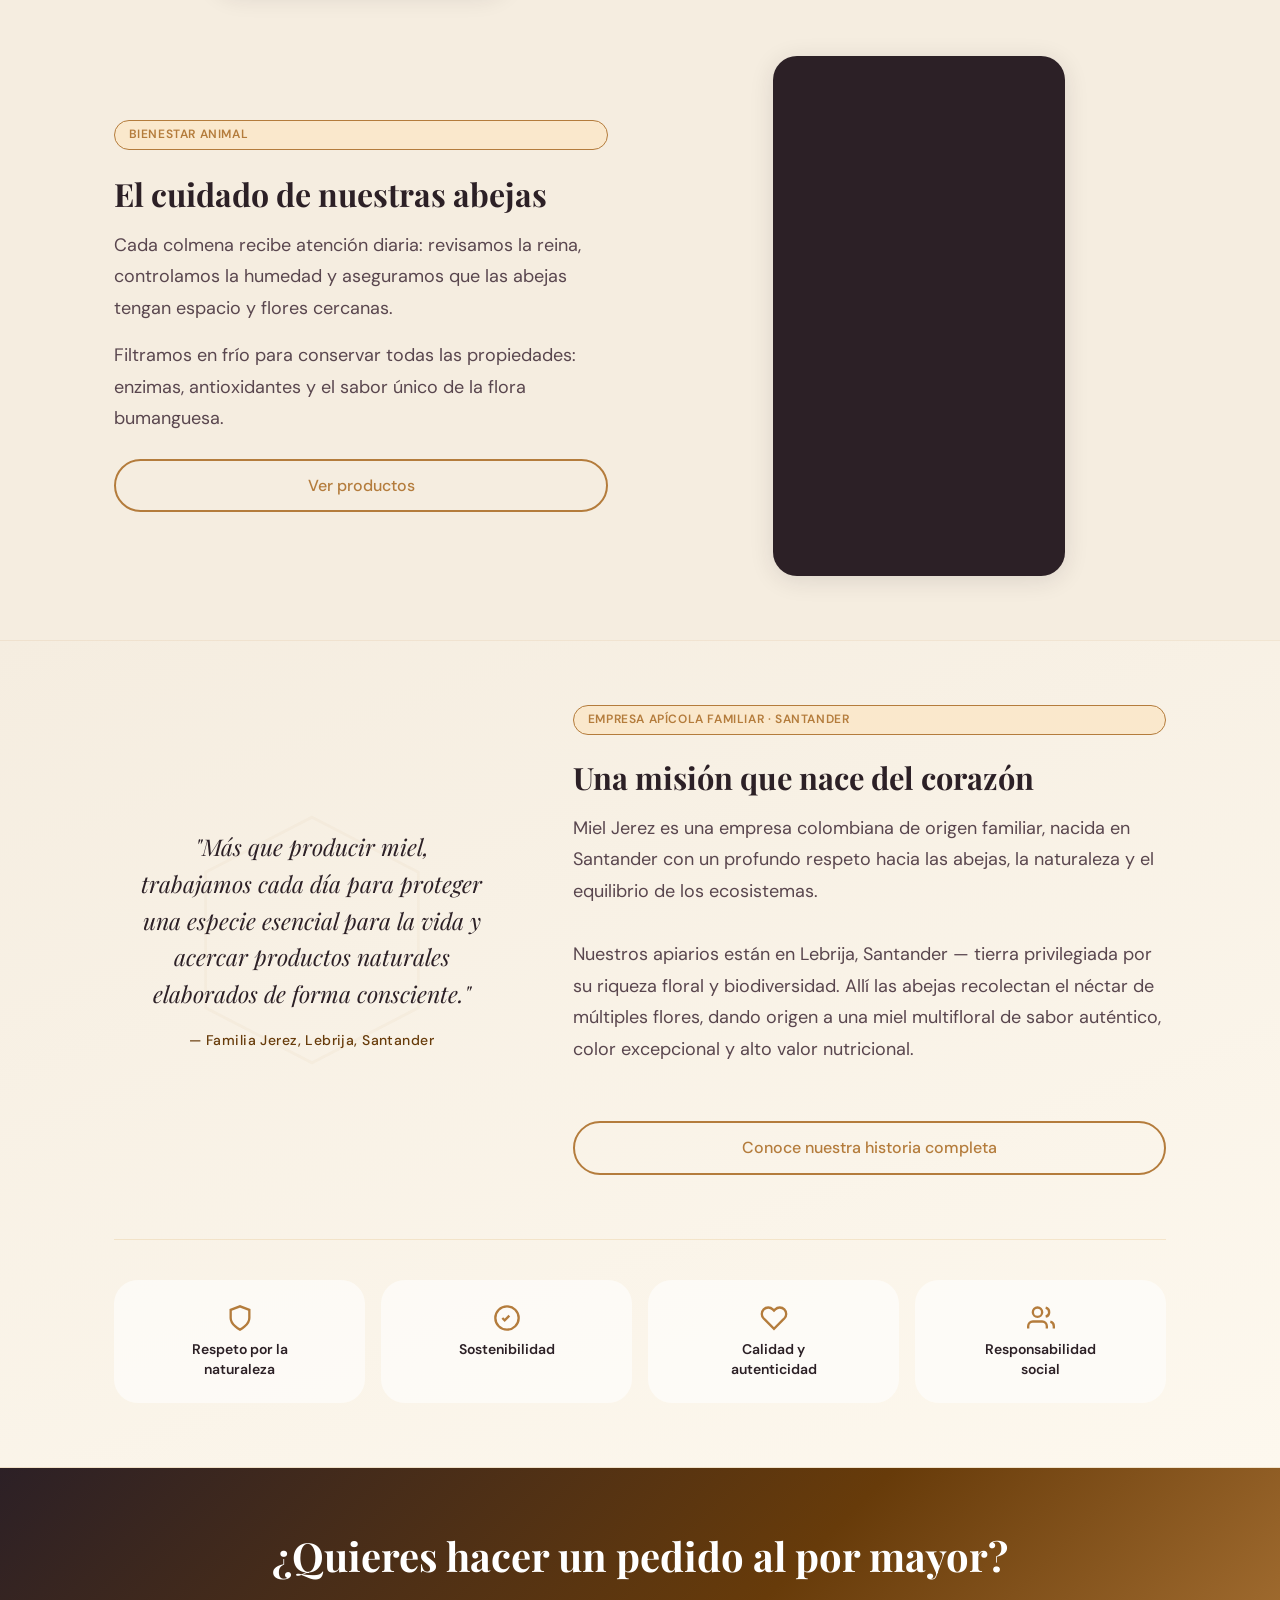
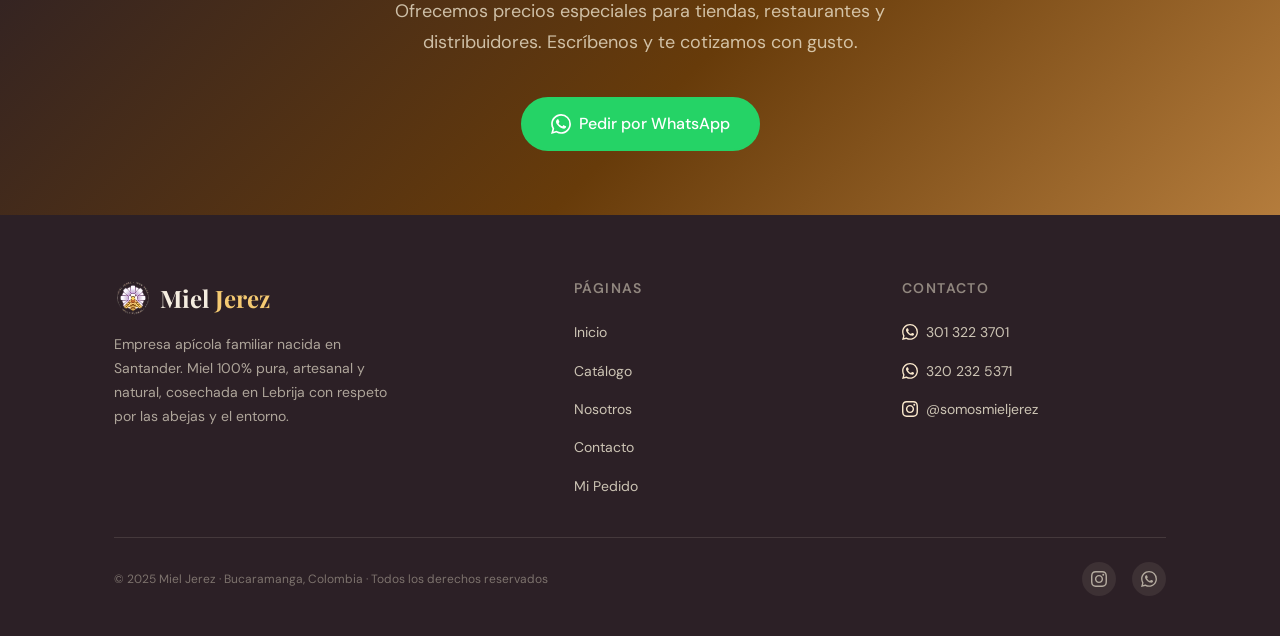
==== commit adb616bb: "actualización" ====
--- a/index.html
+++ b/index.html
@@ -1,402 +1,901 @@
-<!DOCTYPE html>
+<!doctype html>
 <html lang="es">
-<head>
-  <meta charset="UTF-8">
-  <meta name="viewport" content="width=device-width, initial-scale=1.0">
-  <meta name="description" content="Miel Jerez — Miel 100% pura, artesanal y natural. Directamente del apiario a tu mesa. Bucaramanga, Colombia.">
-  <title>Miel Jerez · Miel Pura Natural · Bucaramanga</title>
-
-  <!-- Favicon -->
-  <link rel="icon" type="image/webp" href="img/logos/favicon.webp">
-
-  <!-- Google Fonts -->
-  <link rel="preconnect" href="https://fonts.googleapis.com">
-  <link rel="preconnect" href="https://fonts.gstatic.com" crossorigin>
-  <link href="https://fonts.googleapis.com/css2?family=Playfair+Display:wght@400;700&family=DM+Sans:wght@300;400;500&display=swap" rel="stylesheet">
-
-  <!-- CSS -->
-  <link rel="stylesheet" href="css/variables.css">
-  <link rel="stylesheet" href="css/base.css">
-  <link rel="stylesheet" href="css/nav.css">
-  <link rel="stylesheet" href="css/components.css">
-  <link rel="stylesheet" href="css/pages.css">
-</head>
-<body>
-
-<!-- ===== NAVBAR ===== -->
-<nav class="navbar" role="navigation" aria-label="Navegación principal">
-  <div class="container navbar-inner">
-    <a href="index.html" class="navbar-logo" aria-label="Miel Jerez inicio">
-      <img src="img/logos/logo.webp" class="navbar-logo-img" alt="Logo Miel Jerez" width="38" height="38">
-      <span class="navbar-logo-texto">Miel <span>Jerez</span></span>
-    </a>
-
-    <div class="navbar-links" role="list">
-      <a href="index.html" role="listitem">Inicio</a>
-      <a href="catalogo.html" role="listitem">Catálogo</a>
-      <a href="nosotros.html" role="listitem">Nosotros</a>
-      <a href="contacto.html" role="listitem">Contacto</a>
-    </div>
-
-    <div class="navbar-acciones">
-      <a href="carrito.html" class="btn-carrito" aria-label="Ver carrito de compras">
-        <svg viewBox="0 0 24 24" fill="none" stroke="currentColor" stroke-width="2" stroke-linecap="round" stroke-linejoin="round" aria-hidden="true">
-          <path d="M6 2 L3 6 v14a2 2 0 0 0 2 2h14a2 2 0 0 0 2-2V6l-3-4z"/>
-          <line x1="3" y1="6" x2="21" y2="6"/>
-          <path d="M16 10a4 4 0 0 1-8 0"/>
+  <head>
+    <meta charset="UTF-8" />
+    <meta name="viewport" content="width=device-width, initial-scale=1.0" />
+    <meta
+      name="description"
+      content="Miel Jerez vende miel 100% pura y artesanal desde Lebrija, Santander. Compra miel natural con entrega en Bucaramanga."
+    />
+    <title>Miel Jerez | Miel Pura Artesanal de Santander</title>
+    <meta
+      property="og:title"
+      content="Miel Jerez | Miel Pura Artesanal de Santander"
+    />
+    <meta
+      property="og:description"
+      content="Miel Jerez vende miel 100% pura y artesanal desde Lebrija, Santander. Compra miel natural con entrega en Bucaramanga."
+    />
+    <meta property="og:type" content="website" />
+    <meta property="og:url" content="https://mieljerez.com.co/" />
+    <meta
+      property="og:image"
+      content="https://mieljerez.com.co/img/productos/hero-apiario.webp"
+    />
+    <meta property="og:site_name" content="Miel Jerez" />
+    <meta property="og:locale" content="es_CO" />
+
+    <!-- Favicon -->
+    <link rel="icon" type="image/webp" href="img/logos/favicon.webp" />
+
+    <!-- Google Fonts -->
+    <link rel="preconnect" href="https://fonts.googleapis.com" />
+    <link rel="preconnect" href="https://fonts.gstatic.com" crossorigin />
+    <link
+      href="https://fonts.googleapis.com/css2?family=Playfair+Display:wght@400;700&family=DM+Sans:wght@300;400;500&display=swap"
+      rel="stylesheet"
+    />
+
+    <!-- CSS -->
+    <link rel="stylesheet" href="css/variables.css" />
+    <link rel="stylesheet" href="css/base.css" />
+    <link rel="stylesheet" href="css/nav.css" />
+    <link rel="stylesheet" href="css/components.css" />
+    <link rel="stylesheet" href="css/pages.css" />
+  </head>
+  <body>
+    <!-- ===== NAVBAR ===== -->
+    <nav class="navbar" role="navigation" aria-label="Navegación principal">
+      <div class="container navbar-inner">
+        <a href="index.html" class="navbar-logo" aria-label="Miel Jerez inicio">
+          <img
+            src="img/logos/logo.webp"
+            class="navbar-logo-img"
+            alt="Logo Miel Jerez"
+            width="38"
+            height="38"
+          />
+          <span class="navbar-logo-texto">Miel <span>Jerez</span></span>
+        </a>
+
+        <div class="navbar-links" role="list">
+          <a href="index.html" role="listitem">Inicio</a>
+          <a href="catalogo.html" role="listitem">Catálogo</a>
+          <a href="nosotros.html" role="listitem">Nosotros</a>
+          <a href="contacto.html" role="listitem">Contacto</a>
+        </div>
+
+        <div class="navbar-acciones">
+          <a
+            href="carrito.html"
+            class="btn-carrito"
+            aria-label="Ver carrito de compras"
+          >
+            <svg
+              viewBox="0 0 24 24"
+              fill="none"
+              stroke="currentColor"
+              stroke-width="2"
+              stroke-linecap="round"
+              stroke-linejoin="round"
+              aria-hidden="true"
+            >
+              <path d="M6 2 L3 6 v14a2 2 0 0 0 2 2h14a2 2 0 0 0 2-2V6l-3-4z" />
+              <line x1="3" y1="6" x2="21" y2="6" />
+              <path d="M16 10a4 4 0 0 1-8 0" />
+            </svg>
+            <span class="carrito-badge" aria-live="polite">0</span>
+          </a>
+          <button
+            class="navbar-hamburguesa"
+            aria-label="Abrir menú"
+            aria-expanded="false"
+          >
+            <span></span><span></span><span></span>
+          </button>
+        </div>
+      </div>
+    </nav>
+
+    <!-- ===== HERO ===== -->
+    <section class="hero-section" aria-label="Bienvenida">
+      <!-- Foto de fondo del apiario (carga prioritaria) -->
+      <img
+        src="img/productos/hero-apiario.webp"
+        class="hero-bg-img"
+        alt=""
+        aria-hidden="true"
+        fetchpriority="high"
+      />
+
+      <!-- Hexágonos decorativos flotantes -->
+      <div class="hero-hexagonos" aria-hidden="true">
+        <svg class="hex-deco" width="90" height="104" viewBox="0 0 90 104">
+          <polygon
+            points="45,2 88,26 88,78 45,102 2,78 2,26"
+            fill="none"
+            stroke="#F5CA72"
+            stroke-width="2"
+          />
         </svg>
-        <span class="carrito-badge" aria-live="polite">0</span>
-      </a>
-      <button class="navbar-hamburguesa" aria-label="Abrir menú" aria-expanded="false">
-        <span></span><span></span><span></span>
-      </button>
-    </div>
-  </div>
-</nav>
-
-<!-- ===== HERO ===== -->
-<section class="hero-section" aria-label="Bienvenida">
-  <!-- Foto de fondo del apiario (carga prioritaria) -->
-  <img src="img/productos/hero-apiario.webp"
-       class="hero-bg-img"
-       alt=""
-       aria-hidden="true"
-       fetchpriority="high">
-
-  <!-- Hexágonos decorativos flotantes -->
-  <div class="hero-hexagonos" aria-hidden="true">
-    <svg class="hex-deco" width="90" height="104" viewBox="0 0 90 104"><polygon points="45,2 88,26 88,78 45,102 2,78 2,26" fill="none" stroke="#F5CA72" stroke-width="2"/></svg>
-    <svg class="hex-deco" width="56" height="64" viewBox="0 0 56 64"><polygon points="28,2 54,16 54,48 28,62 2,48 2,16" fill="#F5CA72"/></svg>
-    <svg class="hex-deco" width="120" height="138" viewBox="0 0 120 138"><polygon points="60,2 118,32 118,106 60,136 2,106 2,32" fill="none" stroke="#B47C3C" stroke-width="2.5"/></svg>
-    <svg class="hex-deco" width="70" height="80" viewBox="0 0 70 80"><polygon points="35,2 68,20 68,60 35,78 2,60 2,20" fill="#B47C3C"/></svg>
-    <svg class="hex-deco" width="44" height="50" viewBox="0 0 44 50"><polygon points="22,2 42,13 42,37 22,48 2,37 2,13" fill="none" stroke="#F5CA72" stroke-width="2"/></svg>
-    <svg class="hex-deco" width="100" height="115" viewBox="0 0 100 115"><polygon points="50,2 98,27 98,88 50,113 2,88 2,27" fill="none" stroke="#DBC8DC" stroke-width="1.5"/></svg>
-    <svg class="hex-deco" width="60" height="69" viewBox="0 0 60 69"><polygon points="30,2 58,17 58,52 30,67 2,52 2,17" fill="#F5CA72"/></svg>
-    <svg class="hex-deco" width="36" height="42" viewBox="0 0 36 42"><polygon points="18,2 34,11 34,31 18,40 2,31 2,11" fill="#DBC8DC"/></svg>
-  </div>
-
-  <div class="hero-overlay" aria-hidden="true"></div>
-
-  <div class="hero-contenido">
-    <span class="hero-badge">100% Natural · Lebrija, Santander</span>
-    <h1 class="hero-titulo">Miel <span>100% Pura</span><br>Directo del Apiario</h1>
-    <p class="hero-subtitulo">Cosechada artesanalmente en los apiarios de los Jerez, en Lebrija, Santander. Del panal a tu mesa, sin intermediarios, sin aditivos.</p>
-    <div class="hero-botones">
-      <a href="catalogo.html" class="btn btn-primario">Ver Catálogo</a>
-      <a href="https://wa.me/573013223701?text=Hola!%20Me%20gustaria%20conocer%20mas%20sobre%20los%20productos%20de%20Miel%20Jerez.%20Me%20pueden%20ayudar%3F" class="btn btn-whatsapp" target="_blank" rel="noopener" aria-label="Contactar por WhatsApp">
-        <svg viewBox="0 0 24 24" fill="currentColor" aria-hidden="true"><path d="M17.472 14.382c-.297-.149-1.758-.867-2.03-.967-.273-.099-.471-.148-.67.15-.197.297-.767.966-.94 1.164-.173.199-.347.223-.644.075-.297-.15-1.255-.463-2.39-1.475-.883-.788-1.48-1.761-1.653-2.059-.173-.297-.018-.458.13-.606.134-.133.298-.347.446-.52.149-.174.198-.298.298-.497.099-.198.05-.371-.025-.52-.075-.149-.669-1.612-.916-2.207-.242-.579-.487-.5-.669-.51-.173-.008-.371-.01-.57-.01-.198 0-.52.074-.792.372-.272.297-1.04 1.016-1.04 2.479 0 1.462 1.065 2.875 1.213 3.074.149.198 2.096 3.2 5.077 4.487.709.306 1.262.489 1.694.625.712.227 1.36.195 1.871.118.571-.085 1.758-.719 2.006-1.413.248-.694.248-1.289.173-1.413-.074-.124-.272-.198-.57-.347m-5.421 7.403h-.004a9.87 9.87 0 01-5.031-1.378l-.361-.214-3.741.982.998-3.648-.235-.374a9.86 9.86 0 01-1.51-5.26c.001-5.45 4.436-9.884 9.888-9.884 2.64 0 5.122 1.03 6.988 2.898a9.825 9.825 0 012.893 6.994c-.003 5.45-4.437 9.884-9.885 9.884m8.413-18.297A11.815 11.815 0 0012.05 0C5.495 0 .16 5.335.157 11.892c0 2.096.547 4.142 1.588 5.945L.057 24l6.305-1.654a11.882 11.882 0 005.683 1.448h.005c6.554 0 11.89-5.335 11.893-11.893a11.821 11.821 0 00-3.48-8.413z"/></svg>
-        Contáctanos
-      </a>
-    </div>
-  </div>
-</section>
-
-<!-- ===== POR QUÉ ELEGIRNOS ===== -->
-<section class="seccion" style="background: var(--crema);" aria-labelledby="titulo-beneficios">
-  <div class="container">
-    <div class="seccion-titulo">
-      <h2 id="titulo-beneficios">¿Por qué elegir Miel Jerez?</h2>
-      <p>Calidad artesanal que se siente en cada gota</p>
-      <span class="linea-deco"></span>
-    </div>
-
-    <div class="beneficios-grid">
-      <!-- Artesanal -->
-      <div class="beneficio-card">
-        <div class="beneficio-icono">
-          <svg viewBox="0 0 32 32" fill="none" stroke="currentColor" stroke-width="2" stroke-linecap="round" stroke-linejoin="round" aria-hidden="true">
-            <ellipse cx="16" cy="20" rx="7" ry="9" fill="#F5CA72" stroke="#B47C3C"/>
-            <ellipse cx="9" cy="20" rx="3.5" ry="6" fill="#B47C3C" opacity=".25" stroke="none"/>
-            <ellipse cx="23" cy="20" rx="3.5" ry="6" fill="#B47C3C" opacity=".25" stroke="none"/>
-            <rect x="14" y="17" width="4" height="2.5" rx="1.2" fill="#673B0A" stroke="none"/>
-            <rect x="14" y="22" width="4" height="2.5" rx="1.2" fill="#673B0A" stroke="none"/>
-            <ellipse cx="16" cy="11" rx="4.5" ry="4" fill="#B47C3C" stroke="none"/>
-            <circle cx="14.5" cy="10.5" r=".8" fill="#2C2026" stroke="none"/>
-            <circle cx="17.5" cy="10.5" r=".8" fill="#2C2026" stroke="none"/>
-            <path d="M14 7.5 Q12 4 9 5.5" stroke="#59464E" stroke-width="1" fill="none"/>
-            <path d="M18 7.5 Q20 4 23 5.5" stroke="#59464E" stroke-width="1" fill="none"/>
+        <svg class="hex-deco" width="56" height="64" viewBox="0 0 56 64">
+          <polygon points="28,2 54,16 54,48 28,62 2,48 2,16" fill="#F5CA72" />
+        </svg>
+        <svg class="hex-deco" width="120" height="138" viewBox="0 0 120 138">
+          <polygon
+            points="60,2 118,32 118,106 60,136 2,106 2,32"
+            fill="none"
+            stroke="#B47C3C"
+            stroke-width="2.5"
+          />
+        </svg>
+        <svg class="hex-deco" width="70" height="80" viewBox="0 0 70 80">
+          <polygon points="35,2 68,20 68,60 35,78 2,60 2,20" fill="#B47C3C" />
+        </svg>
+        <svg class="hex-deco" width="44" height="50" viewBox="0 0 44 50">
+          <polygon
+            points="22,2 42,13 42,37 22,48 2,37 2,13"
+            fill="none"
+            stroke="#F5CA72"
+            stroke-width="2"
+          />
+        </svg>
+        <svg class="hex-deco" width="100" height="115" viewBox="0 0 100 115">
+          <polygon
+            points="50,2 98,27 98,88 50,113 2,88 2,27"
+            fill="none"
+            stroke="#DBC8DC"
+            stroke-width="1.5"
+          />
+        </svg>
+        <svg class="hex-deco" width="60" height="69" viewBox="0 0 60 69">
+          <polygon points="30,2 58,17 58,52 30,67 2,52 2,17" fill="#F5CA72" />
+        </svg>
+        <svg class="hex-deco" width="36" height="42" viewBox="0 0 36 42">
+          <polygon points="18,2 34,11 34,31 18,40 2,31 2,11" fill="#DBC8DC" />
+        </svg>
+      </div>
+
+      <div class="hero-overlay" aria-hidden="true"></div>
+
+      <div class="hero-contenido">
+        <span class="hero-badge">100% Natural · Lebrija, Santander</span>
+        <h1 class="hero-titulo">
+          Miel <span>100% Pura</span><br />Directo del Apiario
+        </h1>
+        <p class="hero-subtitulo">
+          Cosechada artesanalmente en los apiarios de los Jerez, en Lebrija,
+          Santander. Del panal a tu mesa, sin intermediarios, sin aditivos.
+        </p>
+        <div class="hero-botones">
+          <a href="catalogo.html" class="btn btn-primario">Ver Catálogo</a>
+          <a
+            href="https://wa.me/573013223701?text=Hola!%20Me%20gustaria%20conocer%20mas%20sobre%20los%20productos%20de%20Miel%20Jerez.%20Me%20pueden%20ayudar%3F"
+            class="btn btn-whatsapp"
+            target="_blank"
+            rel="noopener"
+            aria-label="Contactar por WhatsApp"
+          >
+            <svg viewBox="0 0 24 24" fill="currentColor" aria-hidden="true">
+              <path
+                d="M17.472 14.382c-.297-.149-1.758-.867-2.03-.967-.273-.099-.471-.148-.67.15-.197.297-.767.966-.94 1.164-.173.199-.347.223-.644.075-.297-.15-1.255-.463-2.39-1.475-.883-.788-1.48-1.761-1.653-2.059-.173-.297-.018-.458.13-.606.134-.133.298-.347.446-.52.149-.174.198-.298.298-.497.099-.198.05-.371-.025-.52-.075-.149-.669-1.612-.916-2.207-.242-.579-.487-.5-.669-.51-.173-.008-.371-.01-.57-.01-.198 0-.52.074-.792.372-.272.297-1.04 1.016-1.04 2.479 0 1.462 1.065 2.875 1.213 3.074.149.198 2.096 3.2 5.077 4.487.709.306 1.262.489 1.694.625.712.227 1.36.195 1.871.118.571-.085 1.758-.719 2.006-1.413.248-.694.248-1.289.173-1.413-.074-.124-.272-.198-.57-.347m-5.421 7.403h-.004a9.87 9.87 0 01-5.031-1.378l-.361-.214-3.741.982.998-3.648-.235-.374a9.86 9.86 0 01-1.51-5.26c.001-5.45 4.436-9.884 9.888-9.884 2.64 0 5.122 1.03 6.988 2.898a9.825 9.825 0 012.893 6.994c-.003 5.45-4.437 9.884-9.885 9.884m8.413-18.297A11.815 11.815 0 0012.05 0C5.495 0 .16 5.335.157 11.892c0 2.096.547 4.142 1.588 5.945L.057 24l6.305-1.654a11.882 11.882 0 005.683 1.448h.005c6.554 0 11.89-5.335 11.893-11.893a11.821 11.821 0 00-3.48-8.413z"
+              />
+            </svg>
+            Contáctanos
+          </a>
+        </div>
+      </div>
+    </section>
+
+    <!-- ===== POR QUÉ ELEGIRNOS ===== -->
+    <section
+      class="seccion"
+      style="background: var(--crema)"
+      aria-labelledby="titulo-beneficios"
+    >
+      <div class="container">
+        <div class="seccion-titulo">
+          <h2 id="titulo-beneficios">¿Por qué elegir Miel Jerez?</h2>
+          <p>Calidad artesanal que se siente en cada gota</p>
+          <span class="linea-deco"></span>
+        </div>
+
+        <div class="beneficios-grid">
+          <!-- Artesanal -->
+          <div class="beneficio-card">
+            <div class="beneficio-icono">
+              <svg
+                viewBox="0 0 32 32"
+                fill="none"
+                stroke="currentColor"
+                stroke-width="2"
+                stroke-linecap="round"
+                stroke-linejoin="round"
+                aria-hidden="true"
+              >
+                <ellipse
+                  cx="16"
+                  cy="20"
+                  rx="7"
+                  ry="9"
+                  fill="#F5CA72"
+                  stroke="#B47C3C"
+                />
+                <ellipse
+                  cx="9"
+                  cy="20"
+                  rx="3.5"
+                  ry="6"
+                  fill="#B47C3C"
+                  opacity=".25"
+                  stroke="none"
+                />
+                <ellipse
+                  cx="23"
+                  cy="20"
+                  rx="3.5"
+                  ry="6"
+                  fill="#B47C3C"
+                  opacity=".25"
+                  stroke="none"
+                />
+                <rect
+                  x="14"
+                  y="17"
+                  width="4"
+                  height="2.5"
+                  rx="1.2"
+                  fill="#673B0A"
+                  stroke="none"
+                />
+                <rect
+                  x="14"
+                  y="22"
+                  width="4"
+                  height="2.5"
+                  rx="1.2"
+                  fill="#673B0A"
+                  stroke="none"
+                />
+                <ellipse
+                  cx="16"
+                  cy="11"
+                  rx="4.5"
+                  ry="4"
+                  fill="#B47C3C"
+                  stroke="none"
+                />
+                <circle
+                  cx="14.5"
+                  cy="10.5"
+                  r=".8"
+                  fill="#2C2026"
+                  stroke="none"
+                />
+                <circle
+                  cx="17.5"
+                  cy="10.5"
+                  r=".8"
+                  fill="#2C2026"
+                  stroke="none"
+                />
+                <path
+                  d="M14 7.5 Q12 4 9 5.5"
+                  stroke="#59464E"
+                  stroke-width="1"
+                  fill="none"
+                />
+                <path
+                  d="M18 7.5 Q20 4 23 5.5"
+                  stroke="#59464E"
+                  stroke-width="1"
+                  fill="none"
+                />
+              </svg>
+            </div>
+            <h3>100% Artesanal</h3>
+            <p>
+              Cosechada a mano en nuestras colmenas, sin maquinaria industrial
+              ni procesos que alteren su naturaleza.
+            </p>
+          </div>
+
+          <!-- Natural -->
+          <div class="beneficio-card">
+            <div class="beneficio-icono">
+              <svg
+                viewBox="0 0 32 32"
+                fill="none"
+                stroke="currentColor"
+                stroke-width="2"
+                stroke-linecap="round"
+                stroke-linejoin="round"
+                aria-hidden="true"
+              >
+                <path
+                  d="M16 28 C16 28 4 20 4 12 C4 7 8 4 12 5 C14 5.5 15.5 7 16 9 C16.5 7 18 5.5 20 5 C24 4 28 7 28 12 C28 20 16 28 16 28Z"
+                  fill="#3B6D11"
+                  opacity=".3"
+                  stroke="#3B6D11"
+                  stroke-width="2"
+                />
+                <path
+                  d="M16 9 L16 28"
+                  stroke="#3B6D11"
+                  stroke-width="1.5"
+                  stroke-dasharray="3 2"
+                />
+              </svg>
+            </div>
+            <h3>Sin Aditivos</h3>
+            <p>
+              Miel pura sin conservantes, colorantes ni azúcar añadida. Lo que
+              toman nuestras abejas, lo que llega a tu mesa.
+            </p>
+          </div>
+
+          <!-- Local -->
+          <div class="beneficio-card">
+            <div class="beneficio-icono">
+              <svg
+                viewBox="0 0 32 32"
+                fill="none"
+                stroke="currentColor"
+                stroke-width="2"
+                stroke-linecap="round"
+                stroke-linejoin="round"
+                aria-hidden="true"
+              >
+                <polygon
+                  points="16,3 20,12 30,13 23,20 25,30 16,25 7,30 9,20 2,13 12,12"
+                  fill="#F5CA72"
+                  stroke="#B47C3C"
+                  stroke-width="1.5"
+                />
+              </svg>
+            </div>
+            <h3>Producto Local</h3>
+            <p>
+              Empresa familiar bumanguesa. Apoyamos la economía local y llevamos
+              los sabores de nuestra región a tu hogar.
+            </p>
+          </div>
+        </div>
+      </div>
+    </section>
+
+    <!-- ===== PRODUCTOS DESTACADOS ===== -->
+    <section class="seccion" aria-labelledby="titulo-destacados">
+      <div class="container">
+        <div class="seccion-titulo">
+          <h2 id="titulo-destacados">Nuestros Productos</h2>
+          <p>Una selección de lo mejor de nuestro apiario</p>
+          <span class="linea-deco"></span>
+        </div>
+
+        <div class="productos-grid" id="productos-destacados">
+          <!-- Producto 1 -->
+          <article class="producto-card">
+            <div class="producto-card-img">
+              <span class="producto-badge">Más vendido</span>
+              <img
+                src="img/productos/miel-450.webp"
+                alt="Miel Pura 450g en tarro de vidrio Miel Jerez"
+                loading="lazy"
+              />
+            </div>
+            <div class="producto-card-info">
+              <h3 class="producto-nombre">Miel Pura 450g</h3>
+              <p class="producto-descripcion">
+                Miel multifloral 100% pura, cosechada artesanalmente. Tarro de
+                vidrio 450g.
+              </p>
+              <div class="producto-precios">
+                <span class="precio">$30.000</span>
+                <span class="precio-tachado">Mayoreo: $27.000</span>
+              </div>
+              <button
+                class="producto-card-btn"
+                onclick="agregarProducto(1, 'Miel Pura 450g', 30000, 'detal')"
+              >
+                Agregar al pedido
+              </button>
+            </div>
+          </article>
+
+          <!-- Producto 4 -->
+          <article class="producto-card">
+            <div class="producto-card-img">
+              <img
+                src="img/productos/polen-170.webp"
+                alt="Polen natural 170g de Miel Jerez"
+                loading="lazy"
+              />
+            </div>
+            <div class="producto-card-info">
+              <h3 class="producto-nombre">Polen 170g</h3>
+              <p class="producto-descripcion">
+                Polen de abejas 100% natural, recolectado fresco. Frasco de
+                vidrio 170g.
+              </p>
+              <div class="producto-precios">
+                <span class="precio">$25.000</span>
+                <span class="precio-tachado">Mayoreo: $22.500</span>
+              </div>
+              <button
+                class="producto-card-btn"
+                onclick="agregarProducto(4, 'Polen 170g', 25000, 'detal')"
+              >
+                Agregar al pedido
+              </button>
+            </div>
+          </article>
+
+          <!-- Producto 8 -->
+          <article class="producto-card">
+            <div class="producto-card-img">
+              <span class="producto-badge">Premium</span>
+              <img
+                src="img/productos/balsamo-40.webp"
+                alt="Bálsamo hidratante de cera de abeja 40g Miel Jerez"
+                loading="lazy"
+              />
+            </div>
+            <div class="producto-card-info">
+              <h3 class="producto-nombre">Bálsamo Hidratante 40g</h3>
+              <p class="producto-descripcion">
+                Bálsamo hidratante de cera de abejas. Producto natural 40g.
+              </p>
+              <div class="producto-precios">
+                <span class="precio">$70.000</span>
+                <span class="precio-tachado">Mayoreo: $63.000</span>
+              </div>
+              <button
+                class="producto-card-btn"
+                onclick="
+                  agregarProducto(8, 'Bálsamo Hidratante 40g', 70000, 'detal')
+                "
+              >
+                Agregar al pedido
+              </button>
+            </div>
+          </article>
+        </div>
+
+        <div style="text-align: center; margin-top: var(--esp-xxl)">
+          <a href="catalogo.html" class="btn btn-primario"
+            >Ver catálogo completo</a
+          >
+        </div>
+      </div>
+    </section>
+
+    <!-- ===== PROCESO NATURAL — Videos editoriales ===== -->
+    <section
+      class="seccion"
+      style="background: var(--crema)"
+      aria-labelledby="titulo-proceso"
+    >
+      <div class="container">
+        <div class="seccion-titulo">
+          <h2 id="titulo-proceso">De la colmena a tu mesa</h2>
+          <p>Así se hace la miel artesanal Jerez, paso a paso y con amor</p>
+          <span class="linea-deco"></span>
+        </div>
+
+        <!-- Fila 1: video izquierda · texto derecha -->
+        <div class="video-editorial-row">
+          <div class="video-editorial-wrap">
+            <video
+              src="videos/proceso.mp4"
+              autoplay
+              muted
+              loop
+              playsinline
+              preload="metadata"
+              aria-hidden="true"
+            ></video>
+            <div class="video-overlay-deco" aria-hidden="true"></div>
+          </div>
+
+          <div class="video-editorial-texto">
+            <span class="badge-natural">Proceso artesanal</span>
+            <h3>La cosecha, tal como debe ser</h3>
+            <p>
+              En Miel Jerez cuidamos cada paso del proceso apícola. Nuestras
+              abejas trabajan libremente en un entorno natural, lejos de
+              pesticidas y cultivos industriales.
+            </p>
+            <p>
+              La cosecha se realiza de forma manual, respetando los ciclos
+              naturales de la colmena para garantizar su bienestar y la pureza
+              de cada frasco.
+            </p>
+            <a
+              href="nosotros.html"
+              class="btn btn-secundario"
+              style="margin-top: var(--esp-s)"
+              >Conoce nuestra historia</a
+            >
+          </div>
+        </div>
+
+        <!-- Fila 2: texto izquierda · video derecha (invertida) -->
+        <div class="video-editorial-row invertida">
+          <div class="video-editorial-wrap">
+            <video
+              src="videos/cuidado-abejas.mp4"
+              autoplay
+              muted
+              loop
+              playsinline
+              preload="metadata"
+              aria-hidden="true"
+            ></video>
+            <div class="video-overlay-deco" aria-hidden="true"></div>
+          </div>
+
+          <div class="video-editorial-texto">
+            <span class="badge-natural">Bienestar animal</span>
+            <h3>El cuidado de nuestras abejas</h3>
+            <p>
+              Cada colmena recibe atención diaria: revisamos la reina,
+              controlamos la humedad y aseguramos que las abejas tengan espacio
+              y flores cercanas.
+            </p>
+            <p>
+              Filtramos en frío para conservar todas las propiedades: enzimas,
+              antioxidantes y el sabor único de la flora bumanguesa.
+            </p>
+            <a
+              href="catalogo.html"
+              class="btn btn-secundario"
+              style="margin-top: var(--esp-s)"
+              >Ver productos</a
+            >
+          </div>
+        </div>
+      </div>
+    </section>
+
+    <!-- ===== NUESTRA MISIÓN ===== -->
+    <section class="seccion seccion-mision" aria-labelledby="titulo-mision">
+      <div class="container">
+        <div class="mision-layout">
+          <div class="mision-cita">
+            <svg
+              class="mision-hex-deco"
+              viewBox="0 0 120 138"
+              width="120"
+              height="138"
+              aria-hidden="true"
+            >
+              <polygon
+                points="60,2 118,32 118,106 60,136 2,106 2,32"
+                fill="none"
+                stroke="var(--miel)"
+                stroke-width="1.5"
+                opacity="0.25"
+              />
+            </svg>
+            <blockquote>
+              "Más que producir miel, trabajamos cada día para proteger una
+              especie esencial para la vida y acercar productos naturales
+              elaborados de forma consciente."
+            </blockquote>
+            <cite>— Familia Jerez, Lebrija, Santander</cite>
+          </div>
+
+          <div class="mision-texto">
+            <span class="badge-natural"
+              >Empresa apícola familiar · Santander</span
+            >
+            <h2 id="titulo-mision">Una misión que nace del corazón</h2>
+            <p>
+              Miel Jerez es una empresa colombiana de origen familiar, nacida en
+              Santander con un profundo respeto hacia las abejas, la naturaleza
+              y el equilibrio de los ecosistemas.
+            </p>
+            <p style="margin-top: var(--esp-m)">
+              Nuestros apiarios están en Lebrija, Santander — tierra
+              privilegiada por su riqueza floral y biodiversidad. Allí las
+              abejas recolectan el néctar de múltiples flores, dando origen a
+              una miel multifloral de sabor auténtico, color excepcional y alto
+              valor nutricional.
+            </p>
+            <a
+              href="nosotros.html"
+              class="btn btn-secundario"
+              style="margin-top: var(--esp-xl)"
+              >Conoce nuestra historia completa</a
+            >
+          </div>
+        </div>
+
+        <div class="valores-breve">
+          <div class="valor-breve-item">
+            <svg
+              viewBox="0 0 24 24"
+              fill="none"
+              stroke="var(--lavanda)"
+              stroke-width="2"
+              width="28"
+              height="28"
+              aria-hidden="true"
+            >
+              <path d="M12 22s8-4 8-10V5l-8-3-8 3v7c0 6 8 10 8 10z" />
+            </svg>
+            <span>Respeto por la naturaleza</span>
+          </div>
+          <div class="valor-breve-item">
+            <svg
+              viewBox="0 0 24 24"
+              fill="none"
+              stroke="var(--lavanda)"
+              stroke-width="2"
+              width="28"
+              height="28"
+              aria-hidden="true"
+            >
+              <circle cx="12" cy="12" r="10" />
+              <path d="M8 12l2 2 4-4" />
+            </svg>
+            <span>Sostenibilidad</span>
+          </div>
+          <div class="valor-breve-item">
+            <svg
+              viewBox="0 0 24 24"
+              fill="none"
+              stroke="var(--lavanda)"
+              stroke-width="2"
+              width="28"
+              height="28"
+              aria-hidden="true"
+            >
+              <path
+                d="M20.84 4.61a5.5 5.5 0 0 0-7.78 0L12 5.67l-1.06-1.06a5.5 5.5 0 0 0-7.78 7.78l1.06 1.06L12 21.23l7.78-7.78 1.06-1.06a5.5 5.5 0 0 0 0-7.78z"
+              />
+            </svg>
+            <span>Calidad y autenticidad</span>
+          </div>
+          <div class="valor-breve-item">
+            <svg
+              viewBox="0 0 24 24"
+              fill="none"
+              stroke="var(--lavanda)"
+              stroke-width="2"
+              width="28"
+              height="28"
+              aria-hidden="true"
+            >
+              <path d="M17 21v-2a4 4 0 0 0-4-4H5a4 4 0 0 0-4 4v2" />
+              <circle cx="9" cy="7" r="4" />
+              <path d="M23 21v-2a4 4 0 0 0-3-3.87" />
+              <path d="M16 3.13a4 4 0 0 1 0 7.75" />
+            </svg>
+            <span>Responsabilidad social</span>
+          </div>
+        </div>
+      </div>
+    </section>
+
+    <!-- ===== CTA FINAL ===== -->
+    <section class="cta-final" aria-labelledby="titulo-cta">
+      <div class="container">
+        <h2 id="titulo-cta">¿Quieres hacer un pedido al por mayor?</h2>
+        <p>
+          Ofrecemos precios especiales para tiendas, restaurantes y
+          distribuidores. Escríbenos y te cotizamos con gusto.
+        </p>
+        <a
+          href="https://wa.me/573013223701?text=Hola!%20Estoy%20interesado%20en%20hacer%20un%20pedido%20al%20por%20mayor%20con%20Miel%20Jerez.%20Me%20podrian%20cotizar%3F"
+          class="btn btn-whatsapp"
+          target="_blank"
+          rel="noopener"
+          aria-label="Hacer pedido por WhatsApp"
+        >
+          <svg viewBox="0 0 24 24" fill="currentColor" aria-hidden="true">
+            <path
+              d="M17.472 14.382c-.297-.149-1.758-.867-2.03-.967-.273-.099-.471-.148-.67.15-.197.297-.767.966-.94 1.164-.173.199-.347.223-.644.075-.297-.15-1.255-.463-2.39-1.475-.883-.788-1.48-1.761-1.653-2.059-.173-.297-.018-.458.13-.606.134-.133.298-.347.446-.52.149-.174.198-.298.298-.497.099-.198.05-.371-.025-.52-.075-.149-.669-1.612-.916-2.207-.242-.579-.487-.5-.669-.51-.173-.008-.371-.01-.57-.01-.198 0-.52.074-.792.372-.272.297-1.04 1.016-1.04 2.479 0 1.462 1.065 2.875 1.213 3.074.149.198 2.096 3.2 5.077 4.487.709.306 1.262.489 1.694.625.712.227 1.36.195 1.871.118.571-.085 1.758-.719 2.006-1.413.248-.694.248-1.289.173-1.413-.074-.124-.272-.198-.57-.347m-5.421 7.403h-.004a9.87 9.87 0 01-5.031-1.378l-.361-.214-3.741.982.998-3.648-.235-.374a9.86 9.86 0 01-1.51-5.26c.001-5.45 4.436-9.884 9.888-9.884 2.64 0 5.122 1.03 6.988 2.898a9.825 9.825 0 012.893 6.994c-.003 5.45-4.437 9.884-9.885 9.884m8.413-18.297A11.815 11.815 0 0012.05 0C5.495 0 .16 5.335.157 11.892c0 2.096.547 4.142 1.588 5.945L.057 24l6.305-1.654a11.882 11.882 0 005.683 1.448h.005c6.554 0 11.89-5.335 11.893-11.893a11.821 11.821 0 00-3.48-8.413z"
+            />
           </svg>
-        </div>
-        <h3>100% Artesanal</h3>
-        <p>Cosechada a mano en nuestras colmenas, sin maquinaria industrial ni procesos que alteren su naturaleza.</p>
-      </div>
-
-      <!-- Natural -->
-      <div class="beneficio-card">
-        <div class="beneficio-icono">
-          <svg viewBox="0 0 32 32" fill="none" stroke="currentColor" stroke-width="2" stroke-linecap="round" stroke-linejoin="round" aria-hidden="true">
-            <path d="M16 28 C16 28 4 20 4 12 C4 7 8 4 12 5 C14 5.5 15.5 7 16 9 C16.5 7 18 5.5 20 5 C24 4 28 7 28 12 C28 20 16 28 16 28Z" fill="#3B6D11" opacity=".3" stroke="#3B6D11" stroke-width="2"/>
-            <path d="M16 9 L16 28" stroke="#3B6D11" stroke-width="1.5" stroke-dasharray="3 2"/>
-          </svg>
-        </div>
-        <h3>Sin Aditivos</h3>
-        <p>Miel pura sin conservantes, colorantes ni azúcar añadida. Lo que toman nuestras abejas, lo que llega a tu mesa.</p>
-      </div>
-
-      <!-- Local -->
-      <div class="beneficio-card">
-        <div class="beneficio-icono">
-          <svg viewBox="0 0 32 32" fill="none" stroke="currentColor" stroke-width="2" stroke-linecap="round" stroke-linejoin="round" aria-hidden="true">
-            <polygon points="16,3 20,12 30,13 23,20 25,30 16,25 7,30 9,20 2,13 12,12" fill="#F5CA72" stroke="#B47C3C" stroke-width="1.5"/>
-          </svg>
-        </div>
-        <h3>Producto Local</h3>
-        <p>Empresa familiar bumanguesa. Apoyamos la economía local y llevamos los sabores de nuestra región a tu hogar.</p>
-      </div>
-    </div>
-  </div>
-</section>
-
-<!-- ===== PRODUCTOS DESTACADOS ===== -->
-<section class="seccion" aria-labelledby="titulo-destacados">
-  <div class="container">
-    <div class="seccion-titulo">
-      <h2 id="titulo-destacados">Nuestros Productos</h2>
-      <p>Una selección de lo mejor de nuestro apiario</p>
-      <span class="linea-deco"></span>
-    </div>
-
-    <div class="productos-grid" id="productos-destacados">
-      <!-- Producto 1 -->
-      <article class="producto-card">
-        <div class="producto-card-img">
-          <span class="producto-badge">Más vendido</span>
-          <img src="img/productos/miel-450.webp" alt="Miel Pura 450g" loading="lazy">
-        </div>
-        <div class="producto-card-info">
-          <h3 class="producto-nombre">Miel Pura 450g</h3>
-          <p class="producto-descripcion">Miel multifloral 100% pura, cosechada artesanalmente. Tarro de vidrio 450g.</p>
-          <div class="producto-precios">
-            <span class="precio">$30.000</span>
-            <span class="precio-tachado">Mayoreo: $27.000</span>
-          </div>
-          <button class="producto-card-btn" onclick="agregarProducto(1,'Miel Pura 450g',30000,'detal')">Agregar al pedido</button>
-        </div>
-      </article>
-
-      <!-- Producto 4 -->
-      <article class="producto-card">
-        <div class="producto-card-img">
-          <img src="img/productos/polen-170.webp" alt="Polen Natural 170g" loading="lazy">
-        </div>
-        <div class="producto-card-info">
-          <h3 class="producto-nombre">Polen 170g</h3>
-          <p class="producto-descripcion">Polen de abejas 100% natural, recolectado fresco. Frasco de vidrio 170g.</p>
-          <div class="producto-precios">
-            <span class="precio">$25.000</span>
-            <span class="precio-tachado">Mayoreo: $22.500</span>
-          </div>
-          <button class="producto-card-btn" onclick="agregarProducto(4,'Polen 170g',25000,'detal')">Agregar al pedido</button>
-        </div>
-      </article>
-
-      <!-- Producto 8 -->
-      <article class="producto-card">
-        <div class="producto-card-img">
-          <span class="producto-badge">Premium</span>
-          <img src="img/productos/balsamo-40.webp" alt="Bálsamo Hidratante 40g" loading="lazy">
-        </div>
-        <div class="producto-card-info">
-          <h3 class="producto-nombre">Bálsamo Hidratante 40g</h3>
-          <p class="producto-descripcion">Bálsamo hidratante de cera de abejas. Producto natural 40g.</p>
-          <div class="producto-precios">
-            <span class="precio">$70.000</span>
-            <span class="precio-tachado">Mayoreo: $63.000</span>
-          </div>
-          <button class="producto-card-btn" onclick="agregarProducto(8,'Bálsamo Hidratante 40g',70000,'detal')">Agregar al pedido</button>
-        </div>
-      </article>
-    </div>
-
-    <div style="text-align:center; margin-top: var(--esp-xxl);">
-      <a href="catalogo.html" class="btn btn-primario">Ver catálogo completo</a>
-    </div>
-  </div>
-</section>
-
-<!-- ===== PROCESO NATURAL — Videos editoriales ===== -->
-<section class="seccion" style="background: var(--crema);" aria-labelledby="titulo-proceso">
-  <div class="container">
-
-    <div class="seccion-titulo">
-      <h2 id="titulo-proceso">De la colmena a tu mesa</h2>
-      <p>Así se hace la miel artesanal Jerez, paso a paso y con amor</p>
-      <span class="linea-deco"></span>
-    </div>
-
-    <!-- Fila 1: video izquierda · texto derecha -->
-    <div class="video-editorial-row">
-
-      <div class="video-editorial-wrap">
-        <video src="videos/proceso.mp4"
-               autoplay muted loop playsinline
-               preload="metadata"
-               aria-hidden="true">
-        </video>
-        <div class="video-overlay-deco" aria-hidden="true"></div>
-      </div>
-
-      <div class="video-editorial-texto">
-        <span class="badge-natural">Proceso artesanal</span>
-        <h3>La cosecha, tal como debe ser</h3>
-        <p>En Miel Jerez cuidamos cada paso del proceso apícola. Nuestras abejas trabajan libremente en un entorno natural, lejos de pesticidas y cultivos industriales.</p>
-        <p>La cosecha se realiza de forma manual, respetando los ciclos naturales de la colmena para garantizar su bienestar y la pureza de cada frasco.</p>
-        <a href="nosotros.html" class="btn btn-secundario" style="margin-top:var(--esp-s);">Conoce nuestra historia</a>
-      </div>
-
-    </div>
-
-    <!-- Fila 2: texto izquierda · video derecha (invertida) -->
-    <div class="video-editorial-row invertida">
-
-      <div class="video-editorial-wrap">
-        <video src="videos/cuidado-abejas.mp4"
-               autoplay muted loop playsinline
-               preload="metadata"
-               aria-hidden="true">
-        </video>
-        <div class="video-overlay-deco" aria-hidden="true"></div>
-      </div>
-
-      <div class="video-editorial-texto">
-        <span class="badge-natural">Bienestar animal</span>
-        <h3>El cuidado de nuestras abejas</h3>
-        <p>Cada colmena recibe atención diaria: revisamos la reina, controlamos la humedad y aseguramos que las abejas tengan espacio y flores cercanas.</p>
-        <p>Filtramos en frío para conservar todas las propiedades: enzimas, antioxidantes y el sabor único de la flora bumanguesa.</p>
-        <a href="catalogo.html" class="btn btn-secundario" style="margin-top:var(--esp-s);">Ver productos</a>
-      </div>
-
-    </div>
-
-  </div>
-</section>
-
-
-<!-- ===== NUESTRA MISIÓN ===== -->
-<section class="seccion seccion-mision" aria-labelledby="titulo-mision">
-  <div class="container">
-    <div class="mision-layout">
-
-      <div class="mision-cita">
-        <svg class="mision-hex-deco" viewBox="0 0 120 138" width="120" height="138" aria-hidden="true">
-          <polygon points="60,2 118,32 118,106 60,136 2,106 2,32" fill="none" stroke="var(--miel)" stroke-width="1.5" opacity="0.25"/>
-        </svg>
-        <blockquote>
-          "Más que producir miel, trabajamos cada día para proteger una especie esencial para la vida y acercar productos naturales elaborados de forma consciente."
-        </blockquote>
-        <cite>— Familia Jerez, Lebrija, Santander</cite>
-      </div>
-
-      <div class="mision-texto">
-        <span class="badge-natural">Empresa apícola familiar · Santander</span>
-        <h2 id="titulo-mision">Una misión que nace del corazón</h2>
-        <p>Miel Jerez es una empresa colombiana de origen familiar, nacida en Santander con un profundo respeto hacia las abejas, la naturaleza y el equilibrio de los ecosistemas.</p>
-        <p style="margin-top: var(--esp-m);">Nuestros apiarios están en Lebrija, Santander — tierra privilegiada por su riqueza floral y biodiversidad. Allí las abejas recolectan el néctar de múltiples flores, dando origen a una miel multifloral de sabor auténtico, color excepcional y alto valor nutricional.</p>
-        <a href="nosotros.html" class="btn btn-secundario" style="margin-top: var(--esp-xl);">Conoce nuestra historia completa</a>
-      </div>
-
-    </div>
-
-    <div class="valores-breve">
-      <div class="valor-breve-item">
-        <svg viewBox="0 0 24 24" fill="none" stroke="var(--lavanda)" stroke-width="2" width="28" height="28" aria-hidden="true"><path d="M12 22s8-4 8-10V5l-8-3-8 3v7c0 6 8 10 8 10z"/></svg>
-        <span>Respeto por la naturaleza</span>
-      </div>
-      <div class="valor-breve-item">
-        <svg viewBox="0 0 24 24" fill="none" stroke="var(--lavanda)" stroke-width="2" width="28" height="28" aria-hidden="true"><circle cx="12" cy="12" r="10"/><path d="M8 12l2 2 4-4"/></svg>
-        <span>Sostenibilidad</span>
-      </div>
-      <div class="valor-breve-item">
-        <svg viewBox="0 0 24 24" fill="none" stroke="var(--lavanda)" stroke-width="2" width="28" height="28" aria-hidden="true"><path d="M20.84 4.61a5.5 5.5 0 0 0-7.78 0L12 5.67l-1.06-1.06a5.5 5.5 0 0 0-7.78 7.78l1.06 1.06L12 21.23l7.78-7.78 1.06-1.06a5.5 5.5 0 0 0 0-7.78z"/></svg>
-        <span>Calidad y autenticidad</span>
-      </div>
-      <div class="valor-breve-item">
-        <svg viewBox="0 0 24 24" fill="none" stroke="var(--lavanda)" stroke-width="2" width="28" height="28" aria-hidden="true"><path d="M17 21v-2a4 4 0 0 0-4-4H5a4 4 0 0 0-4 4v2"/><circle cx="9" cy="7" r="4"/><path d="M23 21v-2a4 4 0 0 0-3-3.87"/><path d="M16 3.13a4 4 0 0 1 0 7.75"/></svg>
-        <span>Responsabilidad social</span>
-      </div>
-    </div>
-  </div>
-</section>
-
-<!-- ===== CTA FINAL ===== -->
-<section class="cta-final" aria-labelledby="titulo-cta">
-  <div class="container">
-    <h2 id="titulo-cta">¿Quieres hacer un pedido al por mayor?</h2>
-    <p>Ofrecemos precios especiales para tiendas, restaurantes y distribuidores. Escríbenos y te cotizamos con gusto.</p>
-    <a href="https://wa.me/573013223701?text=Hola!%20Estoy%20interesado%20en%20hacer%20un%20pedido%20al%20por%20mayor%20con%20Miel%20Jerez.%20Me%20podrian%20cotizar%3F" class="btn btn-whatsapp" target="_blank" rel="noopener" aria-label="Hacer pedido por WhatsApp">
-      <svg viewBox="0 0 24 24" fill="currentColor" aria-hidden="true"><path d="M17.472 14.382c-.297-.149-1.758-.867-2.03-.967-.273-.099-.471-.148-.67.15-.197.297-.767.966-.94 1.164-.173.199-.347.223-.644.075-.297-.15-1.255-.463-2.39-1.475-.883-.788-1.48-1.761-1.653-2.059-.173-.297-.018-.458.13-.606.134-.133.298-.347.446-.52.149-.174.198-.298.298-.497.099-.198.05-.371-.025-.52-.075-.149-.669-1.612-.916-2.207-.242-.579-.487-.5-.669-.51-.173-.008-.371-.01-.57-.01-.198 0-.52.074-.792.372-.272.297-1.04 1.016-1.04 2.479 0 1.462 1.065 2.875 1.213 3.074.149.198 2.096 3.2 5.077 4.487.709.306 1.262.489 1.694.625.712.227 1.36.195 1.871.118.571-.085 1.758-.719 2.006-1.413.248-.694.248-1.289.173-1.413-.074-.124-.272-.198-.57-.347m-5.421 7.403h-.004a9.87 9.87 0 01-5.031-1.378l-.361-.214-3.741.982.998-3.648-.235-.374a9.86 9.86 0 01-1.51-5.26c.001-5.45 4.436-9.884 9.888-9.884 2.64 0 5.122 1.03 6.988 2.898a9.825 9.825 0 012.893 6.994c-.003 5.45-4.437 9.884-9.885 9.884m8.413-18.297A11.815 11.815 0 0012.05 0C5.495 0 .16 5.335.157 11.892c0 2.096.547 4.142 1.588 5.945L.057 24l6.305-1.654a11.882 11.882 0 005.683 1.448h.005c6.554 0 11.89-5.335 11.893-11.893a11.821 11.821 0 00-3.48-8.413z"/></svg>
-      Pedir por WhatsApp
-    </a>
-  </div>
-</section>
-
-<!-- ===== FOOTER ===== -->
-<footer class="footer" role="contentinfo">
-  <div class="container">
-    <div class="footer-grid">
-      <div class="footer-marca">
-        <a href="index.html" class="footer-logo">
-          <img src="img/logos/logo.webp" class="navbar-logo-img" alt="Logo Miel Jerez" width="38" height="38">
-          <span class="footer-logo-texto">Miel <span>Jerez</span></span>
-        </a>
-        <p>Empresa apícola familiar nacida en Santander. Miel 100% pura, artesanal y natural, cosechada en Lebrija con respeto por las abejas y el entorno.</p>
-      </div>
-
-      <div>
-        <h4>Páginas</h4>
-        <nav class="footer-links" aria-label="Links del footer">
-          <a href="index.html">Inicio</a>
-          <a href="catalogo.html">Catálogo</a>
-          <a href="nosotros.html">Nosotros</a>
-          <a href="contacto.html">Contacto</a>
-          <a href="carrito.html">Mi Pedido</a>
-        </nav>
-      </div>
-
-      <div>
-        <h4>Contacto</h4>
-        <a href="https://wa.me/573013223701?text=Hola!%20Los%20contacto%20desde%20la%20web%20de%20Miel%20Jerez." class="footer-contacto-item" target="_blank" rel="noopener" aria-label="WhatsApp 301 322 3701">
-          <svg viewBox="0 0 24 24" fill="currentColor" aria-hidden="true"><path d="M17.472 14.382c-.297-.149-1.758-.867-2.03-.967-.273-.099-.471-.148-.67.15-.197.297-.767.966-.94 1.164-.173.199-.347.223-.644.075-.297-.15-1.255-.463-2.39-1.475-.883-.788-1.48-1.761-1.653-2.059-.173-.297-.018-.458.13-.606.134-.133.298-.347.446-.52.149-.174.198-.298.298-.497.099-.198.05-.371-.025-.52-.075-.149-.669-1.612-.916-2.207-.242-.579-.487-.5-.669-.51-.173-.008-.371-.01-.57-.01-.198 0-.52.074-.792.372-.272.297-1.04 1.016-1.04 2.479 0 1.462 1.065 2.875 1.213 3.074.149.198 2.096 3.2 5.077 4.487.709.306 1.262.489 1.694.625.712.227 1.36.195 1.871.118.571-.085 1.758-.719 2.006-1.413.248-.694.248-1.289.173-1.413-.074-.124-.272-.198-.57-.347m-5.421 7.403h-.004a9.87 9.87 0 01-5.031-1.378l-.361-.214-3.741.982.998-3.648-.235-.374a9.86 9.86 0 01-1.51-5.26c.001-5.45 4.436-9.884 9.888-9.884 2.64 0 5.122 1.03 6.988 2.898a9.825 9.825 0 012.893 6.994c-.003 5.45-4.437 9.884-9.885 9.884m8.413-18.297A11.815 11.815 0 0012.05 0C5.495 0 .16 5.335.157 11.892c0 2.096.547 4.142 1.588 5.945L.057 24l6.305-1.654a11.882 11.882 0 005.683 1.448h.005c6.554 0 11.89-5.335 11.893-11.893a11.821 11.821 0 00-3.48-8.413z"/></svg>
-          301 322 3701
-        </a>
-        <a href="https://wa.me/573202325371?text=Hola!%20Los%20contacto%20desde%20la%20web%20de%20Miel%20Jerez." class="footer-contacto-item" target="_blank" rel="noopener" aria-label="WhatsApp 320 232 5371">
-          <svg viewBox="0 0 24 24" fill="currentColor" aria-hidden="true"><path d="M17.472 14.382c-.297-.149-1.758-.867-2.03-.967-.273-.099-.471-.148-.67.15-.197.297-.767.966-.94 1.164-.173.199-.347.223-.644.075-.297-.15-1.255-.463-2.39-1.475-.883-.788-1.48-1.761-1.653-2.059-.173-.297-.018-.458.13-.606.134-.133.298-.347.446-.52.149-.174.198-.298.298-.497.099-.198.05-.371-.025-.52-.075-.149-.669-1.612-.916-2.207-.242-.579-.487-.5-.669-.51-.173-.008-.371-.01-.57-.01-.198 0-.52.074-.792.372-.272.297-1.04 1.016-1.04 2.479 0 1.462 1.065 2.875 1.213 3.074.149.198 2.096 3.2 5.077 4.487.709.306 1.262.489 1.694.625.712.227 1.36.195 1.871.118.571-.085 1.758-.719 2.006-1.413.248-.694.248-1.289.173-1.413-.074-.124-.272-.198-.57-.347m-5.421 7.403h-.004a9.87 9.87 0 01-5.031-1.378l-.361-.214-3.741.982.998-3.648-.235-.374a9.86 9.86 0 01-1.51-5.26c.001-5.45 4.436-9.884 9.888-9.884 2.64 0 5.122 1.03 6.988 2.898a9.825 9.825 0 012.893 6.994c-.003 5.45-4.437 9.884-9.885 9.884m8.413-18.297A11.815 11.815 0 0012.05 0C5.495 0 .16 5.335.157 11.892c0 2.096.547 4.142 1.588 5.945L.057 24l6.305-1.654a11.882 11.882 0 005.683 1.448h.005c6.554 0 11.89-5.335 11.893-11.893a11.821 11.821 0 00-3.48-8.413z"/></svg>
-          320 232 5371
-        </a>
-        <a href="https://instagram.com/somosmieljerez" class="footer-contacto-item" target="_blank" rel="noopener" aria-label="Instagram @somosmieljerez">
-          <svg viewBox="0 0 24 24" fill="currentColor" aria-hidden="true"><path d="M12 2.163c3.204 0 3.584.012 4.85.07 3.252.148 4.771 1.691 4.919 4.919.058 1.265.069 1.645.069 4.849 0 3.205-.012 3.584-.069 4.849-.149 3.225-1.664 4.771-4.919 4.919-1.266.058-1.644.07-4.85.07-3.204 0-3.584-.012-4.849-.07-3.26-.149-4.771-1.699-4.919-4.92-.058-1.265-.07-1.644-.07-4.849 0-3.204.013-3.583.07-4.849.149-3.227 1.664-4.771 4.919-4.919 1.266-.057 1.645-.069 4.849-.069zm0-2.163c-3.259 0-3.667.014-4.947.072-4.358.2-6.78 2.618-6.98 6.98-.059 1.281-.073 1.689-.073 4.948 0 3.259.014 3.668.072 4.948.2 4.358 2.618 6.78 6.98 6.98 1.281.058 1.689.072 4.948.072 3.259 0 3.668-.014 4.948-.072 4.354-.2 6.782-2.618 6.979-6.98.059-1.28.073-1.689.073-4.948 0-3.259-.014-3.667-.072-4.947-.196-4.354-2.617-6.78-6.979-6.98-1.281-.059-1.69-.073-4.949-.073zm0 5.838c-3.403 0-6.162 2.759-6.162 6.162s2.759 6.163 6.162 6.163 6.162-2.759 6.162-6.163c0-3.403-2.759-6.162-6.162-6.162zm0 10.162c-2.209 0-4-1.79-4-4 0-2.209 1.791-4 4-4s4 1.791 4 4c0 2.21-1.791 4-4 4zm6.406-11.845c-.796 0-1.441.645-1.441 1.44s.645 1.44 1.441 1.44c.795 0 1.439-.645 1.439-1.44s-.644-1.44-1.439-1.44z"/></svg>
-          @somosmieljerez
+          Pedir por WhatsApp
         </a>
       </div>
-    </div>
-
-    <div class="footer-bottom">
-      <p class="footer-copyright">© 2025 Miel Jerez · Bucaramanga, Colombia · Todos los derechos reservados</p>
-      <div class="footer-redes">
-        <a href="https://instagram.com/somosmieljerez" target="_blank" rel="noopener" aria-label="Instagram">
-          <svg viewBox="0 0 24 24" fill="currentColor" aria-hidden="true"><path d="M12 2.163c3.204 0 3.584.012 4.85.07 3.252.148 4.771 1.691 4.919 4.919.058 1.265.069 1.645.069 4.849 0 3.205-.012 3.584-.069 4.849-.149 3.225-1.664 4.771-4.919 4.919-1.266.058-1.644.07-4.85.07-3.204 0-3.584-.012-4.849-.07-3.26-.149-4.771-1.699-4.919-4.92-.058-1.265-.07-1.644-.07-4.849 0-3.204.013-3.583.07-4.849.149-3.227 1.664-4.771 4.919-4.919 1.266-.057 1.645-.069 4.849-.069zm0-2.163c-3.259 0-3.667.014-4.947.072-4.358.2-6.78 2.618-6.98 6.98-.059 1.281-.073 1.689-.073 4.948 0 3.259.014 3.668.072 4.948.2 4.358 2.618 6.78 6.98 6.98 1.281.058 1.689.072 4.948.072 3.259 0 3.668-.014 4.948-.072 4.354-.2 6.782-2.618 6.979-6.98.059-1.28.073-1.689.073-4.948 0-3.259-.014-3.667-.072-4.947-.196-4.354-2.617-6.78-6.979-6.98-1.281-.059-1.69-.073-4.949-.073zm0 5.838c-3.403 0-6.162 2.759-6.162 6.162s2.759 6.163 6.162 6.163 6.162-2.759 6.162-6.163c0-3.403-2.759-6.162-6.162-6.162zm0 10.162c-2.209 0-4-1.79-4-4 0-2.209 1.791-4 4-4s4 1.791 4 4c0 2.21-1.791 4-4 4zm6.406-11.845c-.796 0-1.441.645-1.441 1.44s.645 1.44 1.441 1.44c.795 0 1.439-.645 1.439-1.44s-.644-1.44-1.439-1.44z"/></svg>
-        </a>
-        <a href="https://wa.me/573013223701?text=Hola!%20Los%20contacto%20desde%20la%20web%20de%20Miel%20Jerez." target="_blank" rel="noopener" aria-label="WhatsApp">
-          <svg viewBox="0 0 24 24" fill="currentColor" aria-hidden="true"><path d="M17.472 14.382c-.297-.149-1.758-.867-2.03-.967-.273-.099-.471-.148-.67.15-.197.297-.767.966-.94 1.164-.173.199-.347.223-.644.075-.297-.15-1.255-.463-2.39-1.475-.883-.788-1.48-1.761-1.653-2.059-.173-.297-.018-.458.13-.606.134-.133.298-.347.446-.52.149-.174.198-.298.298-.497.099-.198.05-.371-.025-.52-.075-.149-.669-1.612-.916-2.207-.242-.579-.487-.5-.669-.51-.173-.008-.371-.01-.57-.01-.198 0-.52.074-.792.372-.272.297-1.04 1.016-1.04 2.479 0 1.462 1.065 2.875 1.213 3.074.149.198 2.096 3.2 5.077 4.487.709.306 1.262.489 1.694.625.712.227 1.36.195 1.871.118.571-.085 1.758-.719 2.006-1.413.248-.694.248-1.289.173-1.413-.074-.124-.272-.198-.57-.347m-5.421 7.403h-.004a9.87 9.87 0 01-5.031-1.378l-.361-.214-3.741.982.998-3.648-.235-.374a9.86 9.86 0 01-1.51-5.26c.001-5.45 4.436-9.884 9.888-9.884 2.64 0 5.122 1.03 6.988 2.898a9.825 9.825 0 012.893 6.994c-.003 5.45-4.437 9.884-9.885 9.884m8.413-18.297A11.815 11.815 0 0012.05 0C5.495 0 .16 5.335.157 11.892c0 2.096.547 4.142 1.588 5.945L.057 24l6.305-1.654a11.882 11.882 0 005.683 1.448h.005c6.554 0 11.89-5.335 11.893-11.893a11.821 11.821 0 00-3.48-8.413z"/></svg>
-        </a>
+    </section>
+
+    <!-- ===== FOOTER ===== -->
+    <footer class="footer" role="contentinfo">
+      <div class="container">
+        <div class="footer-grid">
+          <div class="footer-marca">
+            <a href="index.html" class="footer-logo">
+              <img
+                src="img/logos/logo.webp"
+                class="navbar-logo-img"
+                alt="Logo Miel Jerez"
+                width="38"
+                height="38"
+              />
+              <span class="footer-logo-texto">Miel <span>Jerez</span></span>
+            </a>
+            <p>
+              Empresa apícola familiar nacida en Santander. Miel 100% pura,
+              artesanal y natural, cosechada en Lebrija con respeto por las
+              abejas y el entorno.
+            </p>
+          </div>
+
+          <div>
+            <h4>Páginas</h4>
+            <nav class="footer-links" aria-label="Links del footer">
+              <a href="index.html">Inicio</a>
+              <a href="catalogo.html">Catálogo</a>
+              <a href="nosotros.html">Nosotros</a>
+              <a href="contacto.html">Contacto</a>
+              <a href="carrito.html">Mi Pedido</a>
+            </nav>
+          </div>
+
+          <div>
+            <h4>Contacto</h4>
+            <a
+              href="https://wa.me/573013223701?text=Hola!%20Los%20contacto%20desde%20la%20web%20de%20Miel%20Jerez."
+              class="footer-contacto-item"
+              target="_blank"
+              rel="noopener"
+              aria-label="WhatsApp 301 322 3701"
+            >
+              <svg viewBox="0 0 24 24" fill="currentColor" aria-hidden="true">
+                <path
+                  d="M17.472 14.382c-.297-.149-1.758-.867-2.03-.967-.273-.099-.471-.148-.67.15-.197.297-.767.966-.94 1.164-.173.199-.347.223-.644.075-.297-.15-1.255-.463-2.39-1.475-.883-.788-1.48-1.761-1.653-2.059-.173-.297-.018-.458.13-.606.134-.133.298-.347.446-.52.149-.174.198-.298.298-.497.099-.198.05-.371-.025-.52-.075-.149-.669-1.612-.916-2.207-.242-.579-.487-.5-.669-.51-.173-.008-.371-.01-.57-.01-.198 0-.52.074-.792.372-.272.297-1.04 1.016-1.04 2.479 0 1.462 1.065 2.875 1.213 3.074.149.198 2.096 3.2 5.077 4.487.709.306 1.262.489 1.694.625.712.227 1.36.195 1.871.118.571-.085 1.758-.719 2.006-1.413.248-.694.248-1.289.173-1.413-.074-.124-.272-.198-.57-.347m-5.421 7.403h-.004a9.87 9.87 0 01-5.031-1.378l-.361-.214-3.741.982.998-3.648-.235-.374a9.86 9.86 0 01-1.51-5.26c.001-5.45 4.436-9.884 9.888-9.884 2.64 0 5.122 1.03 6.988 2.898a9.825 9.825 0 012.893 6.994c-.003 5.45-4.437 9.884-9.885 9.884m8.413-18.297A11.815 11.815 0 0012.05 0C5.495 0 .16 5.335.157 11.892c0 2.096.547 4.142 1.588 5.945L.057 24l6.305-1.654a11.882 11.882 0 005.683 1.448h.005c6.554 0 11.89-5.335 11.893-11.893a11.821 11.821 0 00-3.48-8.413z"
+                />
+              </svg>
+              301 322 3701
+            </a>
+            <a
+              href="https://wa.me/573202325371?text=Hola!%20Los%20contacto%20desde%20la%20web%20de%20Miel%20Jerez."
+              class="footer-contacto-item"
+              target="_blank"
+              rel="noopener"
+              aria-label="WhatsApp 320 232 5371"
+            >
+              <svg viewBox="0 0 24 24" fill="currentColor" aria-hidden="true">
+                <path
+                  d="M17.472 14.382c-.297-.149-1.758-.867-2.03-.967-.273-.099-.471-.148-.67.15-.197.297-.767.966-.94 1.164-.173.199-.347.223-.644.075-.297-.15-1.255-.463-2.39-1.475-.883-.788-1.48-1.761-1.653-2.059-.173-.297-.018-.458.13-.606.134-.133.298-.347.446-.52.149-.174.198-.298.298-.497.099-.198.05-.371-.025-.52-.075-.149-.669-1.612-.916-2.207-.242-.579-.487-.5-.669-.51-.173-.008-.371-.01-.57-.01-.198 0-.52.074-.792.372-.272.297-1.04 1.016-1.04 2.479 0 1.462 1.065 2.875 1.213 3.074.149.198 2.096 3.2 5.077 4.487.709.306 1.262.489 1.694.625.712.227 1.36.195 1.871.118.571-.085 1.758-.719 2.006-1.413.248-.694.248-1.289.173-1.413-.074-.124-.272-.198-.57-.347m-5.421 7.403h-.004a9.87 9.87 0 01-5.031-1.378l-.361-.214-3.741.982.998-3.648-.235-.374a9.86 9.86 0 01-1.51-5.26c.001-5.45 4.436-9.884 9.888-9.884 2.64 0 5.122 1.03 6.988 2.898a9.825 9.825 0 012.893 6.994c-.003 5.45-4.437 9.884-9.885 9.884m8.413-18.297A11.815 11.815 0 0012.05 0C5.495 0 .16 5.335.157 11.892c0 2.096.547 4.142 1.588 5.945L.057 24l6.305-1.654a11.882 11.882 0 005.683 1.448h.005c6.554 0 11.89-5.335 11.893-11.893a11.821 11.821 0 00-3.48-8.413z"
+                />
+              </svg>
+              320 232 5371
+            </a>
+            <a
+              href="https://instagram.com/somosmieljerez"
+              class="footer-contacto-item"
+              target="_blank"
+              rel="noopener"
+              aria-label="Instagram @somosmieljerez"
+            >
+              <svg viewBox="0 0 24 24" fill="currentColor" aria-hidden="true">
+                <path
+                  d="M12 2.163c3.204 0 3.584.012 4.85.07 3.252.148 4.771 1.691 4.919 4.919.058 1.265.069 1.645.069 4.849 0 3.205-.012 3.584-.069 4.849-.149 3.225-1.664 4.771-4.919 4.919-1.266.058-1.644.07-4.85.07-3.204 0-3.584-.012-4.849-.07-3.26-.149-4.771-1.699-4.919-4.92-.058-1.265-.07-1.644-.07-4.849 0-3.204.013-3.583.07-4.849.149-3.227 1.664-4.771 4.919-4.919 1.266-.057 1.645-.069 4.849-.069zm0-2.163c-3.259 0-3.667.014-4.947.072-4.358.2-6.78 2.618-6.98 6.98-.059 1.281-.073 1.689-.073 4.948 0 3.259.014 3.668.072 4.948.2 4.358 2.618 6.78 6.98 6.98 1.281.058 1.689.072 4.948.072 3.259 0 3.668-.014 4.948-.072 4.354-.2 6.782-2.618 6.979-6.98.059-1.28.073-1.689.073-4.948 0-3.259-.014-3.667-.072-4.947-.196-4.354-2.617-6.78-6.979-6.98-1.281-.059-1.69-.073-4.949-.073zm0 5.838c-3.403 0-6.162 2.759-6.162 6.162s2.759 6.163 6.162 6.163 6.162-2.759 6.162-6.163c0-3.403-2.759-6.162-6.162-6.162zm0 10.162c-2.209 0-4-1.79-4-4 0-2.209 1.791-4 4-4s4 1.791 4 4c0 2.21-1.791 4-4 4zm6.406-11.845c-.796 0-1.441.645-1.441 1.44s.645 1.44 1.441 1.44c.795 0 1.439-.645 1.439-1.44s-.644-1.44-1.439-1.44z"
+                />
+              </svg>
+              @somosmieljerez
+            </a>
+          </div>
+        </div>
+
+        <div class="footer-bottom">
+          <p class="footer-copyright">
+            © 2025 Miel Jerez · Bucaramanga, Colombia · Todos los derechos
+            reservados
+          </p>
+          <div class="footer-redes">
+            <a
+              href="https://instagram.com/somosmieljerez"
+              target="_blank"
+              rel="noopener"
+              aria-label="Instagram"
+            >
+              <svg viewBox="0 0 24 24" fill="currentColor" aria-hidden="true">
+                <path
+                  d="M12 2.163c3.204 0 3.584.012 4.85.07 3.252.148 4.771 1.691 4.919 4.919.058 1.265.069 1.645.069 4.849 0 3.205-.012 3.584-.069 4.849-.149 3.225-1.664 4.771-4.919 4.919-1.266.058-1.644.07-4.85.07-3.204 0-3.584-.012-4.849-.07-3.26-.149-4.771-1.699-4.919-4.92-.058-1.265-.07-1.644-.07-4.849 0-3.204.013-3.583.07-4.849.149-3.227 1.664-4.771 4.919-4.919 1.266-.057 1.645-.069 4.849-.069zm0-2.163c-3.259 0-3.667.014-4.947.072-4.358.2-6.78 2.618-6.98 6.98-.059 1.281-.073 1.689-.073 4.948 0 3.259.014 3.668.072 4.948.2 4.358 2.618 6.78 6.98 6.98 1.281.058 1.689.072 4.948.072 3.259 0 3.668-.014 4.948-.072 4.354-.2 6.782-2.618 6.979-6.98.059-1.28.073-1.689.073-4.948 0-3.259-.014-3.667-.072-4.947-.196-4.354-2.617-6.78-6.979-6.98-1.281-.059-1.69-.073-4.949-.073zm0 5.838c-3.403 0-6.162 2.759-6.162 6.162s2.759 6.163 6.162 6.163 6.162-2.759 6.162-6.163c0-3.403-2.759-6.162-6.162-6.162zm0 10.162c-2.209 0-4-1.79-4-4 0-2.209 1.791-4 4-4s4 1.791 4 4c0 2.21-1.791 4-4 4zm6.406-11.845c-.796 0-1.441.645-1.441 1.44s.645 1.44 1.441 1.44c.795 0 1.439-.645 1.439-1.44s-.644-1.44-1.439-1.44z"
+                />
+              </svg>
+            </a>
+            <a
+              href="https://wa.me/573013223701?text=Hola!%20Los%20contacto%20desde%20la%20web%20de%20Miel%20Jerez."
+              target="_blank"
+              rel="noopener"
+              aria-label="WhatsApp"
+            >
+              <svg viewBox="0 0 24 24" fill="currentColor" aria-hidden="true">
+                <path
+                  d="M17.472 14.382c-.297-.149-1.758-.867-2.03-.967-.273-.099-.471-.148-.67.15-.197.297-.767.966-.94 1.164-.173.199-.347.223-.644.075-.297-.15-1.255-.463-2.39-1.475-.883-.788-1.48-1.761-1.653-2.059-.173-.297-.018-.458.13-.606.134-.133.298-.347.446-.52.149-.174.198-.298.298-.497.099-.198.05-.371-.025-.52-.075-.149-.669-1.612-.916-2.207-.242-.579-.487-.5-.669-.51-.173-.008-.371-.01-.57-.01-.198 0-.52.074-.792.372-.272.297-1.04 1.016-1.04 2.479 0 1.462 1.065 2.875 1.213 3.074.149.198 2.096 3.2 5.077 4.487.709.306 1.262.489 1.694.625.712.227 1.36.195 1.871.118.571-.085 1.758-.719 2.006-1.413.248-.694.248-1.289.173-1.413-.074-.124-.272-.198-.57-.347m-5.421 7.403h-.004a9.87 9.87 0 01-5.031-1.378l-.361-.214-3.741.982.998-3.648-.235-.374a9.86 9.86 0 01-1.51-5.26c.001-5.45 4.436-9.884 9.888-9.884 2.64 0 5.122 1.03 6.988 2.898a9.825 9.825 0 012.893 6.994c-.003 5.45-4.437 9.884-9.885 9.884m8.413-18.297A11.815 11.815 0 0012.05 0C5.495 0 .16 5.335.157 11.892c0 2.096.547 4.142 1.588 5.945L.057 24l6.305-1.654a11.882 11.882 0 005.683 1.448h.005c6.554 0 11.89-5.335 11.893-11.893a11.821 11.821 0 00-3.48-8.413z"
+                />
+              </svg>
+            </a>
+          </div>
+        </div>
       </div>
-    </div>
-  </div>
-</footer>
-
-<!-- Carrito flotante -->
-<a href="carrito.html" class="carrito-flotante" aria-label="Ver pedido">
-  <svg viewBox="0 0 24 24" fill="none" stroke="currentColor" stroke-width="2" stroke-linecap="round" stroke-linejoin="round" aria-hidden="true">
-    <path d="M6 2 L3 6 v14a2 2 0 0 0 2 2h14a2 2 0 0 0 2-2V6l-3-4z"/>
-    <line x1="3" y1="6" x2="21" y2="6"/>
-    <path d="M16 10a4 4 0 0 1-8 0"/>
-  </svg>
-  <span class="carrito-flotante-badge">0</span>
-</a>
-
-<!-- JS -->
-<script src="js/productos.js"></script>
-<script src="js/carrito.js"></script>
-<script src="js/nav.js"></script>
-</body>
+    </footer>
+
+    <!-- Carrito flotante -->
+    <a href="carrito.html" class="carrito-flotante" aria-label="Ver pedido">
+      <svg
+        viewBox="0 0 24 24"
+        fill="none"
+        stroke="currentColor"
+        stroke-width="2"
+        stroke-linecap="round"
+        stroke-linejoin="round"
+        aria-hidden="true"
+      >
+        <path d="M6 2 L3 6 v14a2 2 0 0 0 2 2h14a2 2 0 0 0 2-2V6l-3-4z" />
+        <line x1="3" y1="6" x2="21" y2="6" />
+        <path d="M16 10a4 4 0 0 1-8 0" />
+      </svg>
+      <span class="carrito-flotante-badge">0</span>
+    </a>
+
+    <!-- JS -->
+    <script src="js/productos.js"></script>
+    <script src="js/carrito.js"></script>
+    <script src="js/nav.js"></script>
+    <script type="application/ld+json">
+      {
+        "@context": "https://schema.org",
+        "@type": "LocalBusiness",
+        "name": "Miel Jerez",
+        "url": "https://mieljerez.com.co/",
+        "logo": "https://mieljerez.com.co/img/logos/logo.webp",
+        "image": ["https://mieljerez.com.co/img/productos/hero-apiario.webp"],
+        "description": "Miel Jerez vende miel 100% pura y artesanal desde Lebrija, Santander. Compra miel natural con entrega en Bucaramanga.",
+        "telephone": "+573013223701",
+        "address": {
+          "@type": "PostalAddress",
+          "streetAddress": "Lebrija",
+          "addressLocality": "Bucaramanga",
+          "addressRegion": "Santander",
+          "postalCode": "680001",
+          "addressCountry": "CO"
+        },
+        "geo": {
+          "@type": "GeoCoordinates",
+          "latitude": -7.0686,
+          "longitude": -73.1218
+        },
+        "openingHoursSpecification": [
+          {
+            "@type": "OpeningHoursSpecification",
+            "dayOfWeek": [
+              "Monday",
+              "Tuesday",
+              "Wednesday",
+              "Thursday",
+              "Friday",
+              "Saturday"
+            ],
+            "opens": "08:00",
+            "closes": "18:00"
+          }
+        ],
+        "priceRange": "$$",
+        "sameAs": ["https://www.instagram.com/somosmieljerez"]
+      }
+    </script>
+    <script type="application/ld+json">
+      {
+        "@context": "https://schema.org",
+        "@type": "BreadcrumbList",
+        "itemListElement": [
+          {
+            "@type": "ListItem",
+            "position": 1,
+            "name": "Inicio",
+            "item": "https://mieljerez.com.co/"
+          }
+        ]
+      }
+    </script>
+  </body>
 </html>
--- a/css/variables.css
+++ b/css/variables.css
@@ -3,17 +3,17 @@
    ============================================= */
 
 :root {
-  /* Colores principales — paleta del logo */
+  /* Colores principales — Opción A: Cálida y melosa */
   --miel:        #B47C3C;   /* beige tostado cálido */
   --miel-claro:  #F5CA72;   /* dorado miel */
   --miel-oscuro: #673B0A;   /* marrón miel oscuro */
   --cafe:        #59464E;   /* gris malva cuerpo */
-  --cafe-oscuro: #2C2026;   /* mauve muy oscuro */
-  --crema:       #EDE0E9;   /* crema rosada suave */
-  --crema-suave: #FAF2F6;   /* marfil rosado */
-  --lavanda:        #6E5467;  /* malva medio — acciones primarias */
-  --lavanda-oscuro: #4E3A48;  /* malva oscuro — hover */
-  --lavanda-claro:  #DBC8DC;  /* lavanda pastel — fondos suaves */
+  --cafe-oscuro: #2C2026;   /* oscuro profundo */
+  --crema:       #F5EDE0;   /* crema cálida — secciones */
+  --crema-suave: #FFFBF5;   /* crema muy suave — fondo body */
+  --lavanda:        #B47C3C;   /* beige tostado — acciones primarias */
+  --lavanda-oscuro: #673B0A;   /* marrón oscuro — hover */
+  --lavanda-claro:  #FAE8CC;   /* miel pálida — fondos suaves */
   --wa-verde:       #25D366;
 
   /* Tipografía */
@@ -47,7 +47,7 @@
   /* Sombras */
   --sombra-suave: 0 2px 12px rgba(44, 32, 38, 0.08);
   --sombra-card:  0 4px 24px rgba(44, 32, 38, 0.12);
-  --sombra-hover: 0 8px 32px rgba(110, 84, 103, 0.28);
+  --sombra-hover: 0 8px 32px rgba(180, 124, 60, 0.30);
 
   /* Transiciones */
   --trans-rapida: 0.25s ease;
--- a/css/base.css
+++ b/css/base.css
@@ -13,6 +13,7 @@
   scroll-behavior: smooth;
   font-size: 16px;
   -webkit-text-size-adjust: 100%;
+  overflow-x: hidden;
 }
 
 body {
--- a/css/components.css
+++ b/css/components.css
@@ -214,7 +214,7 @@
 .toggle-precio-btn.activo {
   background: var(--lavanda);
   color: #fff;
-  box-shadow: 0 2px 8px rgba(110, 84, 103, 0.3);
+  box-shadow: 0 2px 8px rgba(180, 124, 60, 0.3);
 }
 
 .toggle-precio-btn:not(.activo):hover {
@@ -357,8 +357,8 @@
   position: absolute;
   inset: 0;
   background:
-    linear-gradient(to bottom, rgba(78,58,72,0.38) 0%, rgba(44,32,38,0.68) 100%),
-    linear-gradient(135deg, rgba(44,32,38,0.68) 0%, rgba(89,70,78,0.48) 45%, rgba(180,124,60,0.32) 100%);
+    linear-gradient(to bottom, rgba(103,59,10,0.35) 0%, rgba(44,32,38,0.68) 100%),
+    linear-gradient(135deg, rgba(44,32,38,0.70) 0%, rgba(103,59,10,0.50) 45%, rgba(245,202,114,0.22) 100%);
   z-index: 1;
 }
 
@@ -374,8 +374,8 @@
 
 .hero-badge {
   display: inline-block;
-  background: rgba(219, 200, 220, 0.18);
-  border: 1px solid rgba(219, 200, 220, 0.65);
+  background: rgba(245, 202, 114, 0.18);
+  border: 1px solid rgba(245, 202, 114, 0.55);
   color: rgba(250, 242, 246, 0.96);
   padding: 0.35rem 1rem;
   border-radius: var(--radio-pill);
--- a/css/pages.css
+++ b/css/pages.css
@@ -233,7 +233,7 @@
 .busqueda-input {
   width: 100%;
   padding: 0.5rem var(--esp-m);
-  border: 1.5px solid rgba(110, 84, 103, 0.3);
+  border: 1.5px solid rgba(180, 124, 60, 0.3);
   border-radius: var(--radio-pill);
   font-family: var(--fuente-cuerpo);
   font-size: var(--texto-s);
@@ -665,7 +665,7 @@
   font-family: var(--fuente-titulo);
   font-size: var(--texto-2xl);
   font-weight: 700;
-  box-shadow: 0 4px 16px rgba(110, 84, 103, 0.35);
+  box-shadow: 0 4px 16px rgba(180, 124, 60, 0.35);
 }
 
 .paso h4 {
@@ -815,7 +815,7 @@
 .form-control {
   width: 100%;
   padding: 0.75rem var(--esp-m);
-  border: 1.5px solid rgba(110, 84, 103, 0.25);
+  border: 1.5px solid rgba(180, 124, 60, 0.25);
   border-radius: var(--radio-m);
   font-family: var(--fuente-cuerpo);
   font-size: var(--texto-m);
@@ -827,7 +827,7 @@
 
 .form-control:focus {
   border-color: var(--lavanda);
-  box-shadow: 0 0 0 3px rgba(110, 84, 103, 0.15);
+  box-shadow: 0 0 0 3px rgba(180, 124, 60, 0.15);
   background: #fff;
 }
 
@@ -1069,13 +1069,14 @@
     justify-content: space-between;
     align-items: center;
   }
-  .catalogo-controles-inner {
-    flex-direction: column;
-    align-items: flex-start;
-  }
   .beneficios-grid {
     grid-template-columns: 1fr;
   }
+  /* Valores: 1 columna en teléfonos — 2 col en ~400px
+     produce tarjetas de 135px de contenido que desbordan */
+  .valores-grid {
+    grid-template-columns: 1fr;
+  }
   .video-editorial-wrap {
     max-height: 340px;
   }
@@ -1090,7 +1091,7 @@
 
 .seccion-mision {
   background: linear-gradient(160deg, var(--crema) 0%, #fdf8ee 100%);
-  border-top: 1px solid rgba(110, 84, 103, 0.15);
+  border-top: 1px solid rgba(180, 124, 60, 0.15);
   border-bottom: 1px solid rgba(200, 134, 26, 0.12);
 }
 
@@ -1277,3 +1278,123 @@
     padding: var(--esp-m);
   }
 }
+
+/* =============================================
+   RESPONSIVE MÓVIL — Mejoras de experiencia
+   ============================================= */
+
+@media (max-width: 768px) {
+
+  /* Reducir el padding de todas las secciones:
+     64px en móvil es demasiado, 40px es más cómodo */
+  .seccion {
+    padding-top: var(--esp-xl);
+    padding-bottom: var(--esp-xl);
+  }
+
+  /* Page headers interiores más compactos */
+  .page-header {
+    padding: var(--esp-xl) var(--esp-l);
+  }
+
+  /* CTA final más compacto */
+  .cta-final {
+    padding: var(--esp-xl) var(--esp-l);
+  }
+
+  /* Título de sección con menos espacio inferior */
+  .seccion-titulo {
+    margin-bottom: var(--esp-xl);
+  }
+
+  /* ---- CATÁLOGO: quitar sticky en móvil ----
+     El filtro fijo + navbar ocupa ~160px de pantalla,
+     dejando poco espacio para ver los productos */
+  .catalogo-controles {
+    position: static;
+    top: auto;
+  }
+
+  /* Filtros de categoría: scroll horizontal suave
+     en vez de saltar a dos líneas */
+  .filtros-categorias {
+    flex-wrap: nowrap;
+    overflow-x: auto;
+    -webkit-overflow-scrolling: touch;
+    scrollbar-width: none;
+    padding-bottom: 4px;
+    /* Pequeño fade en el borde derecho para indicar scroll */
+    -webkit-mask-image: linear-gradient(to right, black 85%, transparent 100%);
+    mask-image: linear-gradient(to right, black 85%, transparent 100%);
+  }
+  .filtros-categorias::-webkit-scrollbar {
+    display: none;
+  }
+  /* Los chips no se encogen en el scroll horizontal */
+  .filtro-btn {
+    flex-shrink: 0;
+  }
+
+  /* Hero botones: columna centrada en pantallas ≤768px */
+  .hero-botones {
+    flex-direction: column;
+    align-items: center;
+  }
+  .hero-botones .btn {
+    width: 100%;
+    max-width: 300px;
+    justify-content: center;
+  }
+
+  /* Valores nosotros: tarjetas más compactas */
+  .valor-card {
+    padding: var(--esp-l) var(--esp-m);
+  }
+
+  /* Misión/visión cards */
+  .mv-card {
+    padding: var(--esp-l);
+  }
+
+  /* Quote de nosotros: tamaño más manejable */
+  .nosotros-quote {
+    font-size: var(--texto-xl);
+  }
+
+  /* Documental: texto más accesible */
+  .documental-texto h2 {
+    font-size: clamp(1.5rem, 5vw, 2rem);
+  }
+}
+
+@media (max-width: 480px) {
+
+  /* Hero: padding lateral reducido en pantallas muy pequeñas */
+  .hero-contenido {
+    padding-left: var(--esp-m);
+    padding-right: var(--esp-m);
+  }
+
+  /* Carrito: ítems más compactos */
+  .carrito-item {
+    padding: var(--esp-m);
+    gap: var(--esp-s);
+  }
+  .carrito-resumen {
+    padding: var(--esp-l);
+  }
+
+  /* Proceso de nosotros: números más pequeños */
+  .paso-numero {
+    width: 56px;
+    height: 56px;
+  }
+
+  /* CTA final: texto centrado cómodo */
+  .cta-final h2 {
+    font-size: clamp(1.3rem, 6vw, 1.8rem);
+  }
+  .cta-final p {
+    font-size: var(--texto-m);
+  }
+}
